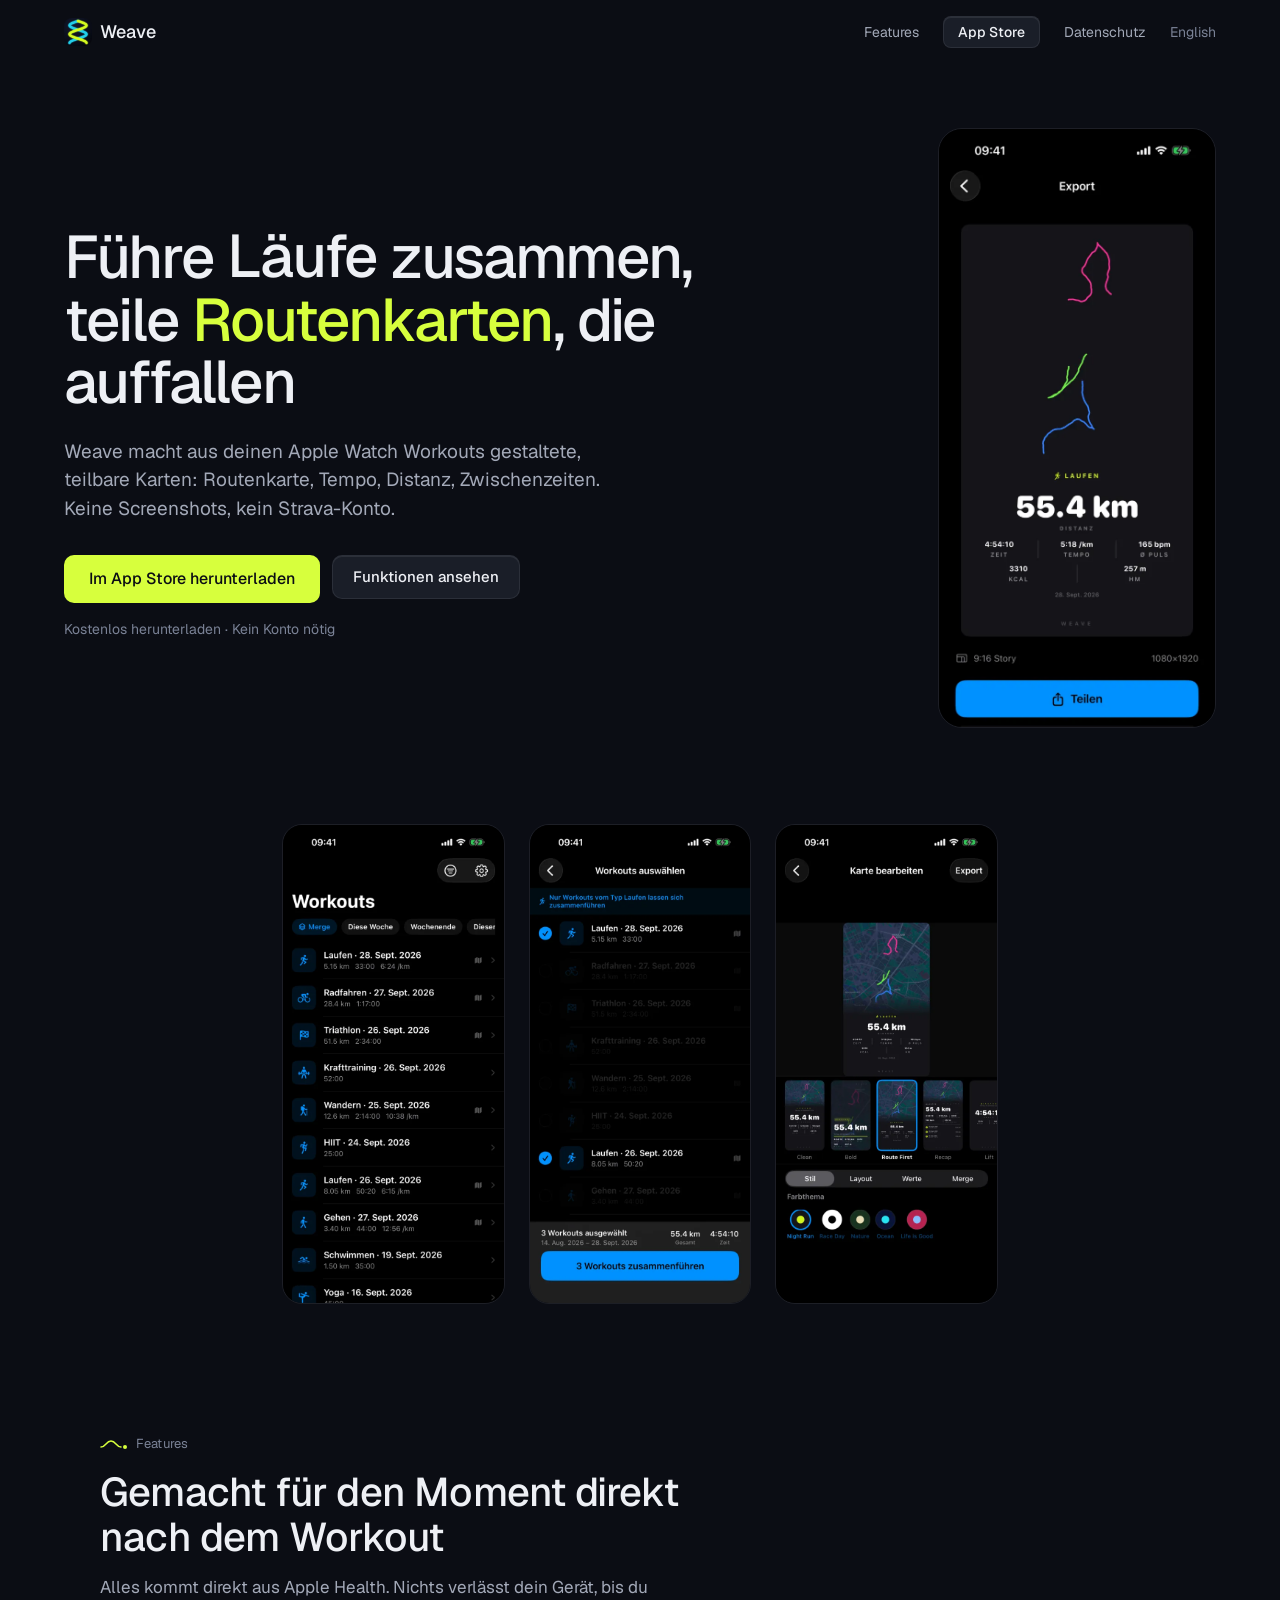
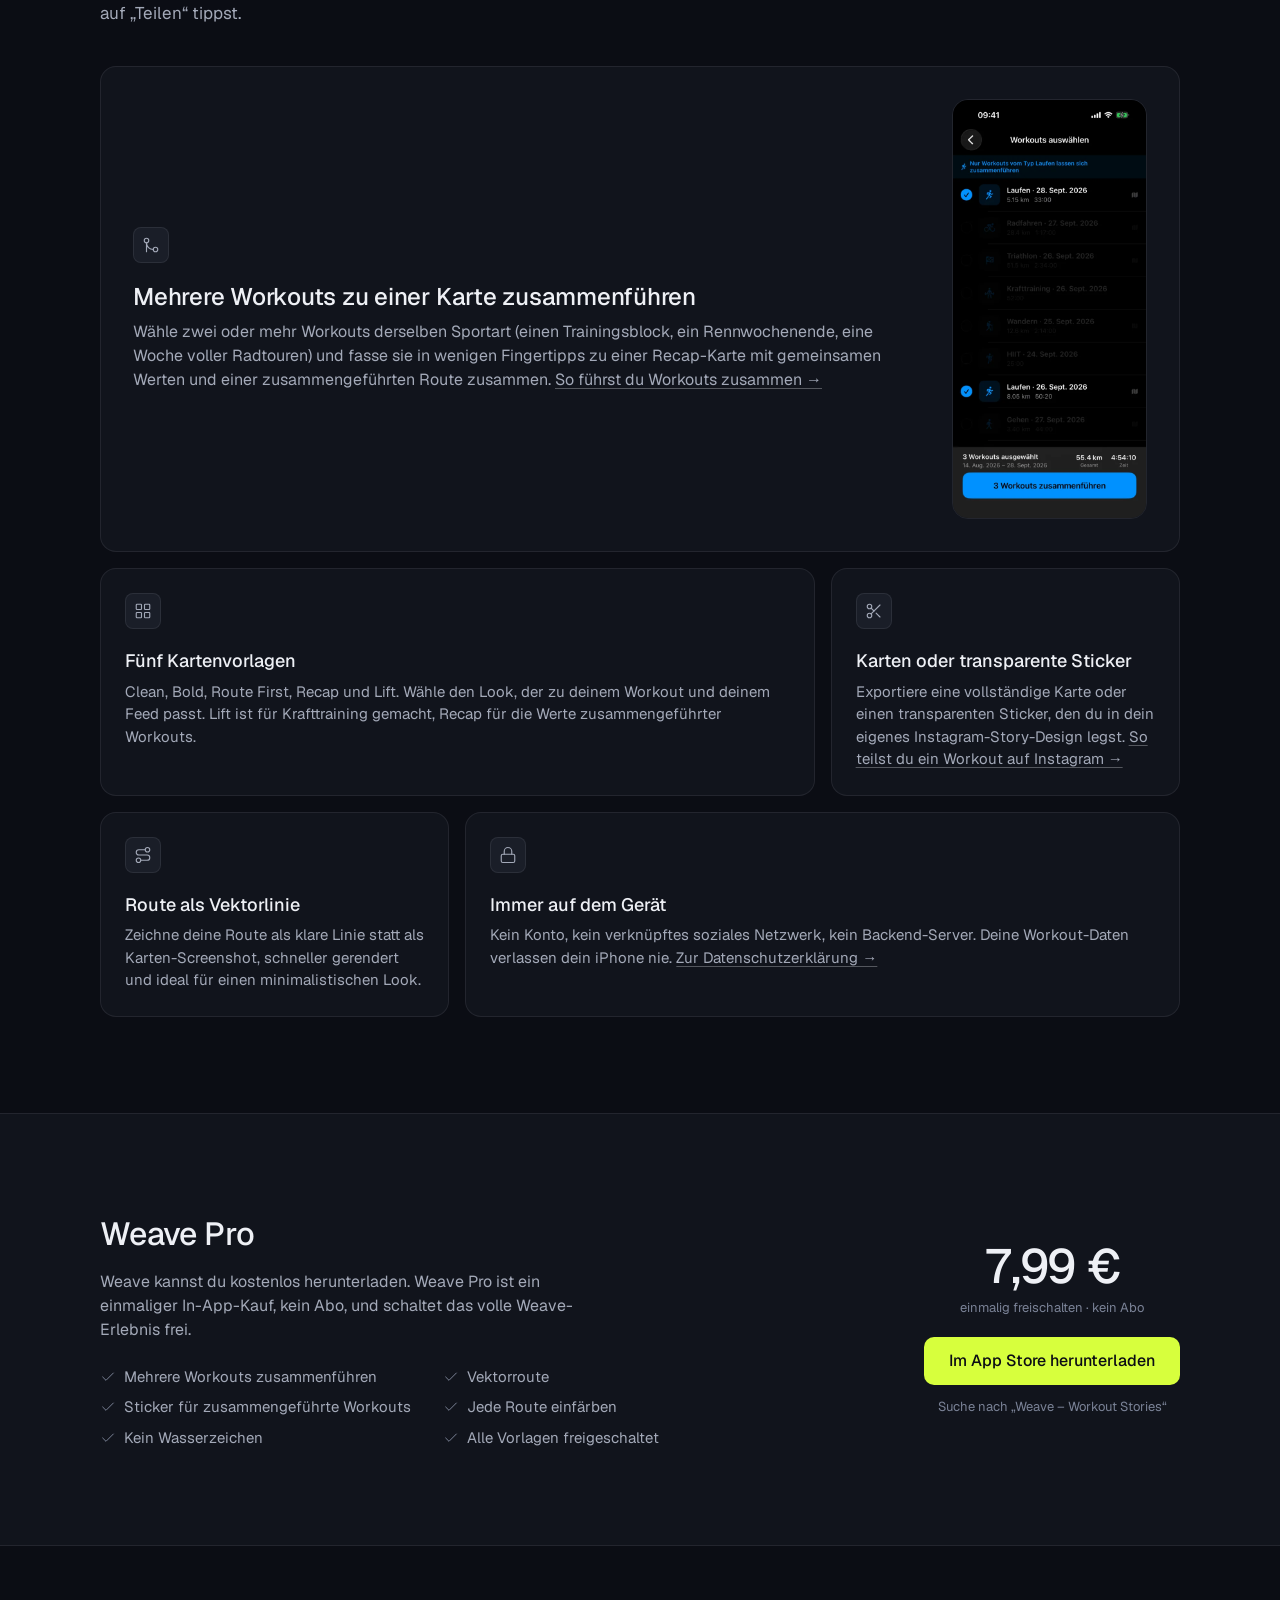
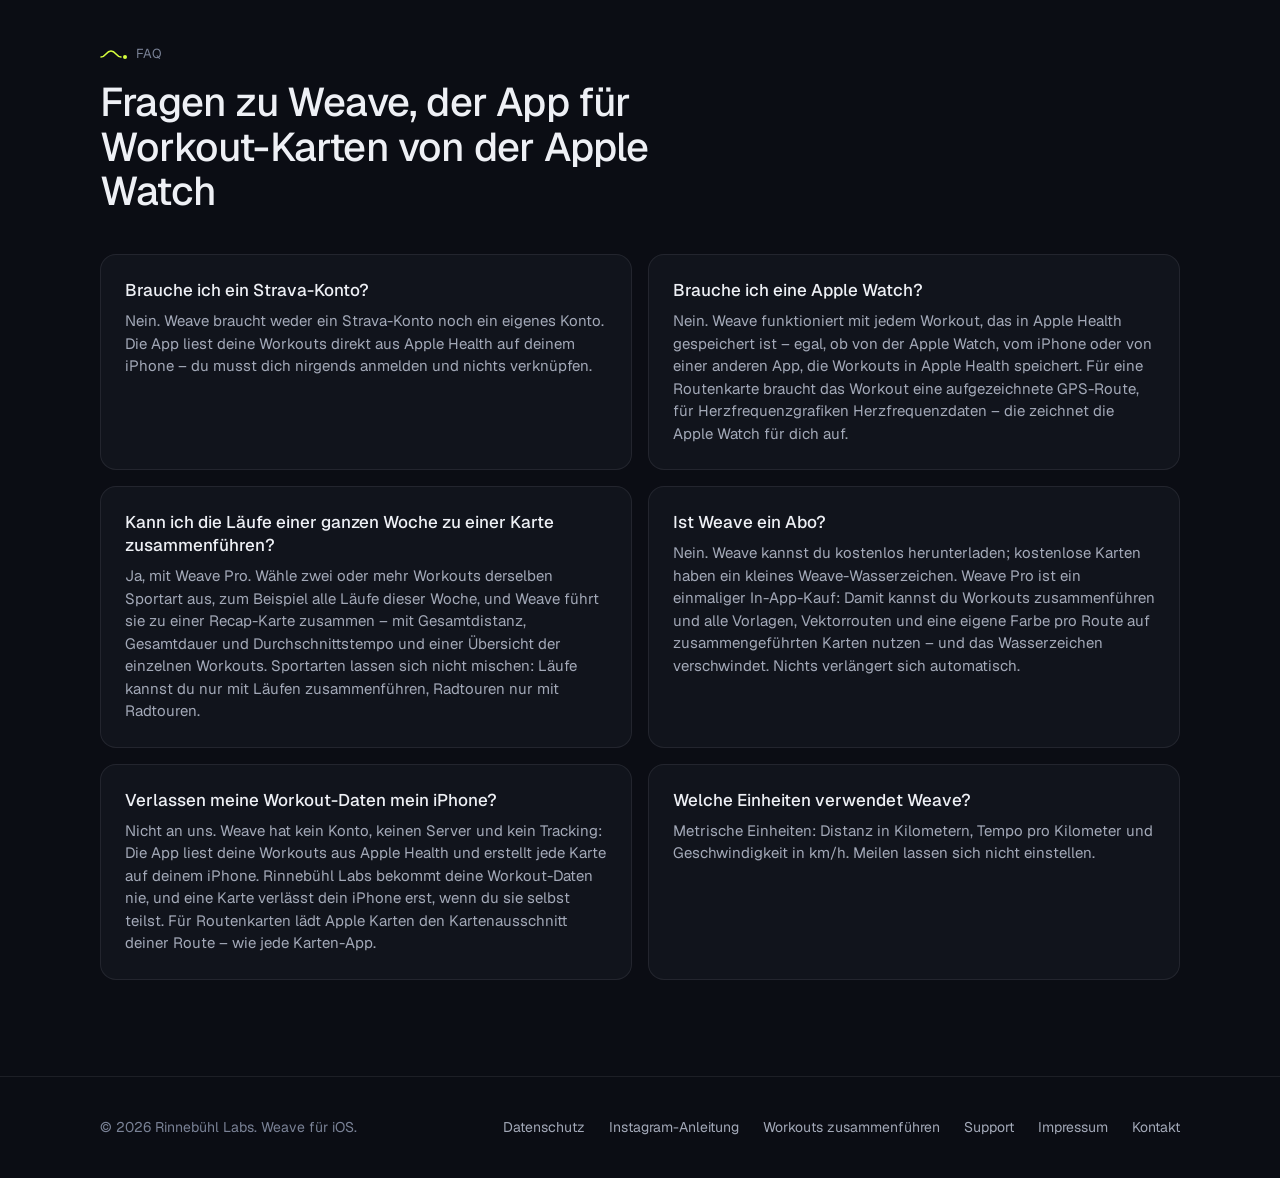
==== de/index.html @ 4850e300 "style: unslop the site (ink neutrals, one lime accent, Geist, split hero, lucide icons, copy cleanup" ====
<!DOCTYPE html>
<html lang="de">
<head>
  <meta charset="UTF-8">
  <meta name="viewport" content="width=device-width, initial-scale=1.0">
  <meta name="apple-itunes-app" content="app-id=6798253561">
  <title>Weave App – Apple Watch Workout-Karten für Instagram-Storys</title>
  <meta name="description" content="Die iPhone-App Weave macht aus Apple Watch Workouts gestaltete Karten und Sticker für Instagram. Führe mehrere Workouts zu einem Recap zusammen. Ohne Strava-Konto.">
  <link rel="canonical" href="https://workoutstories.app/de/">
  <link rel="alternate" hreflang="en" href="https://workoutstories.app/">
  <link rel="alternate" hreflang="de" href="https://workoutstories.app/de/">
  <link rel="alternate" hreflang="x-default" href="https://workoutstories.app/">
  <link rel="icon" href="../assets/favicon-32.png" sizes="32x32">
  <link rel="apple-touch-icon" href="../assets/favicon.png">
  <link rel="stylesheet" href="../styles.css">

  <meta property="og:type" content="website">
  <meta property="og:url" content="https://workoutstories.app/de/">
  <meta property="og:site_name" content="Weave">
  <meta property="og:locale" content="de_DE">
  <meta property="og:locale:alternate" content="en_US">
  <meta property="og:title" content="Weave App – Apple Watch Workout-Karten für Instagram-Storys">
  <meta property="og:description" content="Die iPhone-App Weave macht aus Apple Watch Workouts gestaltete Karten und Sticker für Instagram. Führe mehrere Workouts zu einem Recap zusammen. Ohne Strava-Konto.">
  <meta property="og:image" content="https://workoutstories.app/assets/og-image.png">
  <meta name="twitter:card" content="summary_large_image">
  <meta name="twitter:title" content="Weave App – Apple Watch Workout-Karten für Instagram-Storys">
  <meta name="twitter:description" content="Die iPhone-App Weave macht aus Apple Watch Workouts gestaltete Karten und Sticker für Instagram. Führe mehrere Workouts zu einem Recap zusammen. Ohne Strava-Konto.">
  <meta name="twitter:image" content="https://workoutstories.app/assets/og-image.png">
  <script type="application/ld+json">
  {
    "@context": "https://schema.org",
    "@graph": [
      {
        "@type": "MobileApplication",
        "name": "Weave",
        "url": "https://workoutstories.app/de/",
        "inLanguage": "de",
        "description": "Weave ist eine iPhone-App, die deine Workouts aus Apple Health, aufgezeichnet mit Apple Watch oder iPhone, in gestaltete Karten und transparente Sticker für Instagram verwandelt und mehrere Workouts derselben Sportart zu einer Recap-Karte zusammenführt.",
        "operatingSystem": "iOS",
        "applicationCategory": "HealthApplication",
        "image": "https://workoutstories.app/assets/favicon.png",
        "downloadUrl": "https://apps.apple.com/de/app/weave-workout-stories/id6798253561",
        "offers": [
          {
            "@type": "Offer",
            "name": "Weave",
            "price": "0",
            "priceCurrency": "EUR",
            "description": "Kostenloser Download mit den Vorlagen Clean, Bold und Lift; Exporte enthalten ein kleines Weave-Wasserzeichen."
          },
          {
            "@type": "Offer",
            "name": "Weave Pro",
            "price": "7.99",
            "priceCurrency": "EUR",
            "description": "Einmaliger In-App-Kauf, kein Abo: mehrere Workouts zusammenführen, alle Vorlagen, Vektorroute, eine eigene Farbe pro Route und kein Wasserzeichen."
          }
        ],
        "publisher": {
          "@type": "Organization",
          "name": "Rinnebühl Labs",
          "email": "info@rinnebuehl.de"
        }
      },
      {
        "@type": "FAQPage",
        "inLanguage": "de",
        "mainEntity": [
          {
            "@type": "Question",
            "name": "Brauche ich ein Strava-Konto?",
            "acceptedAnswer": {
              "@type": "Answer",
              "text": "Nein. Weave braucht weder ein Strava-Konto noch ein eigenes Konto. Die App liest deine Workouts direkt aus Apple Health auf deinem iPhone – du musst dich nirgends anmelden und nichts verknüpfen."
            }
          },
          {
            "@type": "Question",
            "name": "Brauche ich eine Apple Watch?",
            "acceptedAnswer": {
              "@type": "Answer",
              "text": "Nein. Weave funktioniert mit jedem Workout, das in Apple Health gespeichert ist – egal, ob von der Apple Watch, vom iPhone oder von einer anderen App, die Workouts in Apple Health speichert. Für eine Routenkarte braucht das Workout eine aufgezeichnete GPS-Route, für Herzfrequenzgrafiken Herzfrequenzdaten – die zeichnet die Apple Watch für dich auf."
            }
          },
          {
            "@type": "Question",
            "name": "Kann ich die Läufe einer ganzen Woche zu einer Karte zusammenführen?",
            "acceptedAnswer": {
              "@type": "Answer",
              "text": "Ja, mit Weave Pro. Wähle zwei oder mehr Workouts derselben Sportart aus, zum Beispiel alle Läufe dieser Woche, und Weave führt sie zu einer Recap-Karte zusammen – mit Gesamtdistanz, Gesamtdauer und Durchschnittstempo und einer Übersicht der einzelnen Workouts. Sportarten lassen sich nicht mischen: Läufe kannst du nur mit Läufen zusammenführen, Radtouren nur mit Radtouren."
            }
          },
          {
            "@type": "Question",
            "name": "Ist Weave ein Abo?",
            "acceptedAnswer": {
              "@type": "Answer",
              "text": "Nein. Weave kannst du kostenlos herunterladen; kostenlose Karten haben ein kleines Weave-Wasserzeichen. Weave Pro ist ein einmaliger In-App-Kauf: Damit kannst du Workouts zusammenführen und alle Vorlagen, Vektorrouten und eine eigene Farbe pro Route auf zusammengeführten Karten nutzen – und das Wasserzeichen verschwindet. Nichts verlängert sich automatisch."
            }
          },
          {
            "@type": "Question",
            "name": "Verlassen meine Workout-Daten mein iPhone?",
            "acceptedAnswer": {
              "@type": "Answer",
              "text": "Nicht an uns. Weave hat kein Konto, keinen Server und kein Tracking: Die App liest deine Workouts aus Apple Health und erstellt jede Karte auf deinem iPhone. Rinnebühl Labs bekommt deine Workout-Daten nie, und eine Karte verlässt dein iPhone erst, wenn du sie selbst teilst. Für Routenkarten lädt Apple Karten den Kartenausschnitt deiner Route – wie jede Karten-App."
            }
          },
          {
            "@type": "Question",
            "name": "Welche Einheiten verwendet Weave?",
            "acceptedAnswer": {
              "@type": "Answer",
              "text": "Metrische Einheiten: Distanz in Kilometern, Tempo pro Kilometer und Geschwindigkeit in km/h. Meilen lassen sich nicht einstellen."
            }
          }
        ]
      }
    ]
  }
  </script>
</head>
<body>

  <nav class="nav">
    <a class="nav-brand" href="#">
      <picture>
        <source srcset="../assets/logo.webp" type="image/webp">
        <img src="../assets/logo.png" width="192" height="192" alt="Weave Logo">
      </picture>
      Weave
    </a>
    <div class="nav-links">
      <a href="#features">Features</a>
      <a href="https://apps.apple.com/de/app/weave-workout-stories/id6798253561">App Store</a>
      <a href="privacy.html">Datenschutz</a>
      <a class="lang-switch" href="../?lang=en" hreflang="en" lang="en" data-set-lang="en">English</a>
    </div>
  </nav>

  <header class="hero">
    <div class="hero-copy">
    <h1>Führe <span class="workout-word" data-fit><span class="word-viewport" aria-hidden="true"><span class="word-track"><span data-word="Läufe"></span><span data-word="Radtouren"></span><span data-word="Wanderungen"></span><span data-word="Spaziergänge"></span><span data-word="Läufe"></span></span></span><span class="sr-only">Läufe</span></span> zusammen, <br>teile <span class="accent-text">Routenkarten</span>, die auffallen</h1>
    <p class="lede">Weave macht aus deinen Apple Watch Workouts gestaltete, teilbare Karten: Routenkarte, Tempo, Distanz, Zwischenzeiten. Keine Screenshots, kein Strava-Konto.</p>
    <div class="cta-row">
      <a class="btn btn-primary btn-store" href="https://apps.apple.com/de/app/weave-workout-stories/id6798253561"> Im App Store herunterladen</a>
      <a class="btn btn-secondary" href="#features">Funktionen ansehen</a>
    </div>
    <p class="cta-note">Kostenlos herunterladen · Kein Konto nötig</p>
  </div>
    <picture class="hero-shot">
      <source srcset="../assets/screenshots/de/screen-4.webp" type="image/webp">
      <img src="../assets/screenshots/de/screen-4.png" width="600" height="1301" fetchpriority="high" alt="Weave Export einer Laufkarte mit der Route als Vektorlinie">
    </picture>
  </header>

  <div class="shots">
    <picture>
      <source srcset="../assets/screenshots/de/screen-2.webp" type="image/webp">
      <img src="../assets/screenshots/de/screen-2.png" width="600" height="1301" fetchpriority="low" alt="Weave Workout-Liste mit Merge-Tab">
    </picture>
    <picture>
      <source srcset="../assets/screenshots/de/screen-1.webp" type="image/webp">
      <img src="../assets/screenshots/de/screen-1.png" width="600" height="1301" fetchpriority="low" alt="Weave Merge-Auswahl mit drei ausgewählten Läufen">
    </picture>
    <picture>
      <source srcset="../assets/screenshots/de/screen-3.webp" type="image/webp">
      <img src="../assets/screenshots/de/screen-3.png" width="600" height="1301" fetchpriority="low" alt="Weave Karteneditor mit den Vorlagen und einer Routenkarte aus drei Läufen">
    </picture>
  </div>

  <section id="features">
    <div class="section-head">
      <span class="eyebrow">Features</span>
      <h2>Gemacht für den Moment direkt nach dem Workout</h2>
      <p>Alles kommt direkt aus Apple Health. Nichts verlässt dein Gerät, bis du auf „Teilen“ tippst.</p>
    </div>
    <div class="grid">
      <div class="card wide">
        <div class="card-copy">
          <div class="icon"><svg viewBox="0 0 24 24" aria-hidden="true"><circle cx="18" cy="18" r="3"/><circle cx="6" cy="6" r="3"/><path d="M6 21V9a9 9 0 0 0 9 9"/></svg></div>
          <h3>Mehrere Workouts zu einer Karte zusammenführen</h3>
          <p>Wähle zwei oder mehr Workouts derselben Sportart (einen Trainingsblock, ein Rennwochenende, eine Woche voller Radtouren) und fasse sie in wenigen Fingertipps zu einer Recap-Karte mit gemeinsamen Werten und einer zusammengeführten Route zusammen. <a href="merge-workouts.html">So führst du Workouts zusammen →</a></p>
        </div>
        <picture>
          <source srcset="../assets/screenshots/de/screen-1.webp" type="image/webp">
          <img src="../assets/screenshots/de/screen-1.png" width="600" height="1301" loading="lazy" decoding="async" alt="Drei Läufe zum Zusammenführen auswählen">
        </picture>
      </div>
      <div class="card s4">
        <div class="icon"><svg viewBox="0 0 24 24" aria-hidden="true"><rect width="7" height="7" x="3" y="3" rx="1"/><rect width="7" height="7" x="14" y="3" rx="1"/><rect width="7" height="7" x="14" y="14" rx="1"/><rect width="7" height="7" x="3" y="14" rx="1"/></svg></div>
        <h3>Fünf Kartenvorlagen</h3>
        <p>Clean, Bold, Route First, Recap und Lift. Wähle den Look, der zu deinem Workout und deinem Feed passt. Lift ist für Krafttraining gemacht, Recap für die Werte zusammengeführter Workouts.</p>
      </div>
      <div class="card s2">
        <div class="icon"><svg viewBox="0 0 24 24" aria-hidden="true"><circle cx="6" cy="6" r="3"/><path d="M8.12 8.12 12 12"/><path d="M20 4 8.12 15.88"/><circle cx="6" cy="18" r="3"/><path d="M14.8 14.8 20 20"/></svg></div>
        <h3>Karten oder transparente Sticker</h3>
        <p>Exportiere eine vollständige Karte oder einen transparenten Sticker, den du in dein eigenes Instagram-Story-Design legst. <a href="share-workout-instagram.html">So teilst du ein Workout auf Instagram →</a></p>
      </div>
      <div class="card s2">
        <div class="icon"><svg viewBox="0 0 24 24" aria-hidden="true"><circle cx="6" cy="19" r="3"/><path d="M9 19h8.5a3.5 3.5 0 0 0 0-7h-11a3.5 3.5 0 0 1 0-7H15"/><circle cx="18" cy="5" r="3"/></svg></div>
        <h3>Route als Vektorlinie</h3>
        <p>Zeichne deine Route als klare Linie statt als Karten-Screenshot, schneller gerendert und ideal für einen minimalistischen Look.</p>
      </div>
      <div class="card s4">
        <div class="icon"><svg viewBox="0 0 24 24" aria-hidden="true"><rect width="18" height="11" x="3" y="11" rx="2" ry="2"/><path d="M7 11V7a5 5 0 0 1 10 0v4"/></svg></div>
        <h3>Immer auf dem Gerät</h3>
        <p>Kein Konto, kein verknüpftes soziales Netzwerk, kein Backend-Server. Deine Workout-Daten verlassen dein iPhone nie. <a href="privacy.html">Zur Datenschutzerklärung →</a></p>
      </div>
    </div>
  </section>

  <section class="pro-band" id="pro">
    <div class="pro-inner">
      <div>
        <h2>Weave Pro</h2>
        <p>Weave kannst du kostenlos herunterladen. Weave Pro ist ein einmaliger In-App-Kauf, kein Abo, und schaltet das volle Weave-Erlebnis frei.</p>
        <ul class="pro-list">
          <li>Mehrere Workouts zusammenführen</li>
          <li>Vektorroute</li>
          <li>Sticker für zusammengeführte Workouts</li>
          <li>Jede Route einfärben</li>
          <li>Kein Wasserzeichen</li>
          <li>Alle Vorlagen freigeschaltet</li>
        </ul>
      </div>
      <div class="download-cta">
        <div class="amount">7,99 €</div>
        <div class="note">einmalig freischalten · kein Abo</div>
        <a class="btn btn-primary btn-store" href="https://apps.apple.com/de/app/weave-workout-stories/id6798253561">Im App Store herunterladen</a>
        <div class="note">Suche nach „Weave – Workout Stories“</div>
      </div>
    </div>
  </section>

  <section class="faq" id="faq">
    <div class="section-head">
      <span class="eyebrow">FAQ</span>
      <h2>Fragen zu Weave, der App für Workout-Karten von der Apple Watch</h2>
    </div>
    <div class="faq-list">
      <div class="faq-item">
        <h3>Brauche ich ein Strava-Konto?</h3>
        <p>Nein. Weave braucht weder ein Strava-Konto noch ein eigenes Konto. Die App liest deine Workouts direkt aus Apple Health auf deinem iPhone – du musst dich nirgends anmelden und nichts verknüpfen.</p>
      </div>
      <div class="faq-item">
        <h3>Brauche ich eine Apple Watch?</h3>
        <p>Nein. Weave funktioniert mit jedem Workout, das in Apple Health gespeichert ist – egal, ob von der Apple Watch, vom iPhone oder von einer anderen App, die Workouts in Apple Health speichert. Für eine Routenkarte braucht das Workout eine aufgezeichnete GPS-Route, für Herzfrequenzgrafiken Herzfrequenzdaten – die zeichnet die Apple Watch für dich auf.</p>
      </div>
      <div class="faq-item">
        <h3>Kann ich die Läufe einer ganzen Woche zu einer Karte zusammenführen?</h3>
        <p>Ja, mit Weave Pro. Wähle zwei oder mehr Workouts derselben Sportart aus, zum Beispiel alle Läufe dieser Woche, und Weave führt sie zu einer Recap-Karte zusammen – mit Gesamtdistanz, Gesamtdauer und Durchschnittstempo und einer Übersicht der einzelnen Workouts. Sportarten lassen sich nicht mischen: Läufe kannst du nur mit Läufen zusammenführen, Radtouren nur mit Radtouren.</p>
      </div>
      <div class="faq-item">
        <h3>Ist Weave ein Abo?</h3>
        <p>Nein. Weave kannst du kostenlos herunterladen; kostenlose Karten haben ein kleines Weave-Wasserzeichen. Weave Pro ist ein einmaliger In-App-Kauf: Damit kannst du Workouts zusammenführen und alle Vorlagen, Vektorrouten und eine eigene Farbe pro Route auf zusammengeführten Karten nutzen – und das Wasserzeichen verschwindet. Nichts verlängert sich automatisch.</p>
      </div>
      <div class="faq-item">
        <h3>Verlassen meine Workout-Daten mein iPhone?</h3>
        <p>Nicht an uns. Weave hat kein Konto, keinen Server und kein Tracking: Die App liest deine Workouts aus Apple Health und erstellt jede Karte auf deinem iPhone. Rinnebühl Labs bekommt deine Workout-Daten nie, und eine Karte verlässt dein iPhone erst, wenn du sie selbst teilst. Für Routenkarten lädt Apple Karten den Kartenausschnitt deiner Route – wie jede Karten-App.</p>
      </div>
      <div class="faq-item">
        <h3>Welche Einheiten verwendet Weave?</h3>
        <p>Metrische Einheiten: Distanz in Kilometern, Tempo pro Kilometer und Geschwindigkeit in km/h. Meilen lassen sich nicht einstellen.</p>
      </div>
    </div>
  </section>

  <footer>
    <div class="footer-inner">
      <span>© 2026 Rinnebühl Labs. Weave für iOS.</span>
      <div class="footer-links">
        <a href="privacy.html">Datenschutz</a>
        <a href="share-workout-instagram.html">Instagram-Anleitung</a>
        <a href="merge-workouts.html">Workouts zusammenführen</a>
        <a href="support.html">Support</a>
        <a href="impressum.html">Impressum</a>
        <a href="mailto:info@rinnebuehl.de">Kontakt</a>
      </div>
    </div>
  </footer>

  <script src="../script.js" defer></script>
</body>
</html>
---- styles.css ----
/* Geist, self-hosted (SIL OFL 1.1, see assets/fonts/OFL.txt). No third-party font requests. */
@font-face {
  font-family: "Geist";
  src: url("assets/fonts/geist-latin-wght-normal.woff2") format("woff2");
  font-weight: 100 900;
  font-style: normal;
  font-display: swap;
}

:root {
  /* Ink ramp: night-run neutrals, tinted very slightly cool */
  --bg: #0b0d14;
  --bg-deep: #07080d;
  --bg-card: #11141c;
  --bg-raised: #1a1e28;
  --border: rgba(238, 240, 245, 0.08);
  --text: #eef0f5;
  --text-dim: #a3a9b8;
  --text-muted: #7a8296;
  /* One accent, from the app's own Night Run colour. Dark text sits on it (about 16:1). */
  --accent: #d7ff3d;
  --max-width: 1080px;
  --ease: cubic-bezier(0.22, 1, 0.36, 1);
  --route: url("data:image/svg+xml,%3Csvg xmlns='http://www.w3.org/2000/svg' width='28' height='10' viewBox='0 0 28 10' fill='none'%3E%3Cpath d='M1 8 C6 8 6 2 11 2 S16 8 21 8' stroke='%23d7ff3d' stroke-width='1.5' stroke-linecap='round'/%3E%3Ccircle cx='25' cy='8' r='2' fill='%23d7ff3d'/%3E%3C/svg%3E");
}

* { box-sizing: border-box; }

html { scroll-behavior: smooth; }

body {
  margin: 0;
  background: var(--bg);
  color: var(--text);
  font-family: "Geist", -apple-system, BlinkMacSystemFont, "SF Pro Text", "Segoe UI", Roboto, sans-serif;
  font-size: 16px;
  font-weight: 400;
  line-height: 1.5;
  -webkit-font-smoothing: antialiased;
}

a { color: inherit; }

:focus-visible {
  outline: 2px solid var(--accent);
  outline-offset: 3px;
  border-radius: 6px;
}

img { max-width: 100%; height: auto; display: block; }

h1, h2, h3 { font-weight: 500; }

.wrap {
  max-width: var(--max-width);
  margin: 0 auto;
  padding: 0 24px;
}

/* Nav: logo, links, one button */
.nav {
  display: flex;
  align-items: center;
  justify-content: space-between;
  gap: 12px;
  padding: 16px 24px;
  max-width: 1200px;
  margin: 0 auto;
}

.nav-brand {
  display: flex;
  align-items: center;
  gap: 8px;
  flex-shrink: 0;
  font-weight: 500;
  font-size: 18px;
  line-height: 1;
  text-decoration: none;
}

.nav-brand img { width: 28px; height: 28px; border-radius: 8px; }

.nav-links {
  display: flex;
  align-items: center;
  gap: 24px;
  font-size: 14px;
  color: var(--text-dim);
  white-space: nowrap;
}

.nav-links a { text-decoration: none; transition: color 150ms var(--ease); }
.nav-links a:hover { color: var(--text); }

/* The App Store link is the page's one nav button */
.nav-links a[href*="apps.apple.com"] {
  display: inline-flex;
  align-items: center;
  height: 32px;
  padding: 0 14px;
  border-radius: 8px;
  background: var(--bg-raised);
  border: 1px solid var(--border);
  box-shadow: inset 0 1px 0 rgba(255, 255, 255, 0.08);
  color: var(--text);
  font-weight: 500;
}
.nav-links a[href*="apps.apple.com"]:hover { background: #222736; }

/* Language switch: a quiet text link */
.lang-switch { color: var(--text-muted); }

/* Hero: text on the left, the real exported card on the right */
.hero {
  display: grid;
  grid-template-columns: minmax(0, 1fr) auto;
  align-items: center;
  gap: 64px;
  max-width: 1200px;
  margin: 0 auto;
  padding: 64px 24px 96px;
}

.hero-copy { max-width: 640px; }

.hero h1 {
  font-size: clamp(2.5rem, 5vw, 3.75rem);
  line-height: 1.04;
  margin: 0 0 24px;
  letter-spacing: -0.03em;
}

.workout-word {
  display: inline-block;
  position: relative;
  width: 5ch;
  height: 1.04em;
  line-height: 1.04;
  text-align: left;
  vertical-align: baseline;
}

.word-viewport {
  position: absolute;
  top: -0.12em;
  left: 0;
  width: 100%;
  height: 1.47em;
  line-height: 1.04;
  overflow: hidden;
}

.word-track {
  display: flex;
  flex-direction: column;
  transform: translateY(0.26em);
  transition: transform 500ms var(--ease);
}

.word-track span {
  display: block;
  height: 1.35em;
  line-height: 1.04;
}

/* The rotating words are drawn from data-word, so the heading's text (what crawlers index and screen
   readers read, via the .sr-only word) stays one sentence with the first word only. */
.word-track span::before { content: attr(data-word); }

.sr-only {
  position: absolute;
  width: 1px;
  height: 1px;
  padding: 0;
  margin: -1px;
  overflow: hidden;
  clip: rect(0, 0, 0, 0);
  white-space: nowrap;
  border: 0;
}

/* The accent carries one phrase of the headline, no gradient */
.hero .accent-text { color: var(--accent); }

.hero p.lede {
  font-size: 1.1875rem;
  line-height: 1.5;
  color: var(--text-dim);
  max-width: 36rem;
  margin: 0 0 32px;
}

.cta-row {
  display: flex;
  justify-content: flex-start;
  gap: 12px;
  flex-wrap: wrap;
}

.btn {
  display: inline-flex;
  align-items: center;
  justify-content: center;
  gap: 8px;
  height: 44px;
  padding: 0 20px;
  border-radius: 10px;
  font-size: 15px;
  font-weight: 500;
  text-decoration: none;
  border: 1px solid var(--border);
  transition: background-color 150ms var(--ease), border-color 150ms var(--ease), transform 150ms var(--ease);
}

.btn:active { transform: scale(0.98); }

.btn-primary {
  background: var(--accent);
  color: #0b0d14;
  border-color: transparent;
}
.btn-primary:hover { background: #e3ff6e; }

.btn-secondary {
  color: var(--text);
  background: var(--bg-raised);
  box-shadow: inset 0 1px 0 rgba(255, 255, 255, 0.08);
}
.btn-secondary:hover { background: #222736; }

/* App Store button: the hero's main call to action */
.btn-store {
  height: 48px;
  padding: 0 24px;
  font-size: 16px;
}

.cta-note {
  color: var(--text-muted);
  font-size: 0.875rem;
  margin: 16px 0 0;
}

.hero-shot img {
  height: 600px;
  width: auto;
  border-radius: 24px;
  border: 1px solid var(--border);
}

/* One entrance on load: a short fade and rise */
@keyframes rise {
  from { opacity: 0; transform: translateY(12px); }
  to { opacity: 1; transform: none; }
}
.hero-copy { animation: rise 450ms var(--ease) both; }
.hero-shot { animation: rise 450ms var(--ease) 80ms both; }

/* How it works: the app's own screens */
.shots {
  display: flex;
  justify-content: safe center;
  gap: 24px;
  overflow-x: auto;
  padding: 0 24px 32px;
  scroll-snap-type: x mandatory;
  -ms-overflow-style: none;
  scrollbar-width: none;
}

.shots::-webkit-scrollbar { display: none; }

.shots > picture {
  flex: none;
  scroll-snap-align: center;
}

.shots img {
  height: 480px;
  width: auto;
  border-radius: 20px;
  border: 1px solid var(--border);
}

/* Sections */
section { padding: 96px 24px; }

.section-head {
  max-width: var(--max-width);
  margin: 0 auto 40px;
}

/* Signature: a short route line with an endpoint, in front of each section label */
.eyebrow,
.doc.guide .eyebrow {
  display: inline-flex;
  align-items: center;
  gap: 8px;
  font-size: 13px;
  font-weight: 400;
  letter-spacing: 0.01em;
  color: var(--text-muted);
  margin-bottom: 16px;
}
.eyebrow::before {
  content: "";
  width: 28px;
  height: 10px;
  background: var(--route) no-repeat center / contain;
}

.section-head h2 {
  font-size: clamp(1.75rem, 3.6vw, 2.5rem);
  line-height: 1.12;
  margin: 0 0 16px;
  max-width: 22ch;
  letter-spacing: -0.02em;
}

.section-head p {
  color: var(--text-dim);
  font-size: 1.0625rem;
  max-width: 36rem;
  margin: 0;
}

/* Feature grid: rhythm of wide, 4/2 and 3/3 rows */
.grid {
  display: grid;
  grid-template-columns: repeat(6, 1fr);
  gap: 16px;
  max-width: var(--max-width);
  margin: 0 auto;
}

.card {
  grid-column: span 3;
  background: var(--bg-card);
  border: 1px solid var(--border);
  border-radius: 16px;
  padding: 24px;
}

.card.s4 { grid-column: span 4; }
.card.s2 { grid-column: span 2; }

.card .icon {
  width: 36px;
  height: 36px;
  border-radius: 8px;
  display: flex;
  align-items: center;
  justify-content: center;
  background: var(--bg-raised);
  border: 1px solid var(--border);
  color: var(--text-dim);
  margin-bottom: 20px;
}

.card .icon svg {
  width: 18px;
  height: 18px;
  fill: none;
  stroke: currentColor;
  stroke-width: 1.5;
  stroke-linecap: round;
  stroke-linejoin: round;
}

.card h3 {
  font-size: 1.125rem;
  line-height: 1.3;
  margin: 0 0 8px;
}

.card p {
  color: var(--text-dim);
  font-size: 0.9375rem;
  margin: 0;
}

.card a { text-underline-offset: 3px; text-decoration-color: rgba(238, 240, 245, 0.3); }
.card a:hover { text-decoration-color: var(--accent); }

.card.wide {
  grid-column: 1 / -1;
  display: flex;
  align-items: center;
  gap: 48px;
  flex-wrap: wrap;
  padding: 32px;
}

.card.wide h3 { font-size: 1.5rem; line-height: 1.2; letter-spacing: -0.01em; }
.card.wide p { font-size: 1rem; }
.card.wide .card-copy { flex: 1 1 280px; }
.card.wide > picture { flex: 0 0 auto; }
.card.wide img {
  height: 420px;
  width: auto;
  border-radius: 16px;
  border: 1px solid var(--border);
}

/* Pro band */
.pro-band {
  background: var(--bg-card);
  border-top: 1px solid var(--border);
  border-bottom: 1px solid var(--border);
}

.pro-inner {
  max-width: var(--max-width);
  margin: 0 auto;
  display: flex;
  align-items: center;
  justify-content: space-between;
  gap: 48px;
  flex-wrap: wrap;
}

.pro-inner h2 { margin: 0 0 12px; font-size: 2rem; letter-spacing: -0.02em; }
.pro-inner p { color: var(--text-dim); margin: 0; max-width: 480px; }
.pro-list {
  list-style: none;
  padding: 0;
  margin: 24px 0 0;
  display: grid;
  grid-template-columns: repeat(2, auto);
  gap: 8px 32px;
  color: var(--text-dim);
  font-size: 0.9375rem;
}
.pro-list li {
  display: flex;
  align-items: center;
  gap: 8px;
}
.pro-list li::before {
  content: "";
  flex: none;
  width: 16px;
  height: 16px;
  background: url("data:image/svg+xml,%3Csvg xmlns='http://www.w3.org/2000/svg' width='16' height='16' viewBox='0 0 24 24' fill='none' stroke='%237a8296' stroke-width='1.5' stroke-linecap='round' stroke-linejoin='round'%3E%3Cpath d='M20 6 9 17l-5-5'/%3E%3C/svg%3E") no-repeat center / contain;
}

.download-cta {
  text-align: center;
  flex: 0 0 auto;
}
.download-cta .amount {
  font-size: clamp(2.25rem, 9vw, 3rem);
  font-weight: 500;
  font-variant-numeric: tabular-nums;
  letter-spacing: -0.03em;
  line-height: 1;
  margin-bottom: 8px;
}
.download-cta .note {
  font-size: 0.8125rem;
  color: var(--text-muted);
  margin: 0 0 20px;
}
.download-cta .note:last-child { margin: 12px 0 0; }

/* Footer */
footer {
  border-top: 1px solid var(--border);
  padding: 40px 24px;
}

.footer-inner {
  max-width: var(--max-width);
  margin: 0 auto;
  display: flex;
  justify-content: space-between;
  align-items: center;
  flex-wrap: wrap;
  gap: 16px;
  color: var(--text-muted);
  font-size: 0.875rem;
}

.footer-links {
  display: flex;
  flex-wrap: wrap;
  gap: 10px 24px;
}
.footer-links a { text-decoration: none; color: var(--text-dim); transition: color 150ms var(--ease); }
.footer-links a:hover { color: var(--text); }

/* Privacy page and guides */
.doc {
  max-width: 720px;
  margin: 0 auto;
  padding: 64px 24px 96px;
}

.doc h1 {
  font-size: clamp(2rem, 4.4vw, 2.75rem);
  line-height: 1.12;
  letter-spacing: -0.02em;
  margin-bottom: 8px;
  hyphens: auto;
  overflow-wrap: break-word;
}

.doc .updated {
  color: var(--text-muted);
  font-size: 0.875rem;
  margin-bottom: 40px;
}

.doc h2 {
  font-size: 1.25rem;
  margin: 48px 0 12px;
  color: var(--text);
}

.doc p, .doc li {
  color: var(--text-dim);
  font-size: 1rem;
}

.doc ul, .doc ol { padding-left: 24px; }
.doc li { margin-bottom: 8px; }
.doc strong { color: var(--text); font-weight: 500; }
.doc a { color: var(--text); text-underline-offset: 3px; text-decoration-color: rgba(238, 240, 245, 0.3); }
.doc a:hover { text-decoration-color: var(--accent); }

.doc .callout {
  background: var(--bg-card);
  border: 1px solid var(--border);
  border-left: 2px solid var(--accent);
  border-radius: 12px;
  padding: 16px 20px;
  margin: 24px 0;
}
.doc .callout p { color: var(--text); margin: 0; }

.doc.guide section { padding: 0; }
.doc.guide h1 { margin-top: 8px; hyphens: manual; }

.guide-shot { display: block; margin: 32px 0; }

.guide-shot img {
  height: 480px;
  width: auto;
  margin: 0 auto;
  border-radius: 20px;
  border: 1px solid var(--border);
}

.doc .guide-next {
  margin-top: 48px;
  padding-top: 24px;
  border-top: 1px solid var(--border);
}

/* Word cycle that resizes to the current word (German words vary widely in length) */
.workout-word[data-fit] {
  width: 6ch; /* fallback until script.js measures the current word */
  transition: width 500ms var(--ease);
}

.workout-word[data-fit] .word-track span { white-space: nowrap; width: max-content; }

/* FAQ */
.faq-list {
  max-width: var(--max-width);
  margin: 0 auto;
  display: grid;
  grid-template-columns: repeat(2, minmax(0, 1fr));
  gap: 16px;
}

.faq-item {
  background: var(--bg-card);
  border: 1px solid var(--border);
  border-radius: 16px;
  padding: 24px;
}

.faq-item h3 {
  font-size: 1.0625rem;
  line-height: 1.35;
  margin: 0 0 8px;
}

.faq-item p {
  color: var(--text-dim);
  font-size: 0.9375rem;
  margin: 0;
}

@media (prefers-reduced-motion: reduce) {
  .word-track,
  .workout-word[data-fit] { transition: none; }
  .hero-copy, .hero-shot { animation: none; }
  html { scroll-behavior: auto; }
}

/* Tablets and below: stack the hero in reading order, text first */
@media (max-width: 900px) {
  .hero {
    grid-template-columns: 1fr;
    gap: 48px;
    padding: 48px 24px 64px;
  }
  .hero-shot img { height: 520px; margin: 0 auto; }
  .card, .card.s4, .card.s2 { grid-column: 1 / -1; }
  .faq-list { grid-template-columns: 1fr; }
  section { padding: 72px 24px; }
}

/* Phones: keep the App Store button on the first screen (radio listeners land here on a phone) */
@media (max-width: 640px) {
  .hero { padding: 32px 20px 56px; gap: 40px; }
  .hero h1 { font-size: clamp(2.25rem, 10vw, 2.75rem); margin-bottom: 16px; }
  .hero p.lede { font-size: 1.0625rem; margin-bottom: 24px; }
  .cta-row .btn-store { width: 100%; justify-content: center; }
  .hero-shot img { height: 440px; }
  .shots img { height: 380px; }
  .guide-shot img { height: 380px; }
  .card.wide { padding: 24px; gap: 32px; }
  .card.wide img { height: 380px; }
  .download-cta { width: 100%; }
  .download-cta .btn-store { width: 100%; }
}

@media (max-width: 480px) {
  .nav { padding: 16px; }
  .nav-links { gap: 14px; font-size: 14px; }
  .nav-links a[href$="#features"] { display: none; }
  .pro-list { grid-template-columns: 1fr; }
  .faq-item { padding: 20px; }
  .hero { padding-top: 24px; }
}

/* Narrow phones (320 px): the German nav ("Datenschutz", "English") would otherwise run into the brand */
@media (max-width: 360px) {
  .nav { padding: 16px 12px; }
  .nav-links { gap: 10px; }
  .nav-links a[href*="apps.apple.com"] { padding: 0 10px; }
}

/* Long German words would otherwise re-wrap the headline every cycle on narrow phones */
@media (max-width: 400px) {
  html[lang="de"] .workout-word[data-fit] { display: block; margin: 0; }
}
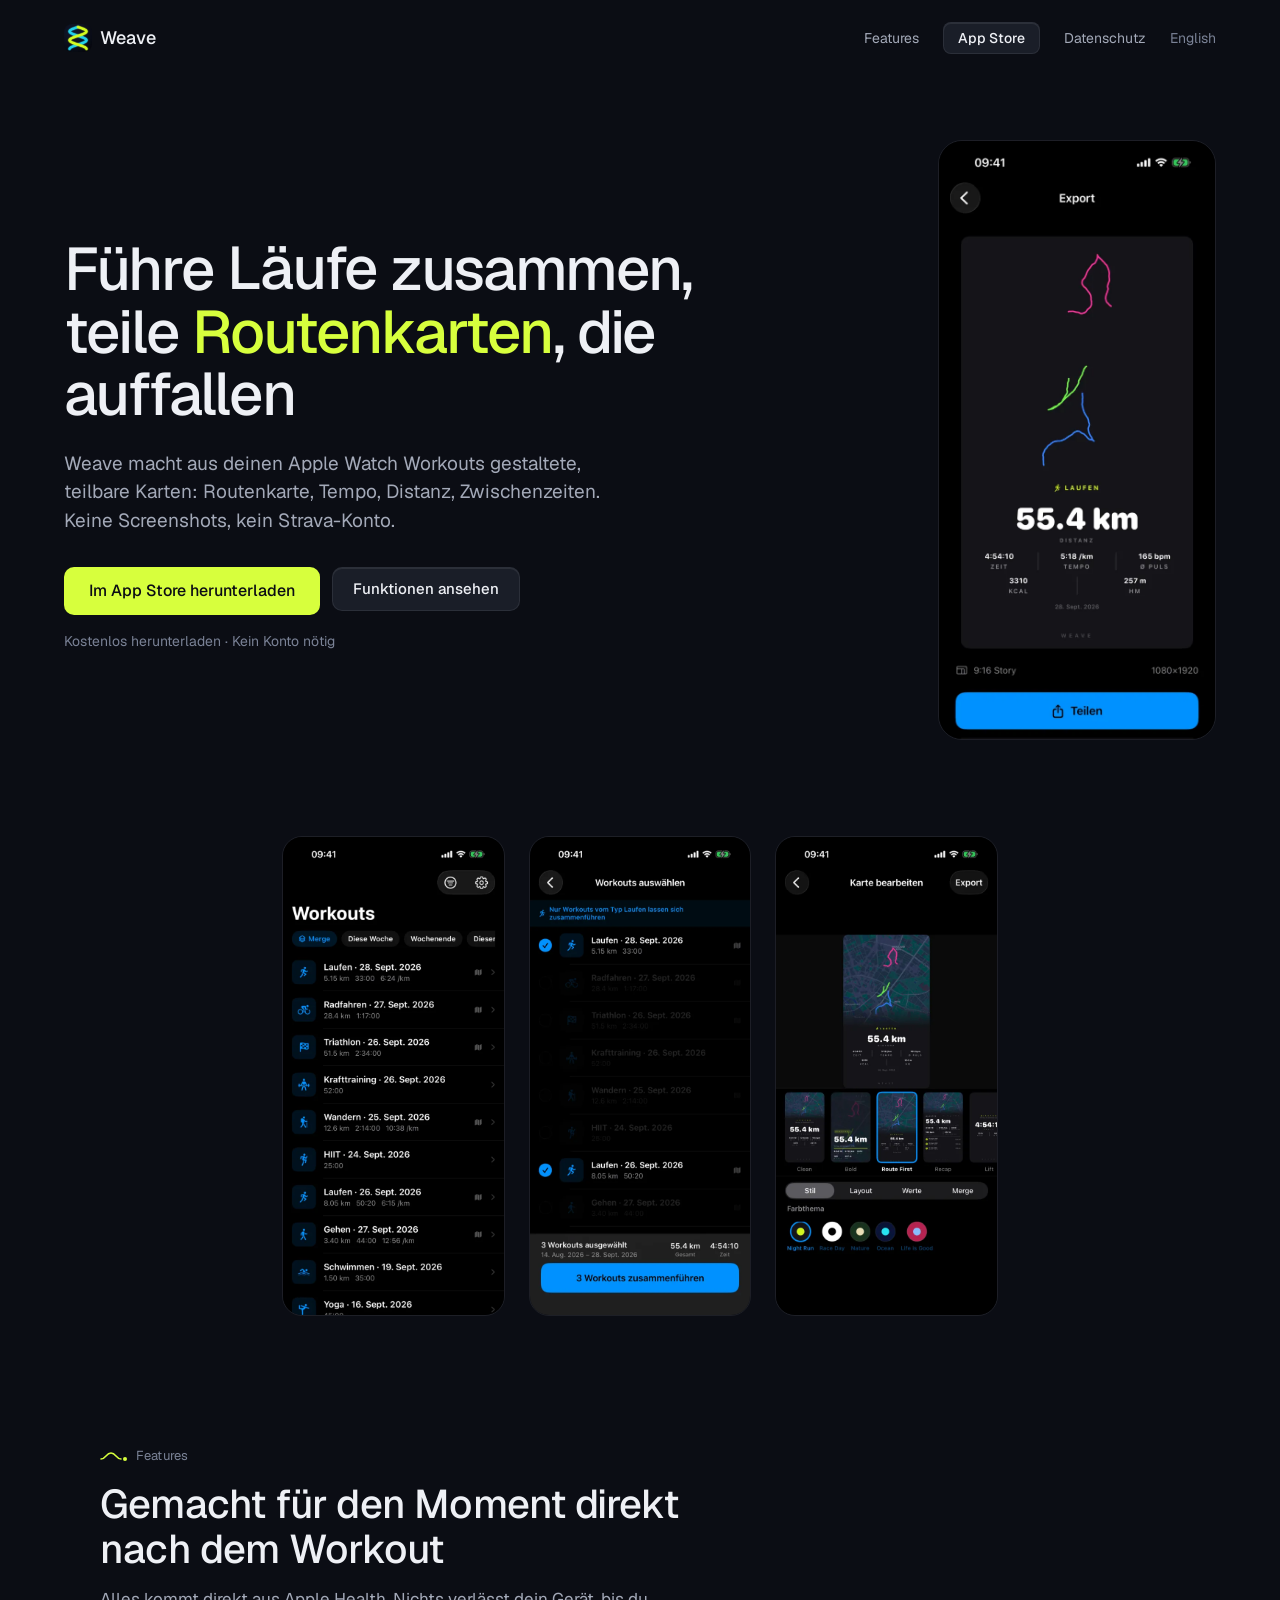
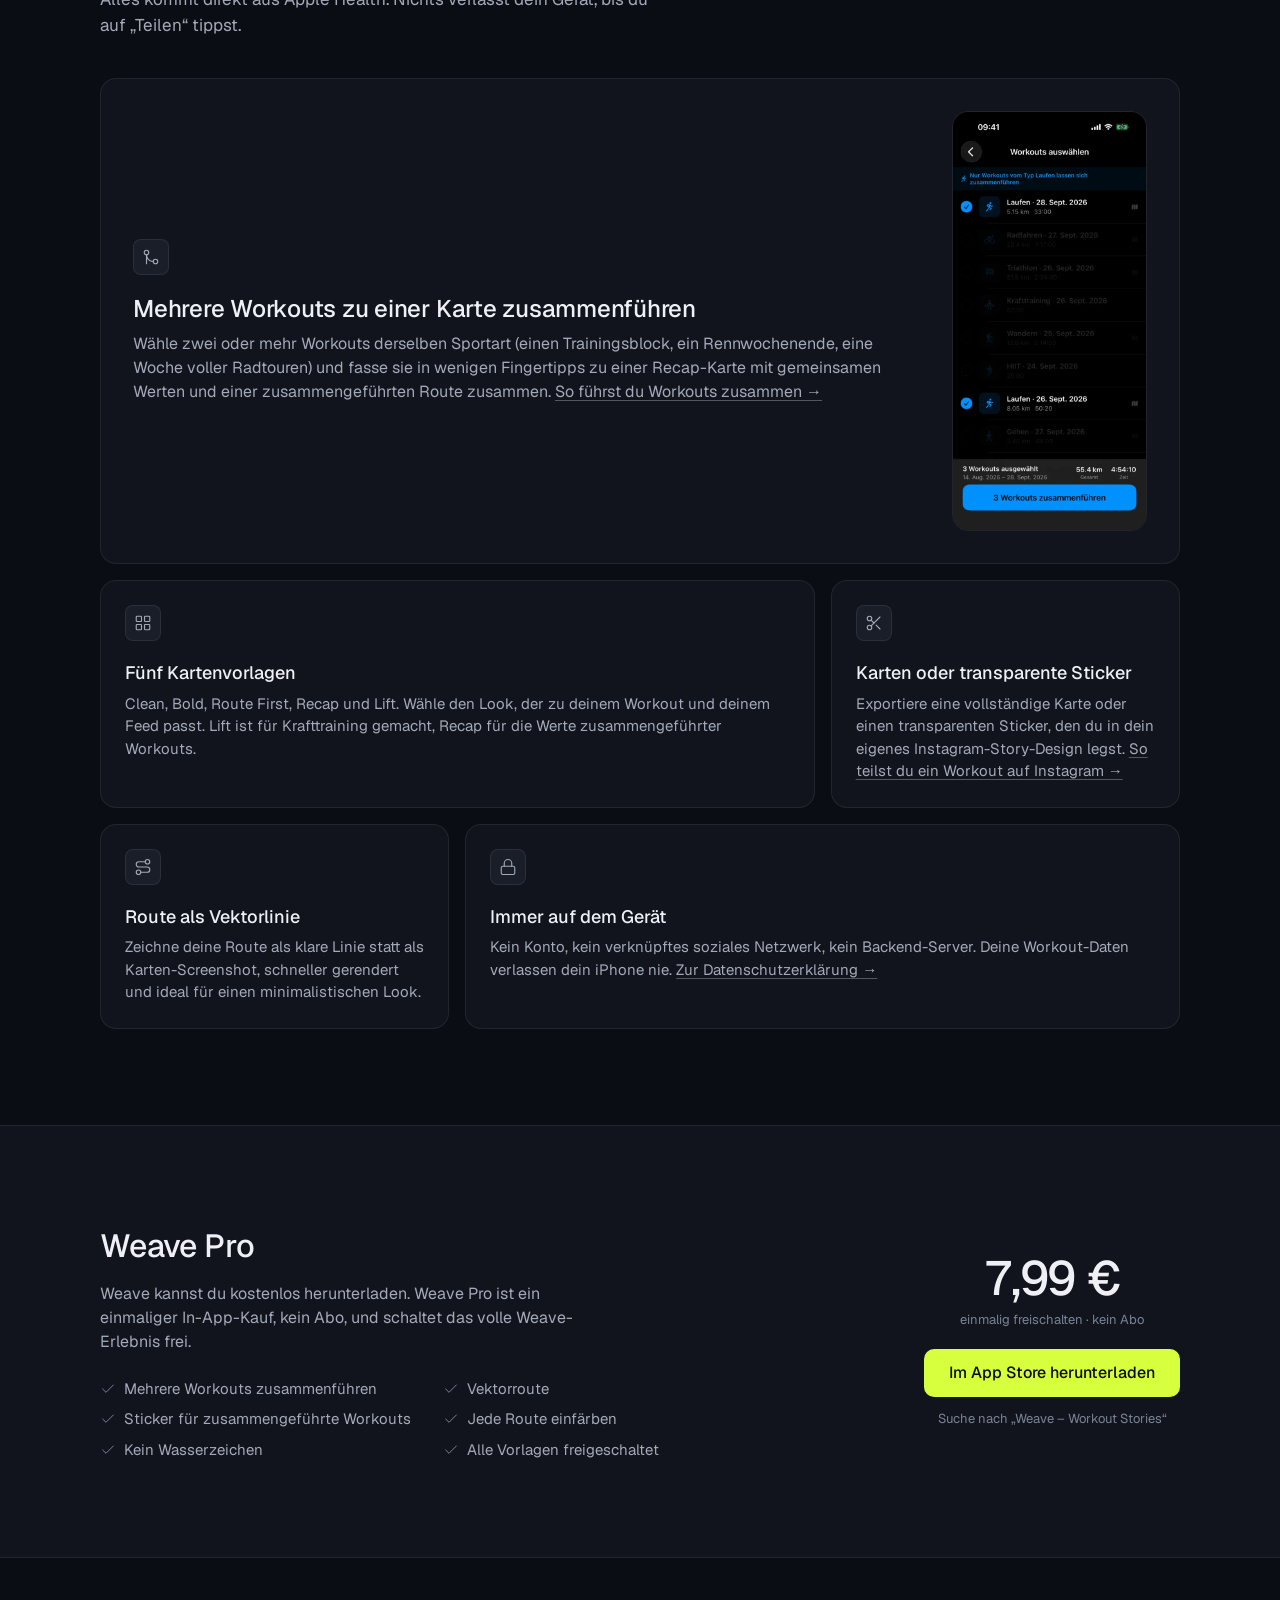
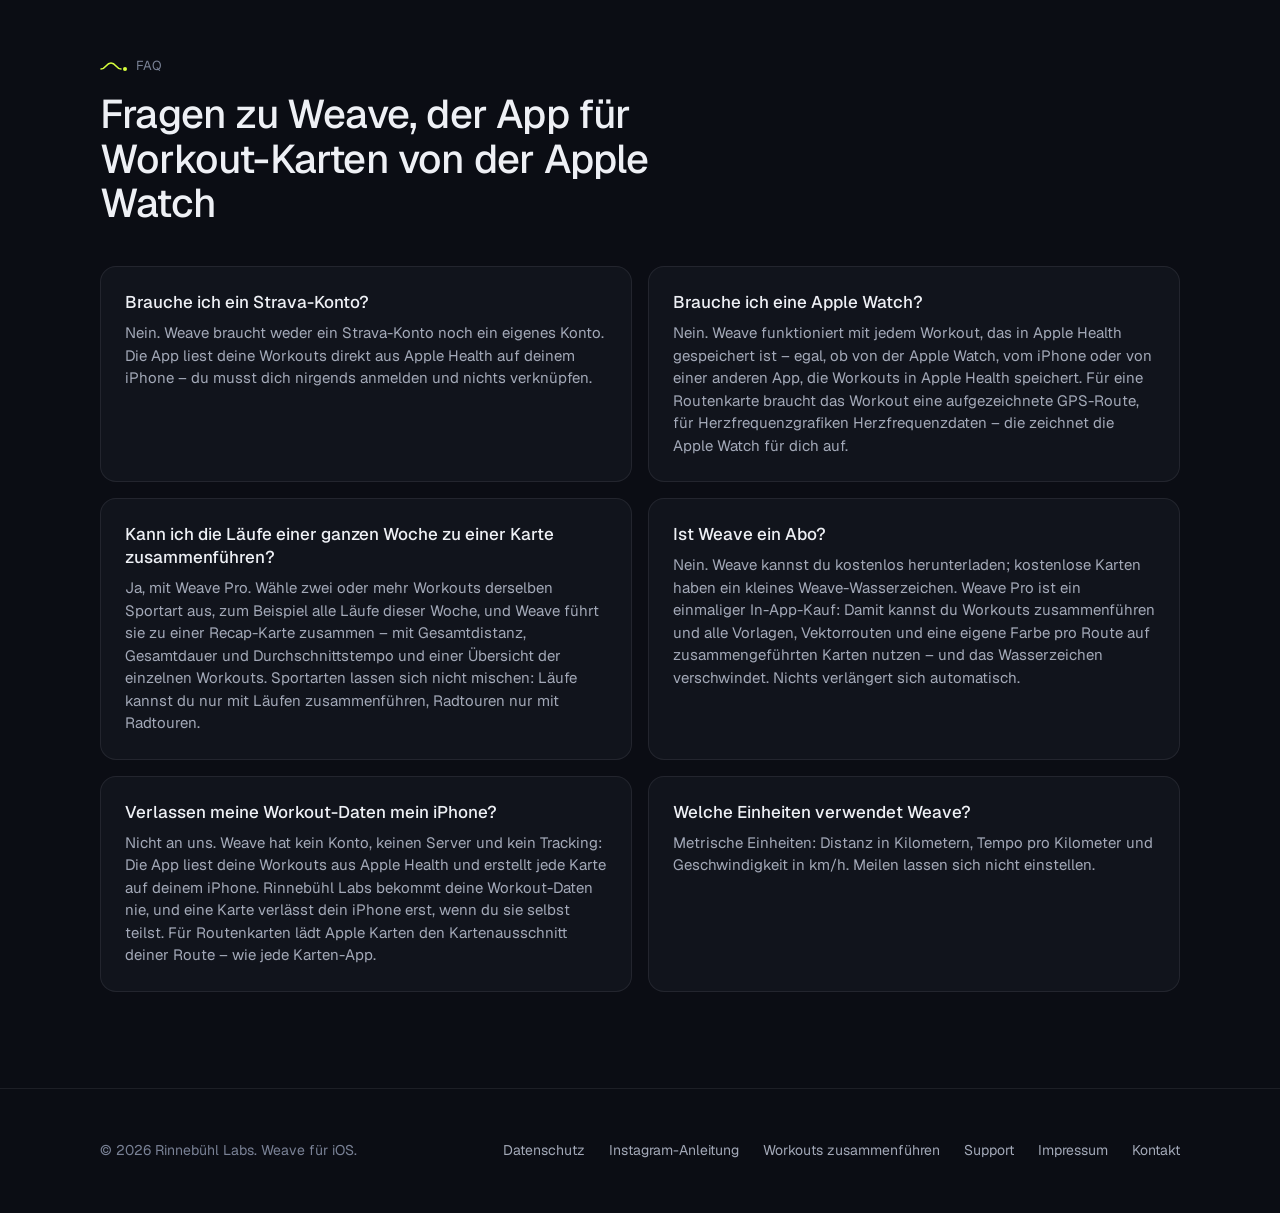
==== commit 33050a07: "style: mobile pass (44px tap targets, quiet secondary CTA, tighter sections, theme-color, font prelo" ====
--- a/de/index.html
+++ b/de/index.html
@@ -12,7 +12,9 @@
   <link rel="alternate" hreflang="x-default" href="https://workoutstories.app/">
   <link rel="icon" href="../assets/favicon-32.png" sizes="32x32">
   <link rel="apple-touch-icon" href="../assets/favicon.png">
+  <link rel="preload" href="../assets/fonts/geist-latin-wght-normal.woff2" as="font" type="font/woff2" crossorigin>
   <link rel="stylesheet" href="../styles.css">
+  <meta name="theme-color" content="#0b0d14">
 
   <meta property="og:type" content="website">
   <meta property="og:url" content="https://workoutstories.app/de/">
@@ -157,15 +159,15 @@
   <div class="shots">
     <picture>
       <source srcset="../assets/screenshots/de/screen-2.webp" type="image/webp">
-      <img src="../assets/screenshots/de/screen-2.png" width="600" height="1301" fetchpriority="low" alt="Weave Workout-Liste mit Merge-Tab">
+      <img src="../assets/screenshots/de/screen-2.png" width="600" height="1301" loading="lazy" decoding="async" alt="Weave Workout-Liste mit Merge-Tab">
     </picture>
     <picture>
       <source srcset="../assets/screenshots/de/screen-1.webp" type="image/webp">
-      <img src="../assets/screenshots/de/screen-1.png" width="600" height="1301" fetchpriority="low" alt="Weave Merge-Auswahl mit drei ausgewählten Läufen">
+      <img src="../assets/screenshots/de/screen-1.png" width="600" height="1301" loading="lazy" decoding="async" alt="Weave Merge-Auswahl mit drei ausgewählten Läufen">
     </picture>
     <picture>
       <source srcset="../assets/screenshots/de/screen-3.webp" type="image/webp">
-      <img src="../assets/screenshots/de/screen-3.png" width="600" height="1301" fetchpriority="low" alt="Weave Karteneditor mit den Vorlagen und einer Routenkarte aus drei Läufen">
+      <img src="../assets/screenshots/de/screen-3.png" width="600" height="1301" loading="lazy" decoding="async" alt="Weave Karteneditor mit den Vorlagen und einer Routenkarte aus drei Läufen">
     </picture>
   </div>
 
--- a/styles.css
+++ b/styles.css
@@ -26,7 +26,7 @@
 
 * { box-sizing: border-box; }
 
-html { scroll-behavior: smooth; }
+html { scroll-behavior: smooth; -webkit-text-size-adjust: 100%; }
 
 body {
   margin: 0;
@@ -90,13 +90,14 @@
   white-space: nowrap;
 }
 
-.nav-links a { text-decoration: none; transition: color 150ms var(--ease); }
-.nav-links a:hover { color: var(--text); }
+.nav-links a { display: inline-flex; align-items: center; min-height: 44px; text-decoration: none; transition: color 150ms var(--ease); }
+@media (hover: hover) { .nav-links a:hover { color: var(--text); } }
 
 /* The App Store link is the page's one nav button */
 .nav-links a[href*="apps.apple.com"] {
   display: inline-flex;
   align-items: center;
+  min-height: 32px;
   height: 32px;
   padding: 0 14px;
   border-radius: 8px;
@@ -106,7 +107,7 @@
   color: var(--text);
   font-weight: 500;
 }
-.nav-links a[href*="apps.apple.com"]:hover { background: #222736; }
+@media (hover: hover) { .nav-links a[href*="apps.apple.com"]:hover { background: #222736; } }
 
 /* Language switch: a quiet text link */
 .lang-switch { color: var(--text-muted); }
@@ -220,14 +221,14 @@
   color: #0b0d14;
   border-color: transparent;
 }
-.btn-primary:hover { background: #e3ff6e; }
+@media (hover: hover) { .btn-primary:hover { background: #e3ff6e; } }
 
 .btn-secondary {
   color: var(--text);
   background: var(--bg-raised);
   box-shadow: inset 0 1px 0 rgba(255, 255, 255, 0.08);
 }
-.btn-secondary:hover { background: #222736; }
+@media (hover: hover) { .btn-secondary:hover { background: #222736; } }
 
 /* App Store button: the hero's main call to action */
 .btn-store {
@@ -485,10 +486,10 @@
 .footer-links {
   display: flex;
   flex-wrap: wrap;
-  gap: 10px 24px;
-}
-.footer-links a { text-decoration: none; color: var(--text-dim); transition: color 150ms var(--ease); }
-.footer-links a:hover { color: var(--text); }
+  gap: 0 24px;
+}
+.footer-links a { display: inline-flex; align-items: center; min-height: 44px; text-decoration: none; color: var(--text-dim); transition: color 150ms var(--ease); }
+@media (hover: hover) { .footer-links a:hover { color: var(--text); } }
 
 /* Privacy page and guides */
 .doc {
@@ -616,17 +617,41 @@
 
 /* Phones: keep the App Store button on the first screen (radio listeners land here on a phone) */
 @media (max-width: 640px) {
-  .hero { padding: 32px 20px 56px; gap: 40px; }
-  .hero h1 { font-size: clamp(2.25rem, 10vw, 2.75rem); margin-bottom: 16px; }
+  section { padding: 56px 20px; }
+  .hero { padding: 24px 20px 48px; gap: 32px; }
+  .hero h1 { font-size: clamp(2.25rem, 10.5vw, 2.75rem); margin-bottom: 16px; }
   .hero p.lede { font-size: 1.0625rem; margin-bottom: 24px; }
-  .cta-row .btn-store { width: 100%; justify-content: center; }
+  .cta-row { flex-direction: column; align-items: stretch; gap: 4px; }
+  .cta-row .btn-store { width: 100%; }
+  /* The primary button is the call; "See features" becomes a quiet text link under it */
+  .cta-row .btn-secondary {
+    background: none;
+    border-color: transparent;
+    box-shadow: none;
+    color: var(--text-dim);
+    height: 44px;
+  }
+  .cta-note { margin-top: 8px; text-align: center; }
   .hero-shot img { height: 440px; }
+  .shots { padding: 0 20px 24px; gap: 16px; scroll-padding-inline: 20px; justify-content: flex-start; }
+  .shots > picture { scroll-snap-align: start; }
   .shots img { height: 380px; }
   .guide-shot img { height: 380px; }
-  .card.wide { padding: 24px; gap: 32px; }
+  .section-head { margin-bottom: 32px; }
+  .section-head h2 { max-width: none; }
+  .card { padding: 20px; }
+  .card.wide { padding: 20px; gap: 24px; }
+  .card.wide > picture { margin: 0 auto; }
   .card.wide img { height: 380px; }
-  .download-cta { width: 100%; }
+  .card .icon { margin-bottom: 16px; }
+  .pro-inner { gap: 32px; }
+  .pro-inner h2 { font-size: 1.75rem; }
+  .download-cta { width: 100%; text-align: left; }
   .download-cta .btn-store { width: 100%; }
+  .doc { padding: 40px 20px 72px; }
+  .doc h2 { margin-top: 40px; }
+  footer { padding: 24px 20px 32px; }
+  .footer-inner { flex-direction: column; align-items: flex-start; gap: 8px; }
 }
 
 @media (max-width: 480px) {
@@ -635,7 +660,11 @@
   .nav-links a[href$="#features"] { display: none; }
   .pro-list { grid-template-columns: 1fr; }
   .faq-item { padding: 20px; }
-  .hero { padding-top: 24px; }
+}
+
+/* Narrow phones: the footer already links the privacy policy, so the nav keeps logo, App Store and language */
+@media (max-width: 380px) {
+  .nav-links a[href$="privacy.html"] { display: none; }
 }
 
 /* Narrow phones (320 px): the German nav ("Datenschutz", "English") would otherwise run into the brand */
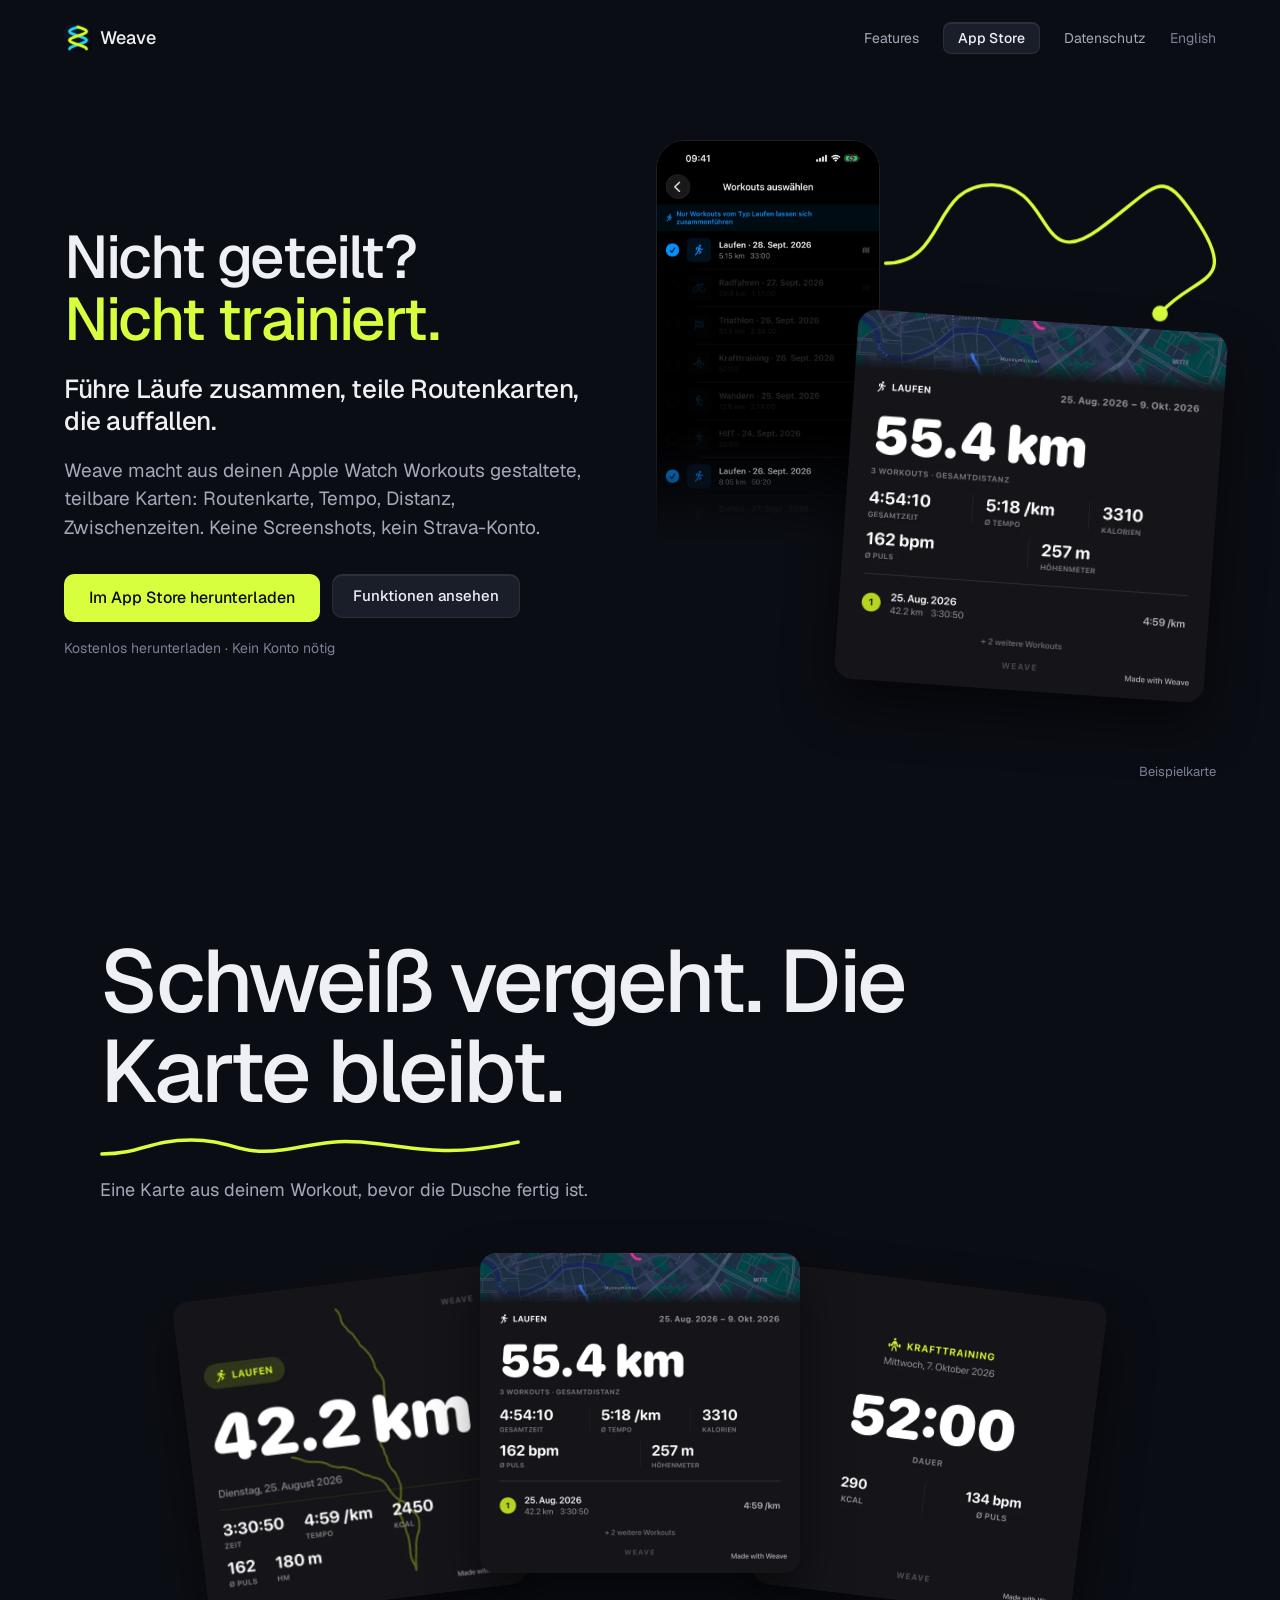
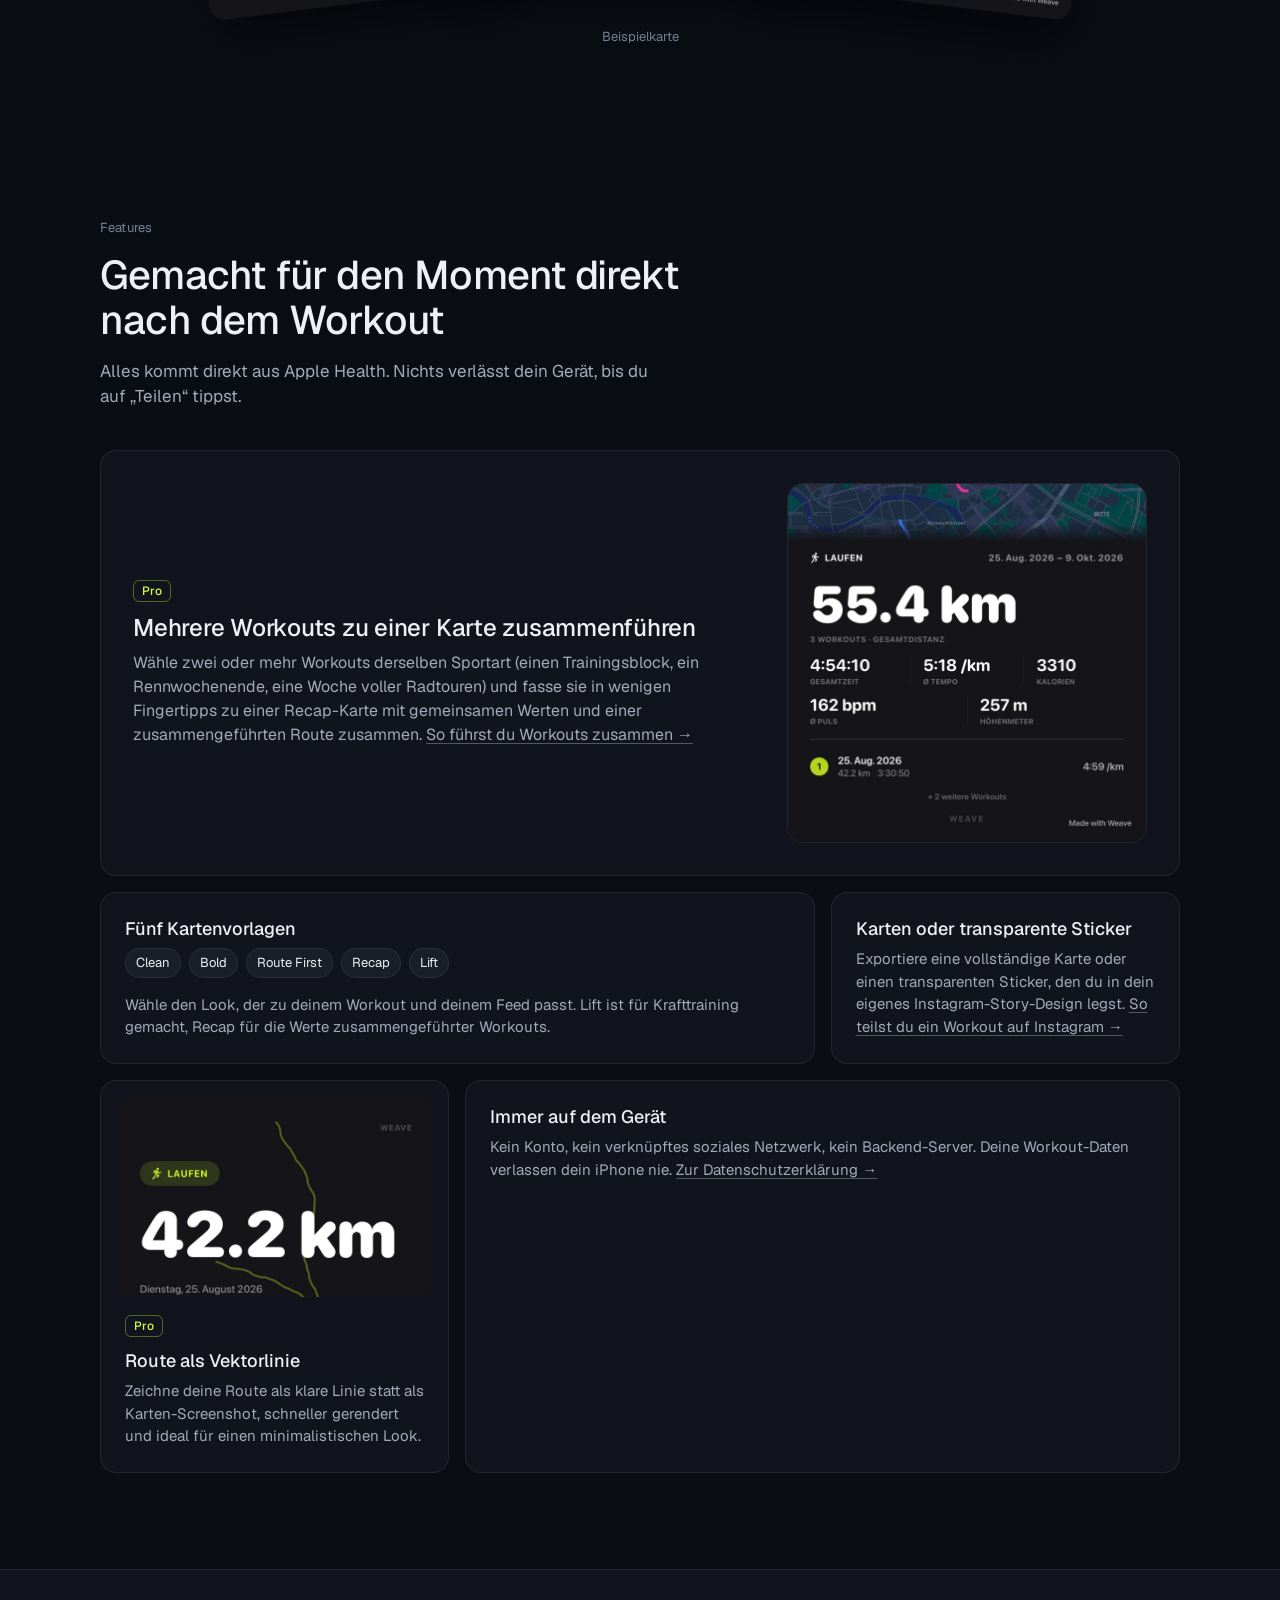
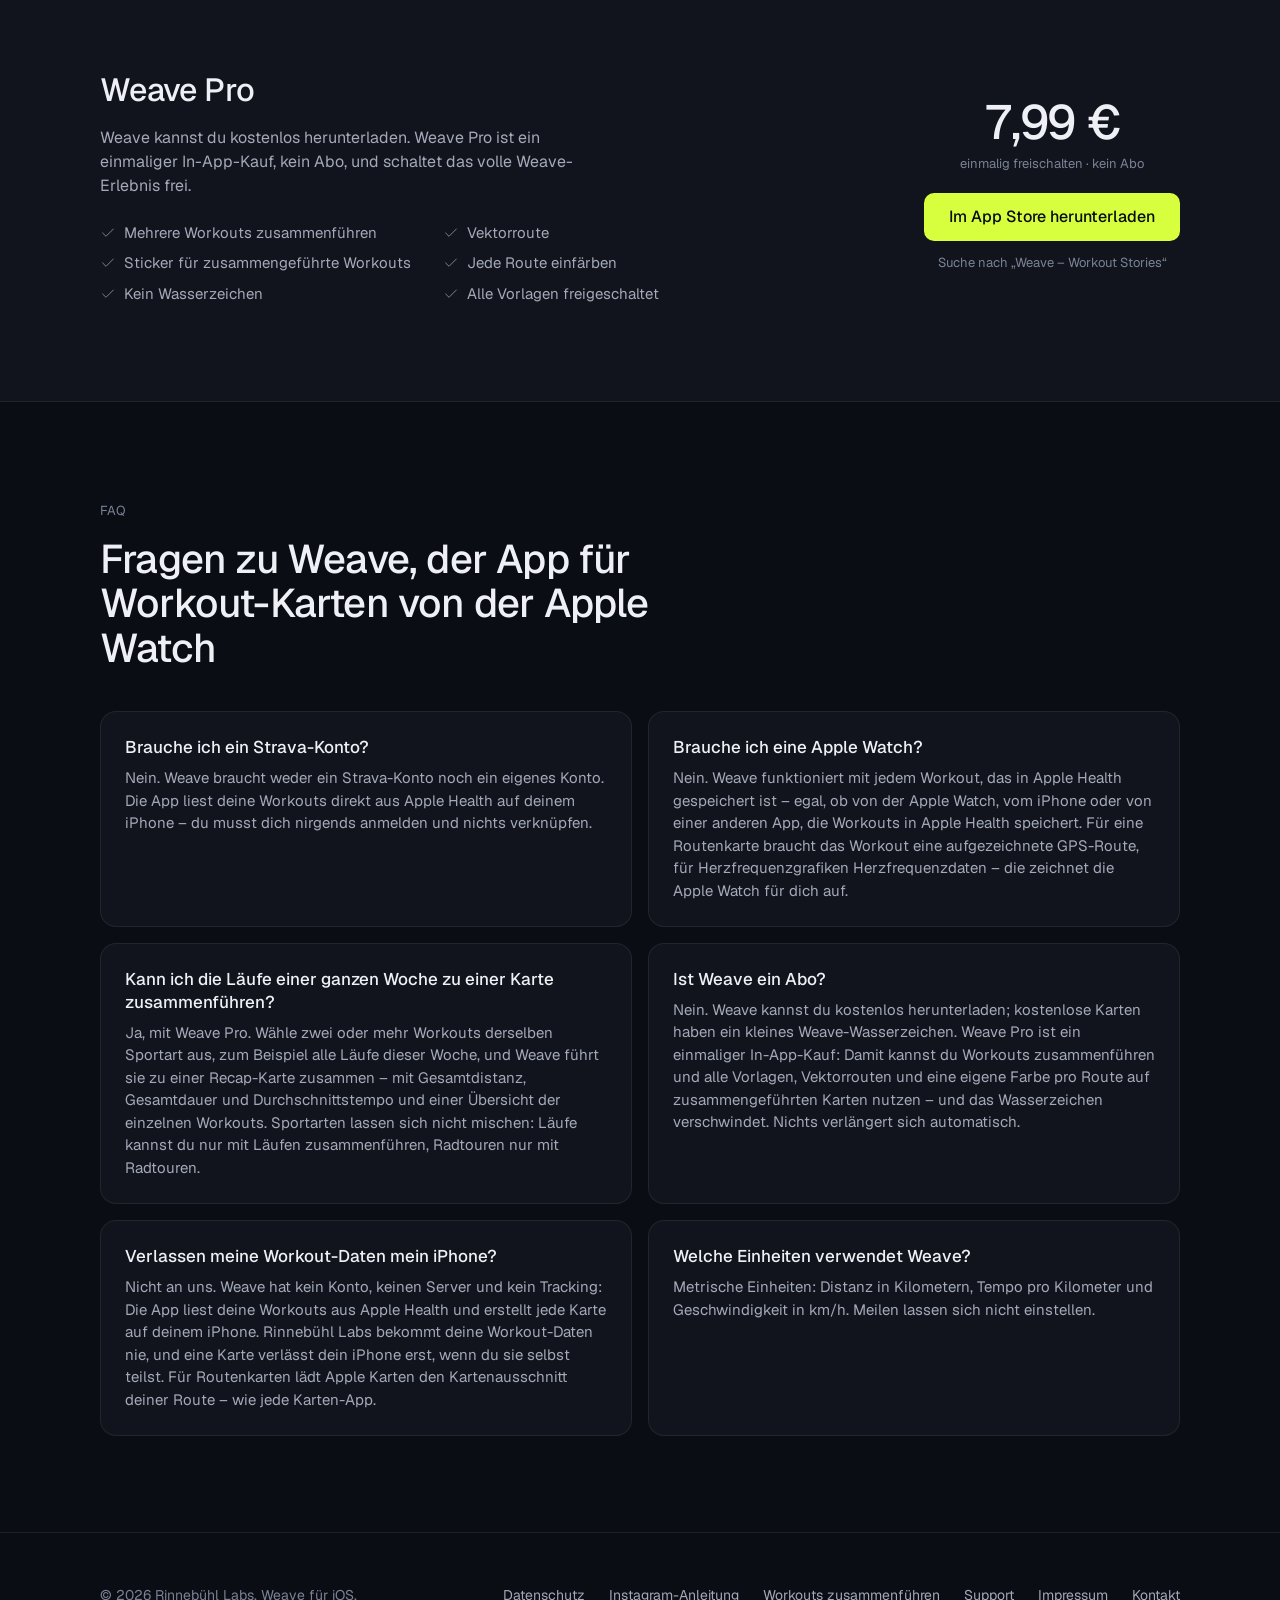
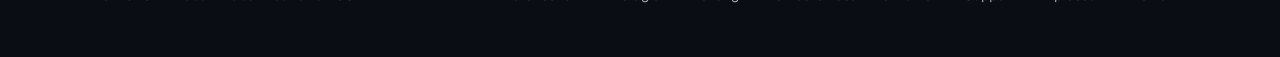
==== commit 88c08fc9: "feat: give the page a voice and a moment (new H1, health-to-card hero with drawn route line, band + " ====
--- a/de/index.html
+++ b/de/index.html
@@ -142,35 +142,49 @@
 
   <header class="hero">
     <div class="hero-copy">
-    <h1>Führe <span class="workout-word" data-fit><span class="word-viewport" aria-hidden="true"><span class="word-track"><span data-word="Läufe"></span><span data-word="Radtouren"></span><span data-word="Wanderungen"></span><span data-word="Spaziergänge"></span><span data-word="Läufe"></span></span></span><span class="sr-only">Läufe</span></span> zusammen, <br>teile <span class="accent-text">Routenkarten</span>, die auffallen</h1>
-    <p class="lede">Weave macht aus deinen Apple Watch Workouts gestaltete, teilbare Karten: Routenkarte, Tempo, Distanz, Zwischenzeiten. Keine Screenshots, kein Strava-Konto.</p>
-    <div class="cta-row">
+      <h1>Nicht geteilt?<br><span class="accent-text">Nicht trainiert.</span></h1>
+      <p class="hero-sub">Führe <span class="workout-word" data-fit><span class="word-viewport" aria-hidden="true"><span class="word-track"><span data-word="Läufe"></span><span data-word="Radtouren"></span><span data-word="Wanderungen"></span><span data-word="Spaziergänge"></span><span data-word="Läufe"></span></span></span><span class="sr-only">Läufe</span></span> zusammen, teile Routenkarten, die auffallen.</p>
+      <p class="lede">Weave macht aus deinen Apple Watch Workouts gestaltete, teilbare Karten: Routenkarte, Tempo, Distanz, Zwischenzeiten. Keine Screenshots, kein Strava-Konto.</p>
+      <div class="cta-row">
       <a class="btn btn-primary btn-store" href="https://apps.apple.com/de/app/weave-workout-stories/id6798253561"> Im App Store herunterladen</a>
       <a class="btn btn-secondary" href="#features">Funktionen ansehen</a>
     </div>
     <p class="cta-note">Kostenlos herunterladen · Kein Konto nötig</p>
-  </div>
-    <picture class="hero-shot">
-      <source srcset="../assets/screenshots/de/screen-4.webp" type="image/webp">
-      <img src="../assets/screenshots/de/screen-4.png" width="600" height="1301" fetchpriority="high" alt="Weave Export einer Laufkarte mit der Route als Vektorlinie">
-    </picture>
+    </div>
+    <figure class="stage">
+      <div class="stage-phone">
+        <picture>
+          <source srcset="../assets/screenshots/de/screen-1.webp" type="image/webp">
+          <img src="../assets/screenshots/de/screen-1.png" width="600" height="1301" fetchpriority="high" alt="Drei ausgewählte Läufe in Weave, daneben die fertige Recap-Karte">
+        </picture>
+      </div>
+      <svg class="stage-route" viewBox="0 0 100 108" aria-hidden="true">
+        <path class="route-path" pathLength="1" d="M41 22 C52 22 49 8 60 8 S68 24 79 16 S90 4 97 15 S96 24 90 31"/>
+        <circle class="route-dot" cx="90" cy="31" r="1.4"/>
+      </svg>
+      <div class="stage-card">
+        <picture>
+          <source srcset="../assets/cards/de-recap.webp" type="image/webp">
+          <img src="../assets/cards/de-recap.webp" width="720" height="720" alt="Beispiel einer Recap-Karte aus drei Läufen, 55,4 km">
+        </picture>
+      </div>
+      <figcaption>Beispielkarte</figcaption>
+    </figure>
   </header>
 
-  <div class="shots">
-    <picture>
-      <source srcset="../assets/screenshots/de/screen-2.webp" type="image/webp">
-      <img src="../assets/screenshots/de/screen-2.png" width="600" height="1301" loading="lazy" decoding="async" alt="Weave Workout-Liste mit Merge-Tab">
-    </picture>
-    <picture>
-      <source srcset="../assets/screenshots/de/screen-1.webp" type="image/webp">
-      <img src="../assets/screenshots/de/screen-1.png" width="600" height="1301" loading="lazy" decoding="async" alt="Weave Merge-Auswahl mit drei ausgewählten Läufen">
-    </picture>
-    <picture>
-      <source srcset="../assets/screenshots/de/screen-3.webp" type="image/webp">
-      <img src="../assets/screenshots/de/screen-3.png" width="600" height="1301" loading="lazy" decoding="async" alt="Weave Karteneditor mit den Vorlagen und einer Routenkarte aus drei Läufen">
-    </picture>
-  </div>
-
+  <section class="band" id="band">
+    <div class="band-inner">
+      <h2 class="band-line">Schweiß vergeht. Die Karte bleibt.</h2>
+      <svg class="band-route" viewBox="0 0 600 24" preserveAspectRatio="none" aria-hidden="true"><path class="route-path" pathLength="1" d="M2 18 C60 18 70 4 130 4 S200 20 260 14 S330 2 400 8 S500 20 598 6"/></svg>
+      <p class="band-sub">Eine Karte aus deinem Workout, bevor die Dusche fertig ist.</p>
+    </div>
+    <div class="fan">
+      <figure class="fan-card f1"><img src="../assets/cards/de-bold.webp" width="720" height="720" loading="lazy" decoding="async" alt="Beispiel einer Bold-Karte mit Vektorroute, 42,2 km"></figure>
+      <figure class="fan-card f2"><img src="../assets/cards/de-recap.webp" width="720" height="720" loading="lazy" decoding="async" alt="Beispiel einer Recap-Karte aus drei Läufen, 55,4 km"></figure>
+      <figure class="fan-card f3"><img src="../assets/cards/de-lift.webp" width="720" height="720" loading="lazy" decoding="async" alt="Beispiel einer Lift-Karte für Krafttraining, 52:00"></figure>
+    </div>
+    <p class="fan-note">Beispielkarte</p>
+  </section>
   <section id="features">
     <div class="section-head">
       <span class="eyebrow">Features</span>
@@ -180,32 +194,28 @@
     <div class="grid">
       <div class="card wide">
         <div class="card-copy">
-          <div class="icon"><svg viewBox="0 0 24 24" aria-hidden="true"><circle cx="18" cy="18" r="3"/><circle cx="6" cy="6" r="3"/><path d="M6 21V9a9 9 0 0 0 9 9"/></svg></div>
-          <h3>Mehrere Workouts zu einer Karte zusammenführen</h3>
+          <span class="tag">Pro</span><h3>Mehrere Workouts zu einer Karte zusammenführen</h3>
           <p>Wähle zwei oder mehr Workouts derselben Sportart (einen Trainingsblock, ein Rennwochenende, eine Woche voller Radtouren) und fasse sie in wenigen Fingertipps zu einer Recap-Karte mit gemeinsamen Werten und einer zusammengeführten Route zusammen. <a href="merge-workouts.html">So führst du Workouts zusammen →</a></p>
         </div>
         <picture>
-          <source srcset="../assets/screenshots/de/screen-1.webp" type="image/webp">
-          <img src="../assets/screenshots/de/screen-1.png" width="600" height="1301" loading="lazy" decoding="async" alt="Drei Läufe zum Zusammenführen auswählen">
+          <img src="../assets/cards/de-recap.webp" width="720" height="720" loading="lazy" decoding="async" alt="Beispiel einer Recap-Karte aus drei Läufen, 55,4 km">
         </picture>
       </div>
       <div class="card s4">
-        <div class="icon"><svg viewBox="0 0 24 24" aria-hidden="true"><rect width="7" height="7" x="3" y="3" rx="1"/><rect width="7" height="7" x="14" y="3" rx="1"/><rect width="7" height="7" x="14" y="14" rx="1"/><rect width="7" height="7" x="3" y="14" rx="1"/></svg></div>
         <h3>Fünf Kartenvorlagen</h3>
-        <p>Clean, Bold, Route First, Recap und Lift. Wähle den Look, der zu deinem Workout und deinem Feed passt. Lift ist für Krafttraining gemacht, Recap für die Werte zusammengeführter Workouts.</p>
+        <p class="chips"><span>Clean</span><span>Bold</span><span>Route First</span><span>Recap</span><span>Lift</span></p>
+        <p>Wähle den Look, der zu deinem Workout und deinem Feed passt. Lift ist für Krafttraining gemacht, Recap für die Werte zusammengeführter Workouts.</p>
       </div>
       <div class="card s2">
-        <div class="icon"><svg viewBox="0 0 24 24" aria-hidden="true"><circle cx="6" cy="6" r="3"/><path d="M8.12 8.12 12 12"/><path d="M20 4 8.12 15.88"/><circle cx="6" cy="18" r="3"/><path d="M14.8 14.8 20 20"/></svg></div>
         <h3>Karten oder transparente Sticker</h3>
         <p>Exportiere eine vollständige Karte oder einen transparenten Sticker, den du in dein eigenes Instagram-Story-Design legst. <a href="share-workout-instagram.html">So teilst du ein Workout auf Instagram →</a></p>
       </div>
       <div class="card s2">
-        <div class="icon"><svg viewBox="0 0 24 24" aria-hidden="true"><circle cx="6" cy="19" r="3"/><path d="M9 19h8.5a3.5 3.5 0 0 0 0-7h-11a3.5 3.5 0 0 1 0-7H15"/><circle cx="18" cy="5" r="3"/></svg></div>
-        <h3>Route als Vektorlinie</h3>
+        <div class="card-img"><img src="../assets/cards/de-bold.webp" width="720" height="720" loading="lazy" decoding="async" alt="Beispiel einer Bold-Karte mit Vektorroute, 42,2 km"></div>
+        <span class="tag">Pro</span><h3>Route als Vektorlinie</h3>
         <p>Zeichne deine Route als klare Linie statt als Karten-Screenshot, schneller gerendert und ideal für einen minimalistischen Look.</p>
       </div>
       <div class="card s4">
-        <div class="icon"><svg viewBox="0 0 24 24" aria-hidden="true"><rect width="18" height="11" x="3" y="11" rx="2" ry="2"/><path d="M7 11V7a5 5 0 0 1 10 0v4"/></svg></div>
         <h3>Immer auf dem Gerät</h3>
         <p>Kein Konto, kein verknüpftes soziales Netzwerk, kein Backend-Server. Deine Workout-Daten verlassen dein iPhone nie. <a href="privacy.html">Zur Datenschutzerklärung →</a></p>
       </div>
--- a/styles.css
+++ b/styles.css
@@ -136,33 +136,27 @@
   display: inline-block;
   position: relative;
   width: 5ch;
-  height: 1.04em;
-  line-height: 1.04;
+  height: 1.2em;
   text-align: left;
-  vertical-align: baseline;
+  vertical-align: bottom;
 }
 
 .word-viewport {
   position: absolute;
-  top: -0.12em;
-  left: 0;
-  width: 100%;
-  height: 1.47em;
-  line-height: 1.04;
+  inset: 0;
   overflow: hidden;
 }
 
 .word-track {
   display: flex;
   flex-direction: column;
-  transform: translateY(0.26em);
   transition: transform 500ms var(--ease);
 }
 
 .word-track span {
   display: block;
-  height: 1.35em;
-  line-height: 1.04;
+  height: 1.2em;
+  line-height: 1.2;
 }
 
 /* The rotating words are drawn from data-word, so the heading's text (what crawlers index and screen
@@ -243,12 +237,83 @@
   margin: 16px 0 0;
 }
 
-.hero-shot img {
-  height: 600px;
-  width: auto;
-  border-radius: 24px;
-  border: 1px solid var(--border);
-}
+.hero-sub {
+  font-size: clamp(1.25rem, 2.2vw, 1.625rem);
+  line-height: 1.2;
+  font-weight: 500;
+  letter-spacing: -0.015em;
+  margin: 0 0 20px;
+}
+
+/* Stage: the Health selection becomes a card, joined by one route line that draws itself */
+.stage { position: relative; margin: 0; width: min(560px, 46vw); aspect-ratio: 1 / 1.08; }
+.stage-phone {
+  position: absolute;
+  left: 0; top: 0;
+  width: 40%;
+  height: 66%;
+  overflow: hidden;
+  border-radius: 28px 28px 0 0;
+  border: 1px solid var(--border);
+  border-bottom: 0;
+  -webkit-mask-image: linear-gradient(#000 72%, transparent);
+  mask-image: linear-gradient(#000 72%, transparent);
+}
+.stage-phone img { width: 100%; height: auto; }
+.stage-route { position: absolute; inset: 0; width: 100%; height: 100%; z-index: 1; overflow: visible; }
+.route-path {
+  fill: none;
+  stroke: var(--accent);
+  stroke-width: 0.6;
+  stroke-linecap: round;
+  stroke-linejoin: round;
+  stroke-dasharray: 1;
+  stroke-dashoffset: 1;
+}
+.stage-route .route-path { animation: draw 1500ms var(--ease) 500ms forwards; }
+.route-dot { fill: var(--accent); opacity: 0; animation: pop 200ms ease 1900ms forwards; }
+@keyframes draw { to { stroke-dashoffset: 0; } }
+@keyframes pop { to { opacity: 1; } }
+.stage-card {
+  position: absolute;
+  right: 0; top: 30%;
+  width: 66%;
+  z-index: 2;
+  transform: rotate(4deg);
+  border-radius: 18px;
+  overflow: hidden;
+  box-shadow: 0 24px 48px rgba(0, 0, 0, 0.5);
+}
+.stage-card img { width: 100%; height: auto; }
+.stage figcaption {
+  position: absolute;
+  right: 0; bottom: -6%;
+  font-size: 13px;
+  color: var(--text-muted);
+}
+
+.tag {
+  display: inline-block;
+  font-size: 12px;
+  font-weight: 500;
+  line-height: 1;
+  padding: 4px 8px;
+  border-radius: 6px;
+  color: var(--accent);
+  border: 1px solid rgba(215, 255, 61, 0.35);
+  margin-bottom: 12px;
+}
+.chips { display: flex; flex-wrap: wrap; gap: 8px; margin: 0 0 16px !important; }
+.chips span {
+  font-size: 13px;
+  padding: 4px 10px;
+  border-radius: 999px;
+  border: 1px solid var(--border);
+  background: var(--bg-raised);
+  color: var(--text);
+}
+.card-img { margin: -8px -8px 16px; height: 200px; overflow: hidden; border-radius: 10px; }
+.card-img img { width: 100%; height: 100%; object-fit: cover; object-position: top; }
 
 /* One entrance on load: a short fade and rise */
 @keyframes rise {
@@ -256,33 +321,29 @@
   to { opacity: 1; transform: none; }
 }
 .hero-copy { animation: rise 450ms var(--ease) both; }
-.hero-shot { animation: rise 450ms var(--ease) 80ms both; }
-
-/* How it works: the app's own screens */
-.shots {
-  display: flex;
-  justify-content: safe center;
-  gap: 24px;
-  overflow-x: auto;
-  padding: 0 24px 32px;
-  scroll-snap-type: x mandatory;
-  -ms-overflow-style: none;
-  scrollbar-width: none;
-}
-
-.shots::-webkit-scrollbar { display: none; }
-
-.shots > picture {
-  flex: none;
-  scroll-snap-align: center;
-}
-
-.shots img {
-  height: 480px;
-  width: auto;
-  border-radius: 20px;
-  border: 1px solid var(--border);
-}
+.stage { animation: rise 450ms var(--ease) 80ms both; }
+
+/* Band: one loud line, a route line drawn under it, then the cards fanned out */
+.band { padding: 96px 24px 72px; overflow: hidden; }
+.band-inner { max-width: var(--max-width); margin: 0 auto; }
+.band-line {
+  font-size: clamp(2.25rem, 7vw, 5.5rem);
+  line-height: 1.02;
+  letter-spacing: -0.035em;
+  margin: 0;
+  max-width: 14ch;
+}
+.band-route { display: block; width: min(420px, 70%); height: 24px; margin: 20px 0 16px; overflow: visible; }
+.band-route .route-path { stroke-width: 3.5; }
+.band-route.is-drawn .route-path { animation: draw 1200ms var(--ease) forwards; }
+.band-sub { color: var(--text-dim); font-size: 1.125rem; margin: 0; max-width: 32rem; }
+.fan { display: flex; justify-content: center; margin: 64px auto 0; max-width: var(--max-width); padding: 0 40px; }
+.fan-card { margin: 0; width: min(340px, 32%); flex: none; }
+.fan-card img { width: 100%; height: auto; border-radius: 16px; box-shadow: 0 24px 48px rgba(0, 0, 0, 0.5); }
+.fan-card.f1 { transform: rotate(-7deg) translateY(16px); }
+.fan-card.f2 { transform: translateY(-14px); z-index: 1; margin: 0 -28px; }
+.fan-card.f3 { transform: rotate(7deg) translateY(16px); }
+.fan-note { text-align: center; color: var(--text-muted); font-size: 13px; margin: 40px 0 0; }
 
 /* Sections */
 section { padding: 96px 24px; }
@@ -292,7 +353,7 @@
   margin: 0 auto 40px;
 }
 
-/* Signature: a short route line with an endpoint, in front of each section label */
+/* Section labels */
 .eyebrow,
 .doc.guide .eyebrow {
   display: inline-flex;
@@ -303,12 +364,6 @@
   letter-spacing: 0.01em;
   color: var(--text-muted);
   margin-bottom: 16px;
-}
-.eyebrow::before {
-  content: "";
-  width: 28px;
-  height: 10px;
-  background: var(--route) no-repeat center / contain;
 }
 
 .section-head h2 {
@@ -396,10 +451,11 @@
 .card.wide h3 { font-size: 1.5rem; line-height: 1.2; letter-spacing: -0.01em; }
 .card.wide p { font-size: 1rem; }
 .card.wide .card-copy { flex: 1 1 280px; }
-.card.wide > picture { flex: 0 0 auto; }
+.card.wide > picture { flex: 0 1 auto; max-width: 100%; }
 .card.wide img {
-  height: 420px;
-  width: auto;
+  width: 360px;
+  max-width: 100%;
+  height: auto;
   border-radius: 16px;
   border: 1px solid var(--border);
 }
@@ -598,7 +654,9 @@
 @media (prefers-reduced-motion: reduce) {
   .word-track,
   .workout-word[data-fit] { transition: none; }
-  .hero-copy, .hero-shot { animation: none; }
+  .hero-copy, .stage { animation: none; }
+  .route-path { animation: none !important; stroke-dashoffset: 0; }
+  .route-dot { animation: none; opacity: 1; }
   html { scroll-behavior: auto; }
 }
 
@@ -609,7 +667,7 @@
     gap: 48px;
     padding: 48px 24px 64px;
   }
-  .hero-shot img { height: 520px; margin: 0 auto; }
+  .stage { width: min(520px, 100%); margin: 0 auto; }
   .card, .card.s4, .card.s2 { grid-column: 1 / -1; }
   .faq-list { grid-template-columns: 1fr; }
   section { padding: 72px 24px; }
@@ -632,17 +690,18 @@
     height: 44px;
   }
   .cta-note { margin-top: 8px; text-align: center; }
-  .hero-shot img { height: 440px; }
-  .shots { padding: 0 20px 24px; gap: 16px; scroll-padding-inline: 20px; justify-content: flex-start; }
-  .shots > picture { scroll-snap-align: start; }
-  .shots img { height: 380px; }
+  .band { padding: 56px 20px 48px; }
+  .fan { padding: 0 12px; margin-top: 40px; }
+  .fan-card { width: 38%; }
+  .fan-card.f2 { margin: 0 -16px; }
+  .card-img { height: 180px; }
   .guide-shot img { height: 380px; }
   .section-head { margin-bottom: 32px; }
   .section-head h2 { max-width: none; }
   .card { padding: 20px; }
   .card.wide { padding: 20px; gap: 24px; }
-  .card.wide > picture { margin: 0 auto; }
-  .card.wide img { height: 380px; }
+  .card.wide > picture { margin: 0 auto; width: 100%; }
+  .card.wide img { height: auto; width: 100%; }
   .card .icon { margin-bottom: 16px; }
   .pro-inner { gap: 32px; }
   .pro-inner h2 { font-size: 1.75rem; }
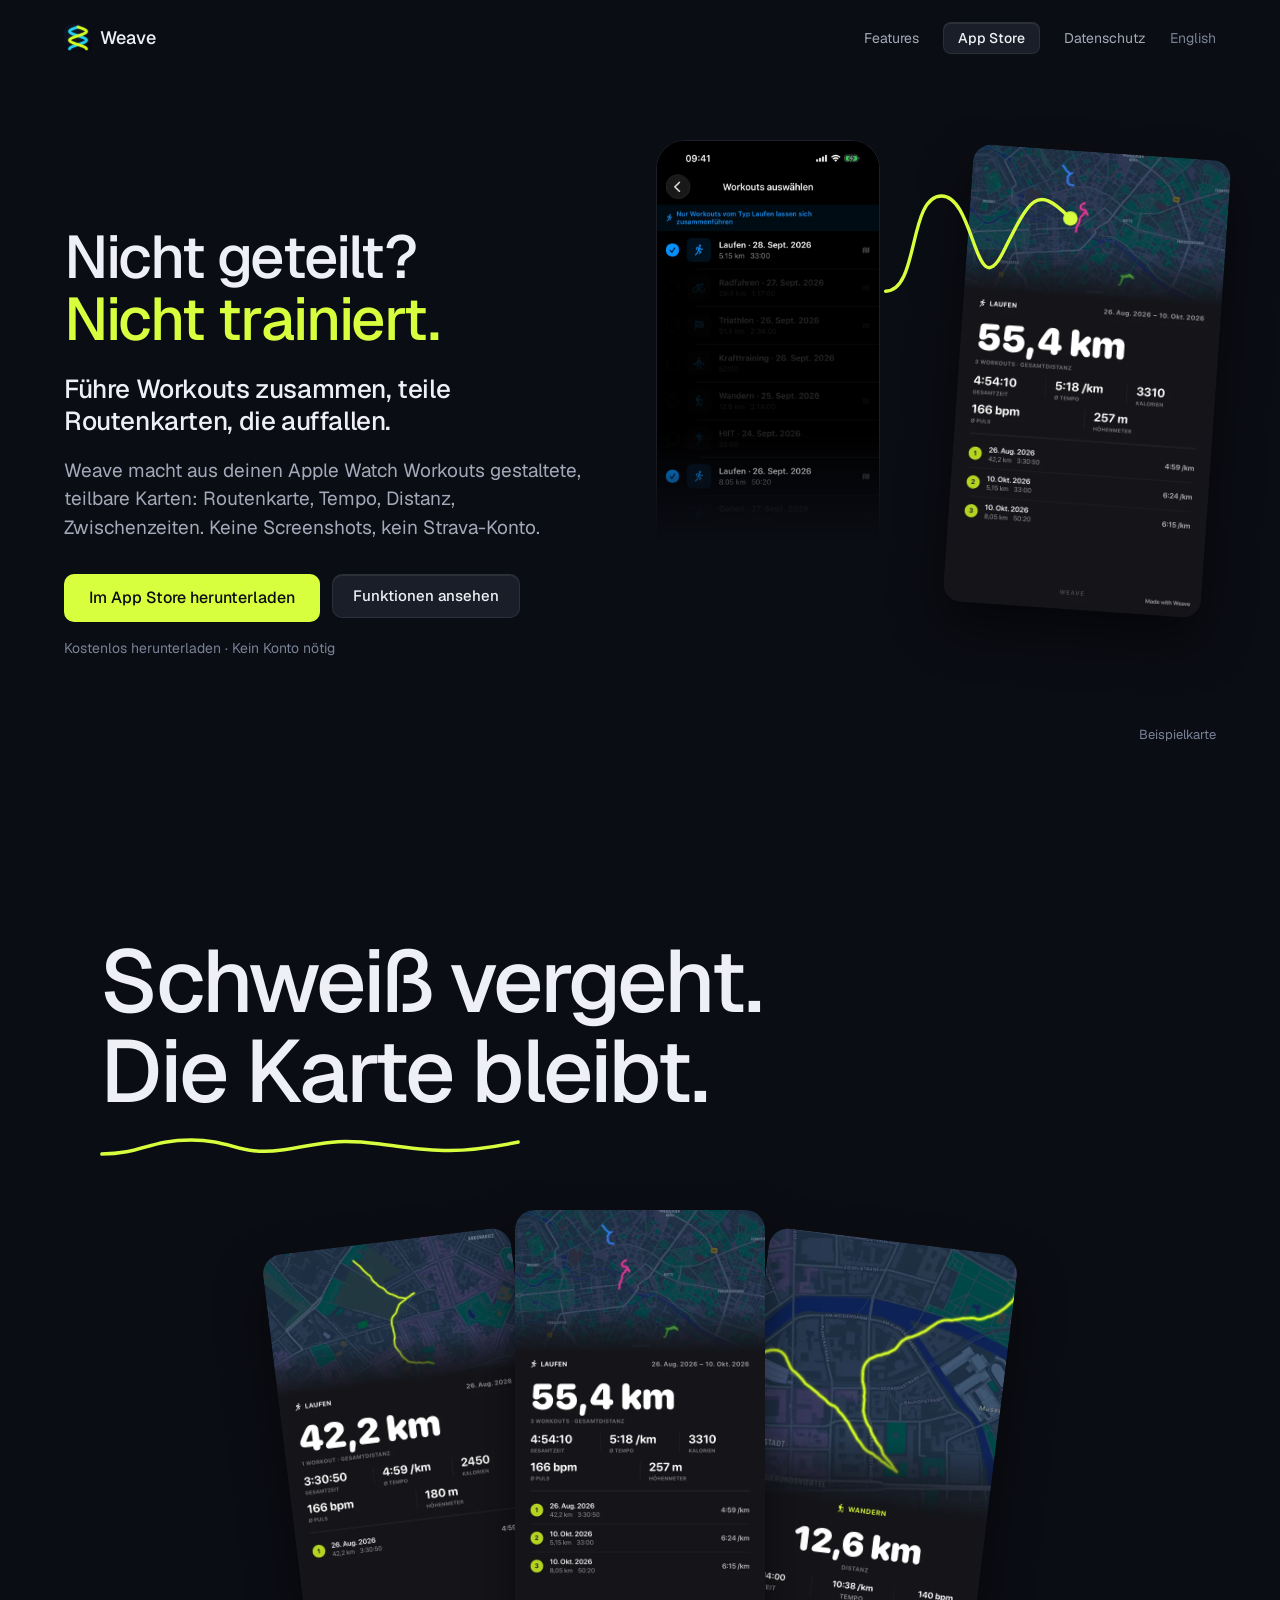
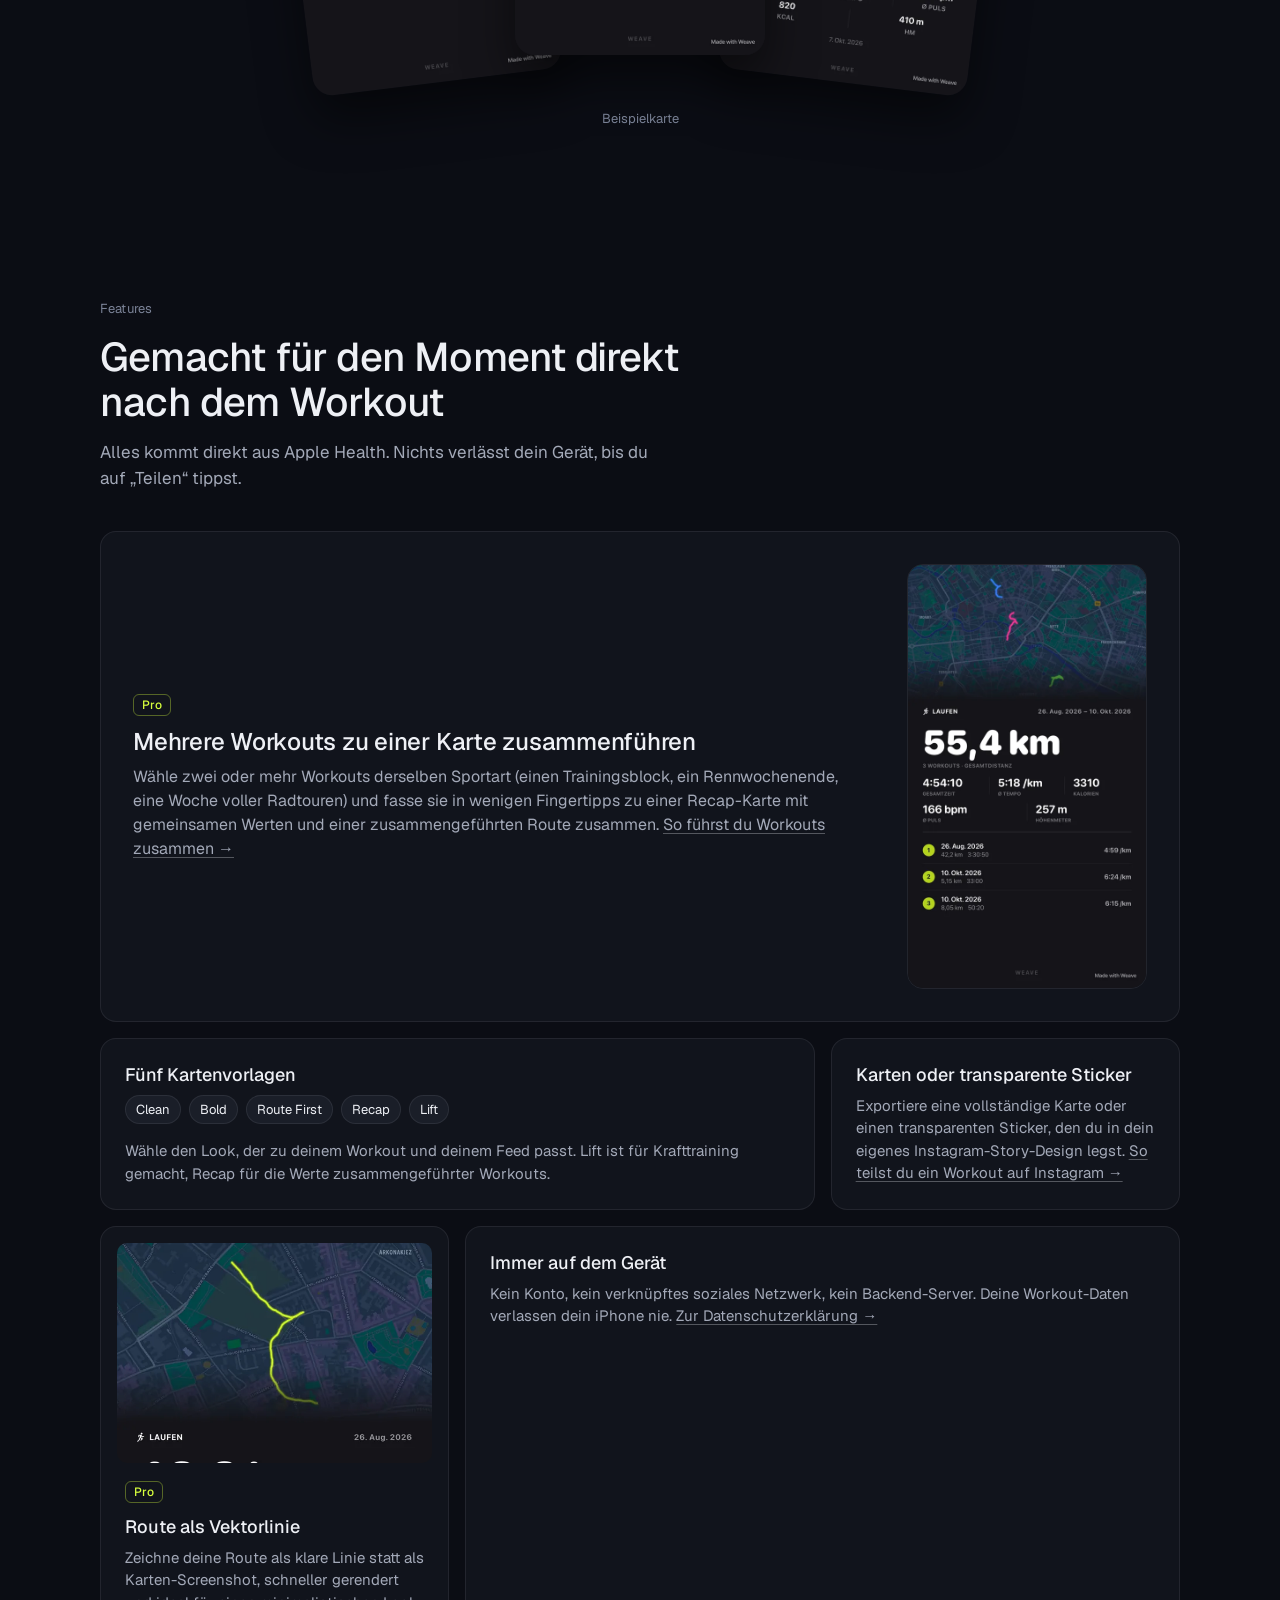
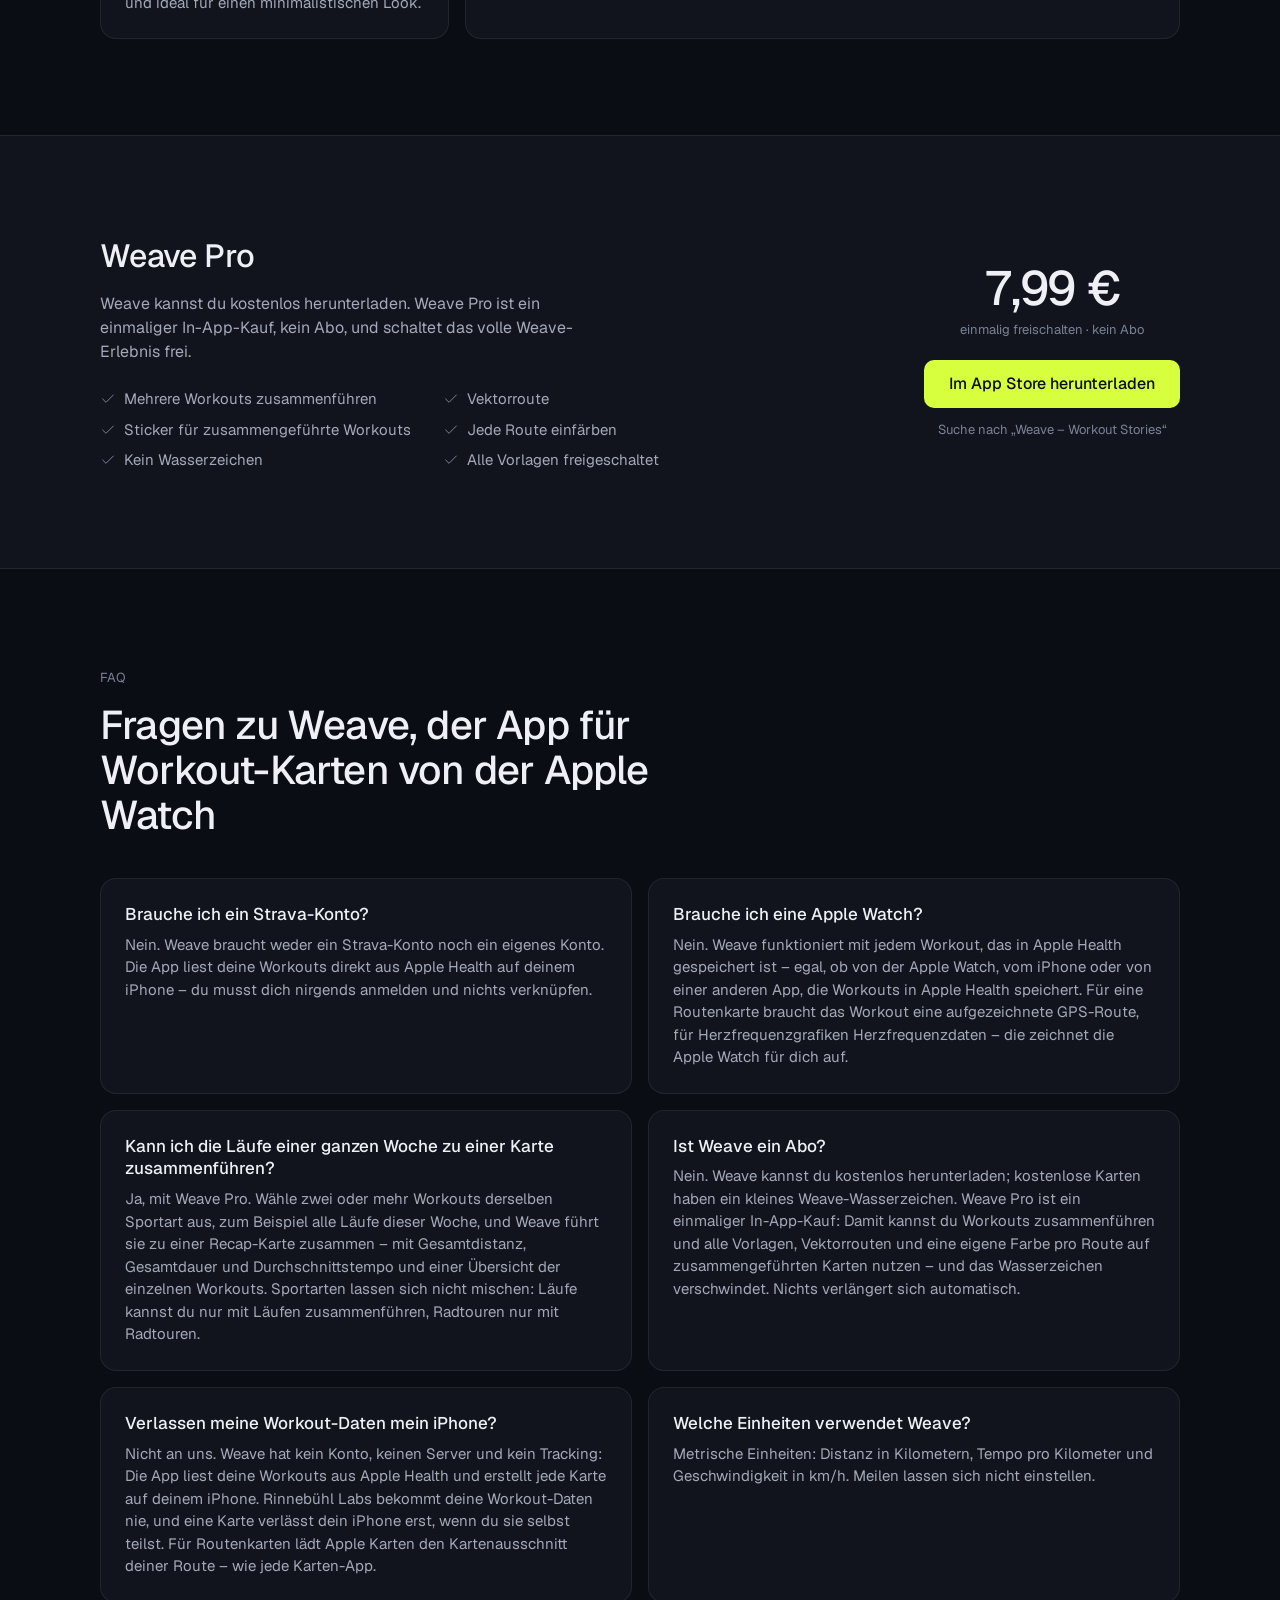
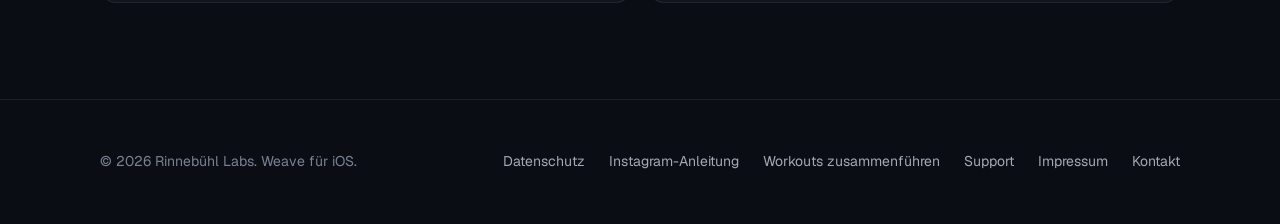
==== commit d83bbfcf: "style: static subline (rotating word removed), story-format cards, drop meaningless band subline" ====
--- a/de/index.html
+++ b/de/index.html
@@ -143,7 +143,7 @@
   <header class="hero">
     <div class="hero-copy">
       <h1>Nicht geteilt?<br><span class="accent-text">Nicht trainiert.</span></h1>
-      <p class="hero-sub">Führe <span class="workout-word" data-fit><span class="word-viewport" aria-hidden="true"><span class="word-track"><span data-word="Läufe"></span><span data-word="Radtouren"></span><span data-word="Wanderungen"></span><span data-word="Spaziergänge"></span><span data-word="Läufe"></span></span></span><span class="sr-only">Läufe</span></span> zusammen, teile Routenkarten, die auffallen.</p>
+      <p class="hero-sub">Führe Workouts zusammen, teile Routenkarten, die auffallen.</p>
       <p class="lede">Weave macht aus deinen Apple Watch Workouts gestaltete, teilbare Karten: Routenkarte, Tempo, Distanz, Zwischenzeiten. Keine Screenshots, kein Strava-Konto.</p>
       <div class="cta-row">
       <a class="btn btn-primary btn-store" href="https://apps.apple.com/de/app/weave-workout-stories/id6798253561"> Im App Store herunterladen</a>
@@ -159,14 +159,11 @@
         </picture>
       </div>
       <svg class="stage-route" viewBox="0 0 100 108" aria-hidden="true">
-        <path class="route-path" pathLength="1" d="M41 22 C52 22 49 8 60 8 S68 24 79 16 S90 4 97 15 S96 24 90 31"/>
-        <circle class="route-dot" cx="90" cy="31" r="1.4"/>
+        <path class="route-path" pathLength="1" d="M41 27 C47 27 45 10 51 10 S57 30 62 20 S68 8 74 14"/>
+        <circle class="route-dot" cx="74" cy="14" r="1.3"/>
       </svg>
       <div class="stage-card">
-        <picture>
-          <source srcset="../assets/cards/de-recap.webp" type="image/webp">
-          <img src="../assets/cards/de-recap.webp" width="720" height="720" alt="Beispiel einer Recap-Karte aus drei Läufen, 55,4 km">
-        </picture>
+        <img fetchpriority="high" src="../assets/cards/de-story-merged.webp" width="540" height="960" alt="Beispielkarte: drei zusammengeführte Läufe, 55,4 km">
       </div>
       <figcaption>Beispielkarte</figcaption>
     </figure>
@@ -176,12 +173,11 @@
     <div class="band-inner">
       <h2 class="band-line">Schweiß vergeht. Die Karte bleibt.</h2>
       <svg class="band-route" viewBox="0 0 600 24" preserveAspectRatio="none" aria-hidden="true"><path class="route-path" pathLength="1" d="M2 18 C60 18 70 4 130 4 S200 20 260 14 S330 2 400 8 S500 20 598 6"/></svg>
-      <p class="band-sub">Eine Karte aus deinem Workout, bevor die Dusche fertig ist.</p>
     </div>
     <div class="fan">
-      <figure class="fan-card f1"><img src="../assets/cards/de-bold.webp" width="720" height="720" loading="lazy" decoding="async" alt="Beispiel einer Bold-Karte mit Vektorroute, 42,2 km"></figure>
-      <figure class="fan-card f2"><img src="../assets/cards/de-recap.webp" width="720" height="720" loading="lazy" decoding="async" alt="Beispiel einer Recap-Karte aus drei Läufen, 55,4 km"></figure>
-      <figure class="fan-card f3"><img src="../assets/cards/de-lift.webp" width="720" height="720" loading="lazy" decoding="async" alt="Beispiel einer Lift-Karte für Krafttraining, 52:00"></figure>
+      <figure class="fan-card f1"><img src="../assets/cards/de-story-hero.webp" width="540" height="960" loading="lazy" decoding="async" alt="Beispielkarte: Lauf mit Vektorroute, 42,2 km"></figure>
+      <figure class="fan-card f2"><img src="../assets/cards/de-story-merged.webp" width="540" height="960" loading="lazy" decoding="async" alt="Beispielkarte: drei zusammengeführte Läufe, 55,4 km"></figure>
+      <figure class="fan-card f3"><img src="../assets/cards/de-story-route.webp" width="540" height="960" loading="lazy" decoding="async" alt="Beispielkarte: Wanderung mit Route First, 12,6 km"></figure>
     </div>
     <p class="fan-note">Beispielkarte</p>
   </section>
@@ -197,9 +193,7 @@
           <span class="tag">Pro</span><h3>Mehrere Workouts zu einer Karte zusammenführen</h3>
           <p>Wähle zwei oder mehr Workouts derselben Sportart (einen Trainingsblock, ein Rennwochenende, eine Woche voller Radtouren) und fasse sie in wenigen Fingertipps zu einer Recap-Karte mit gemeinsamen Werten und einer zusammengeführten Route zusammen. <a href="merge-workouts.html">So führst du Workouts zusammen →</a></p>
         </div>
-        <picture>
-          <img src="../assets/cards/de-recap.webp" width="720" height="720" loading="lazy" decoding="async" alt="Beispiel einer Recap-Karte aus drei Läufen, 55,4 km">
-        </picture>
+        <picture><img src="../assets/cards/de-story-merged.webp" width="540" height="960" loading="lazy" decoding="async" alt="Beispielkarte: drei zusammengeführte Läufe, 55,4 km"></picture>
       </div>
       <div class="card s4">
         <h3>Fünf Kartenvorlagen</h3>
@@ -211,7 +205,7 @@
         <p>Exportiere eine vollständige Karte oder einen transparenten Sticker, den du in dein eigenes Instagram-Story-Design legst. <a href="share-workout-instagram.html">So teilst du ein Workout auf Instagram →</a></p>
       </div>
       <div class="card s2">
-        <div class="card-img"><img src="../assets/cards/de-bold.webp" width="720" height="720" loading="lazy" decoding="async" alt="Beispiel einer Bold-Karte mit Vektorroute, 42,2 km"></div>
+        <div class="card-img"><img src="../assets/cards/de-story-hero.webp" width="540" height="960" loading="lazy" decoding="async" alt="Beispielkarte: Lauf mit Vektorroute, 42,2 km"></div>
         <span class="tag">Pro</span><h3>Route als Vektorlinie</h3>
         <p>Zeichne deine Route als klare Linie statt als Karten-Screenshot, schneller gerendert und ideal für einen minimalistischen Look.</p>
       </div>
--- a/styles.css
+++ b/styles.css
@@ -132,37 +132,6 @@
   letter-spacing: -0.03em;
 }
 
-.workout-word {
-  display: inline-block;
-  position: relative;
-  width: 5ch;
-  height: 1.2em;
-  text-align: left;
-  vertical-align: bottom;
-}
-
-.word-viewport {
-  position: absolute;
-  inset: 0;
-  overflow: hidden;
-}
-
-.word-track {
-  display: flex;
-  flex-direction: column;
-  transition: transform 500ms var(--ease);
-}
-
-.word-track span {
-  display: block;
-  height: 1.2em;
-  line-height: 1.2;
-}
-
-/* The rotating words are drawn from data-word, so the heading's text (what crawlers index and screen
-   readers read, via the .sr-only word) stays one sentence with the first word only. */
-.word-track span::before { content: attr(data-word); }
-
 .sr-only {
   position: absolute;
   width: 1px;
@@ -260,7 +229,7 @@
   mask-image: linear-gradient(#000 72%, transparent);
 }
 .stage-phone img { width: 100%; height: auto; }
-.stage-route { position: absolute; inset: 0; width: 100%; height: 100%; z-index: 1; overflow: visible; }
+.stage-route { position: absolute; inset: 0; width: 100%; height: 100%; z-index: 3; overflow: visible; }
 .route-path {
   fill: none;
   stroke: var(--accent);
@@ -276,8 +245,8 @@
 @keyframes pop { to { opacity: 1; } }
 .stage-card {
   position: absolute;
-  right: 0; top: 30%;
-  width: 66%;
+  right: 0; top: 2%;
+  width: 46%;
   z-index: 2;
   transform: rotate(4deg);
   border-radius: 18px;
@@ -287,7 +256,7 @@
 .stage-card img { width: 100%; height: auto; }
 .stage figcaption {
   position: absolute;
-  right: 0; bottom: -6%;
+  right: 0; bottom: 0;
   font-size: 13px;
   color: var(--text-muted);
 }
@@ -312,7 +281,7 @@
   background: var(--bg-raised);
   color: var(--text);
 }
-.card-img { margin: -8px -8px 16px; height: 200px; overflow: hidden; border-radius: 10px; }
+.card-img { margin: -8px -8px 16px; height: 220px; overflow: hidden; border-radius: 10px; }
 .card-img img { width: 100%; height: 100%; object-fit: cover; object-position: top; }
 
 /* One entrance on load: a short fade and rise */
@@ -331,17 +300,18 @@
   line-height: 1.02;
   letter-spacing: -0.035em;
   margin: 0;
-  max-width: 14ch;
+  max-width: 16ch;
+  text-wrap: balance;
 }
 .band-route { display: block; width: min(420px, 70%); height: 24px; margin: 20px 0 16px; overflow: visible; }
 .band-route .route-path { stroke-width: 3.5; }
 .band-route.is-drawn .route-path { animation: draw 1200ms var(--ease) forwards; }
 .band-sub { color: var(--text-dim); font-size: 1.125rem; margin: 0; max-width: 32rem; }
 .fan { display: flex; justify-content: center; margin: 64px auto 0; max-width: var(--max-width); padding: 0 40px; }
-.fan-card { margin: 0; width: min(340px, 32%); flex: none; }
-.fan-card img { width: 100%; height: auto; border-radius: 16px; box-shadow: 0 24px 48px rgba(0, 0, 0, 0.5); }
+.fan-card { margin: 0; width: min(250px, 28%); flex: none; }
+.fan-card img { width: 100%; height: auto; border-radius: 20px; box-shadow: 0 24px 48px rgba(0, 0, 0, 0.5); }
 .fan-card.f1 { transform: rotate(-7deg) translateY(16px); }
-.fan-card.f2 { transform: translateY(-14px); z-index: 1; margin: 0 -28px; }
+.fan-card.f2 { transform: translateY(-14px); z-index: 1; margin: 0 -20px; }
 .fan-card.f3 { transform: rotate(7deg) translateY(16px); }
 .fan-note { text-align: center; color: var(--text-muted); font-size: 13px; margin: 40px 0 0; }
 
@@ -453,7 +423,7 @@
 .card.wide .card-copy { flex: 1 1 280px; }
 .card.wide > picture { flex: 0 1 auto; max-width: 100%; }
 .card.wide img {
-  width: 360px;
+  width: 240px;
   max-width: 100%;
   height: auto;
   border-radius: 16px;
@@ -615,14 +585,6 @@
   border-top: 1px solid var(--border);
 }
 
-/* Word cycle that resizes to the current word (German words vary widely in length) */
-.workout-word[data-fit] {
-  width: 6ch; /* fallback until script.js measures the current word */
-  transition: width 500ms var(--ease);
-}
-
-.workout-word[data-fit] .word-track span { white-space: nowrap; width: max-content; }
-
 /* FAQ */
 .faq-list {
   max-width: var(--max-width);
@@ -652,8 +614,6 @@
 }
 
 @media (prefers-reduced-motion: reduce) {
-  .word-track,
-  .workout-word[data-fit] { transition: none; }
   .hero-copy, .stage { animation: none; }
   .route-path { animation: none !important; stroke-dashoffset: 0; }
   .route-dot { animation: none; opacity: 1; }
@@ -692,7 +652,7 @@
   .cta-note { margin-top: 8px; text-align: center; }
   .band { padding: 56px 20px 48px; }
   .fan { padding: 0 12px; margin-top: 40px; }
-  .fan-card { width: 38%; }
+  .fan-card { width: 33%; }
   .fan-card.f2 { margin: 0 -16px; }
   .card-img { height: 180px; }
   .guide-shot img { height: 380px; }
@@ -701,7 +661,7 @@
   .card { padding: 20px; }
   .card.wide { padding: 20px; gap: 24px; }
   .card.wide > picture { margin: 0 auto; width: 100%; }
-  .card.wide img { height: auto; width: 100%; }
+  .card.wide img { height: auto; width: 100%; max-width: 260px; margin: 0 auto; }
   .card .icon { margin-bottom: 16px; }
   .pro-inner { gap: 32px; }
   .pro-inner h2 { font-size: 1.75rem; }
@@ -733,7 +693,3 @@
   .nav-links a[href*="apps.apple.com"] { padding: 0 10px; }
 }
 
-/* Long German words would otherwise re-wrap the headline every cycle on narrow phones */
-@media (max-width: 400px) {
-  html[lang="de"] .workout-word[data-fit] { display: block; margin: 0; }
-}
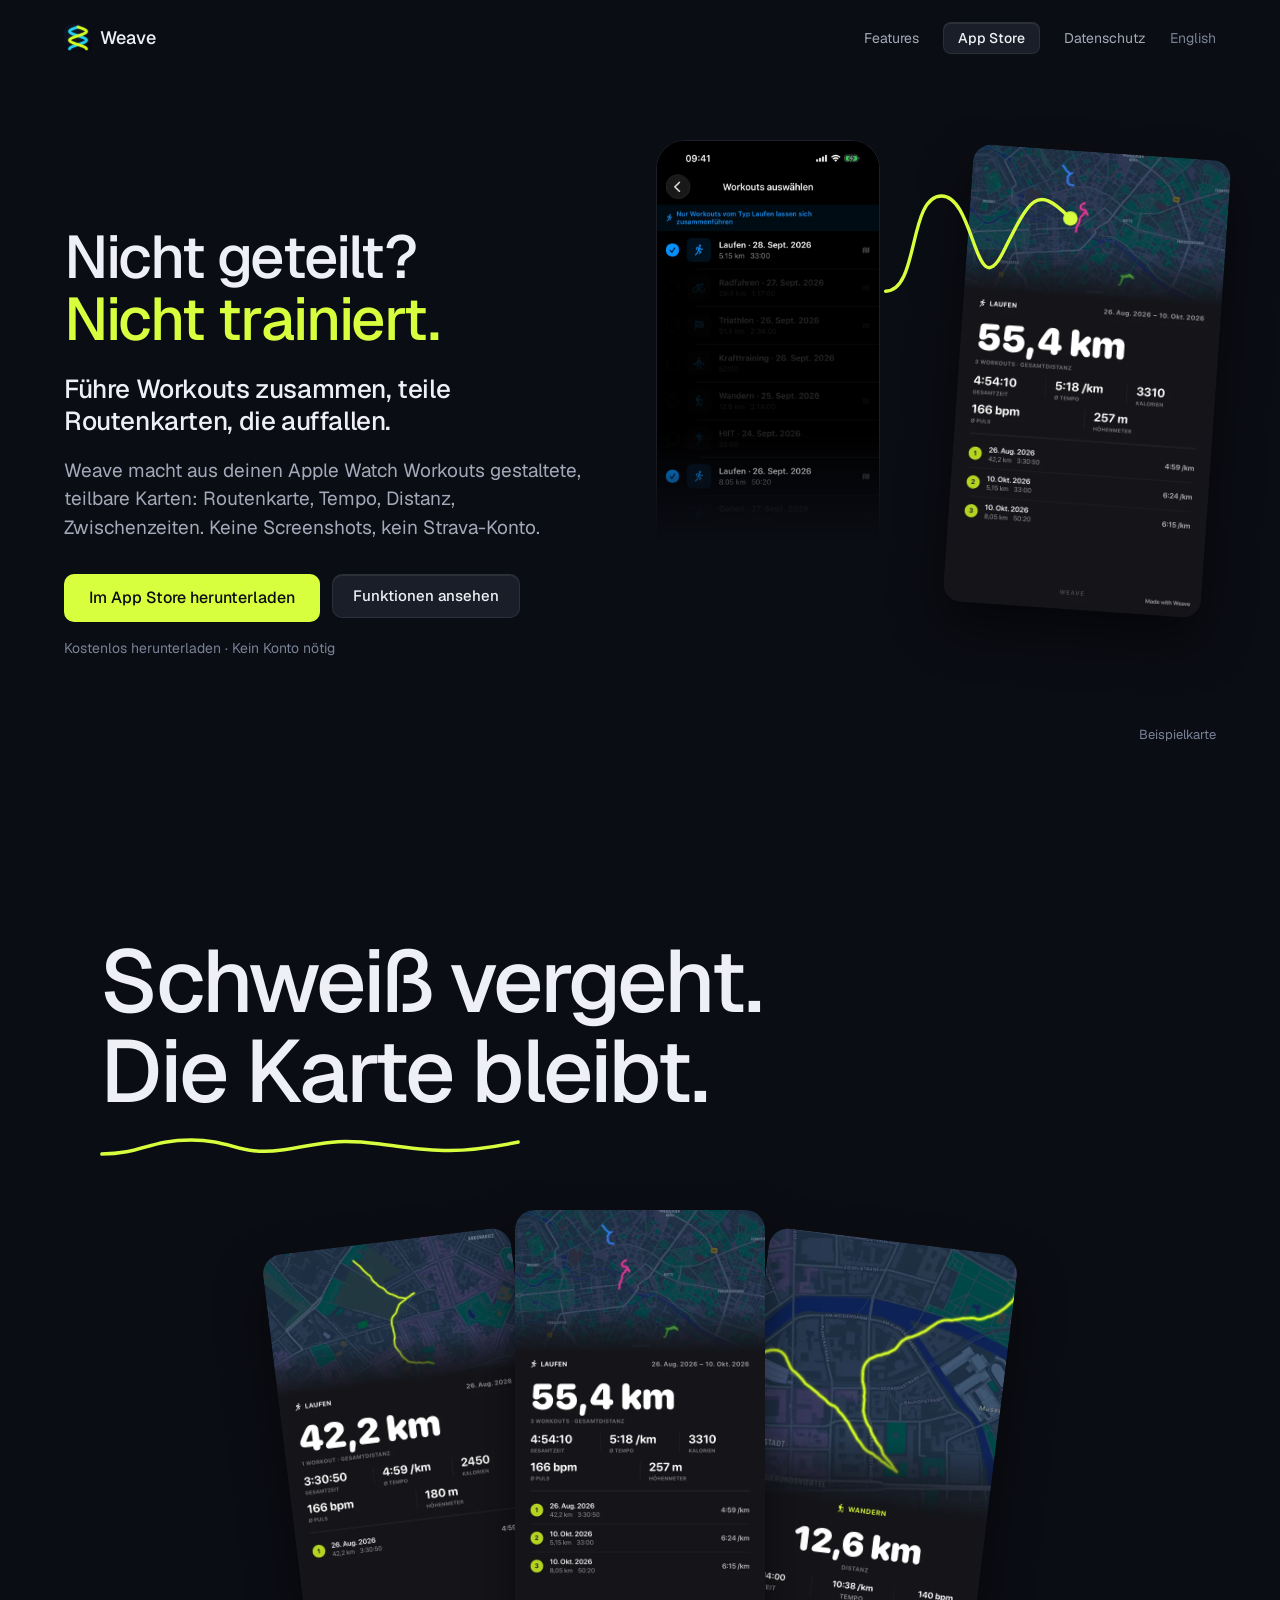
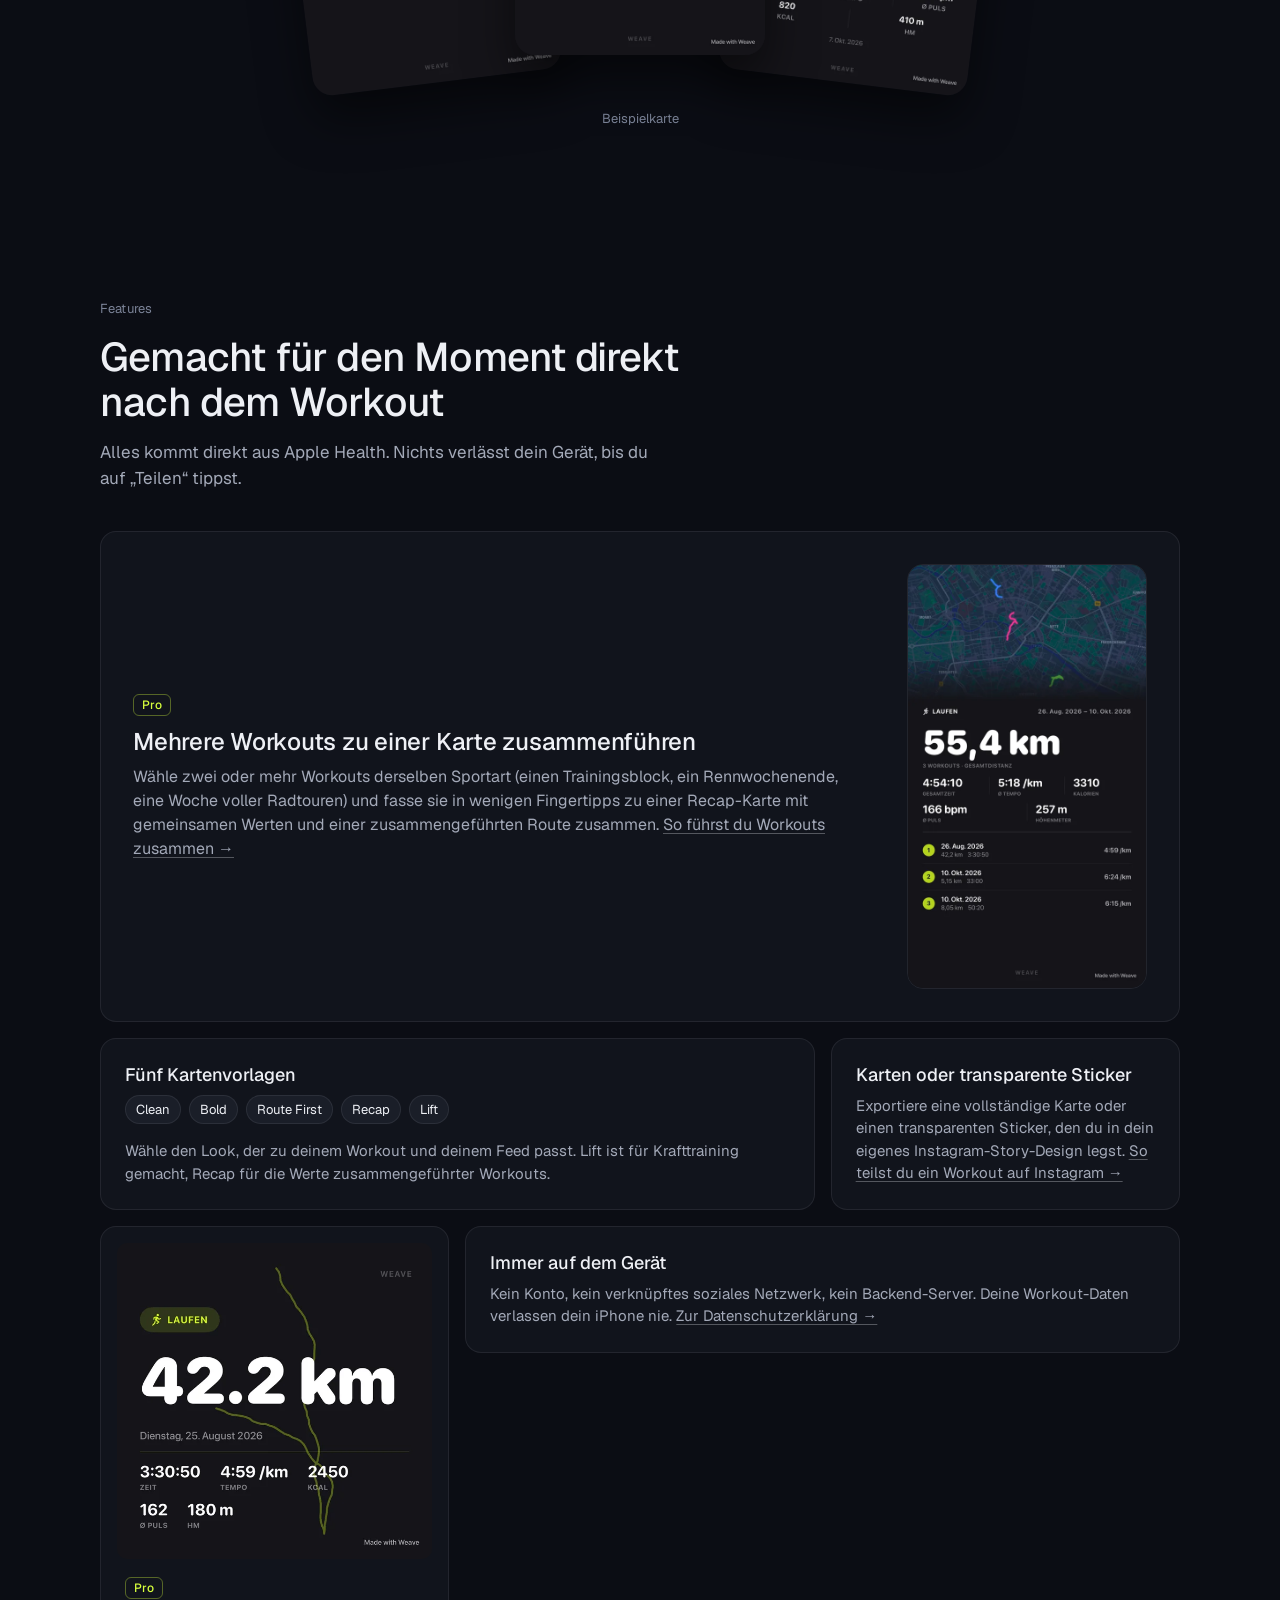
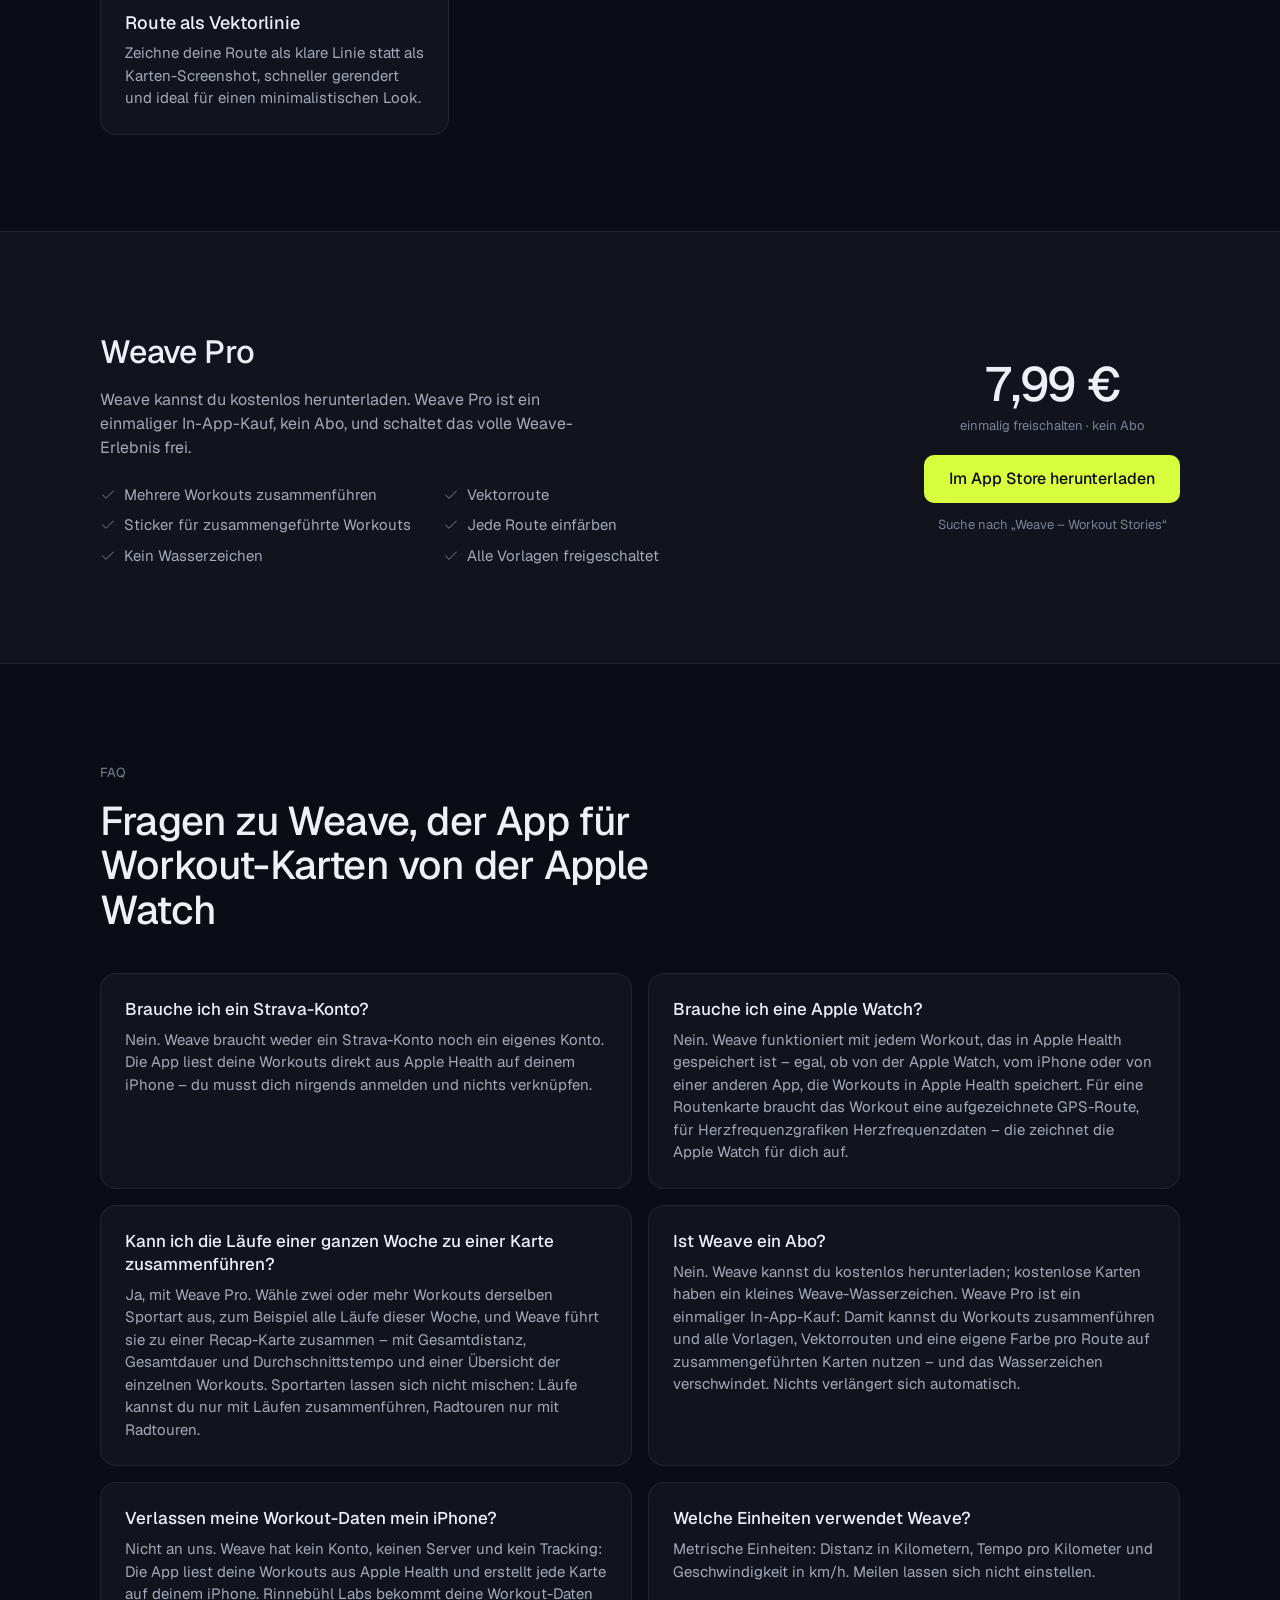
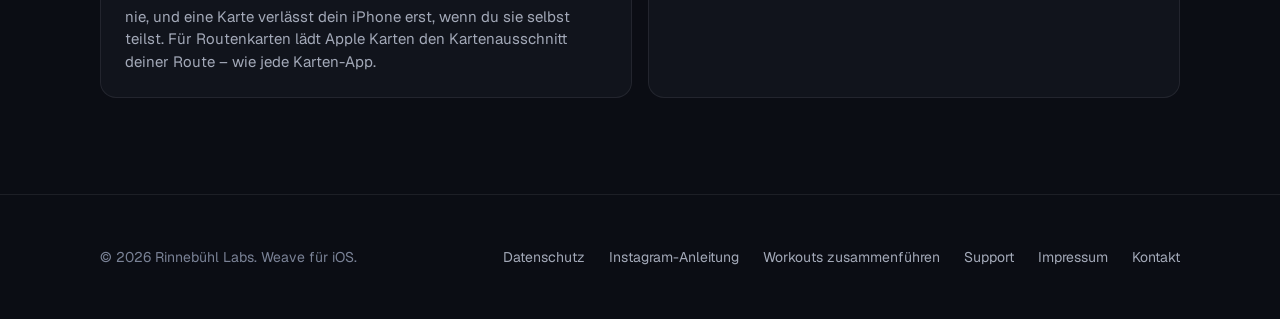
==== commit 3bc2d7dd: "fix: vector route card shows a real vector card (no map)" ====
--- a/de/index.html
+++ b/de/index.html
@@ -205,7 +205,7 @@
         <p>Exportiere eine vollständige Karte oder einen transparenten Sticker, den du in dein eigenes Instagram-Story-Design legst. <a href="share-workout-instagram.html">So teilst du ein Workout auf Instagram →</a></p>
       </div>
       <div class="card s2">
-        <div class="card-img"><img src="../assets/cards/de-story-hero.webp" width="540" height="960" loading="lazy" decoding="async" alt="Beispielkarte: Lauf mit Vektorroute, 42,2 km"></div>
+        <div class="card-img"><img src="../assets/cards/de-vector.webp" width="600" height="600" loading="lazy" decoding="async" alt="Beispielkarte: Lauf mit Vektorroute, 42,2 km"></div>
         <span class="tag">Pro</span><h3>Route als Vektorlinie</h3>
         <p>Zeichne deine Route als klare Linie statt als Karten-Screenshot, schneller gerendert und ideal für einen minimalistischen Look.</p>
       </div>
--- a/styles.css
+++ b/styles.css
@@ -281,7 +281,7 @@
   background: var(--bg-raised);
   color: var(--text);
 }
-.card-img { margin: -8px -8px 16px; height: 220px; overflow: hidden; border-radius: 10px; }
+.card-img { margin: -8px -8px 16px; aspect-ratio: 1; overflow: hidden; border-radius: 10px; }
 .card-img img { width: 100%; height: 100%; object-fit: cover; object-position: top; }
 
 /* One entrance on load: a short fade and rise */
@@ -370,6 +370,7 @@
 
 .card.s4 { grid-column: span 4; }
 .card.s2 { grid-column: span 2; }
+.card.s4:last-child { align-self: start; }
 
 .card .icon {
   width: 36px;
@@ -654,7 +655,6 @@
   .fan { padding: 0 12px; margin-top: 40px; }
   .fan-card { width: 33%; }
   .fan-card.f2 { margin: 0 -16px; }
-  .card-img { height: 180px; }
   .guide-shot img { height: 380px; }
   .section-head { margin-bottom: 32px; }
   .section-head h2 { max-width: none; }
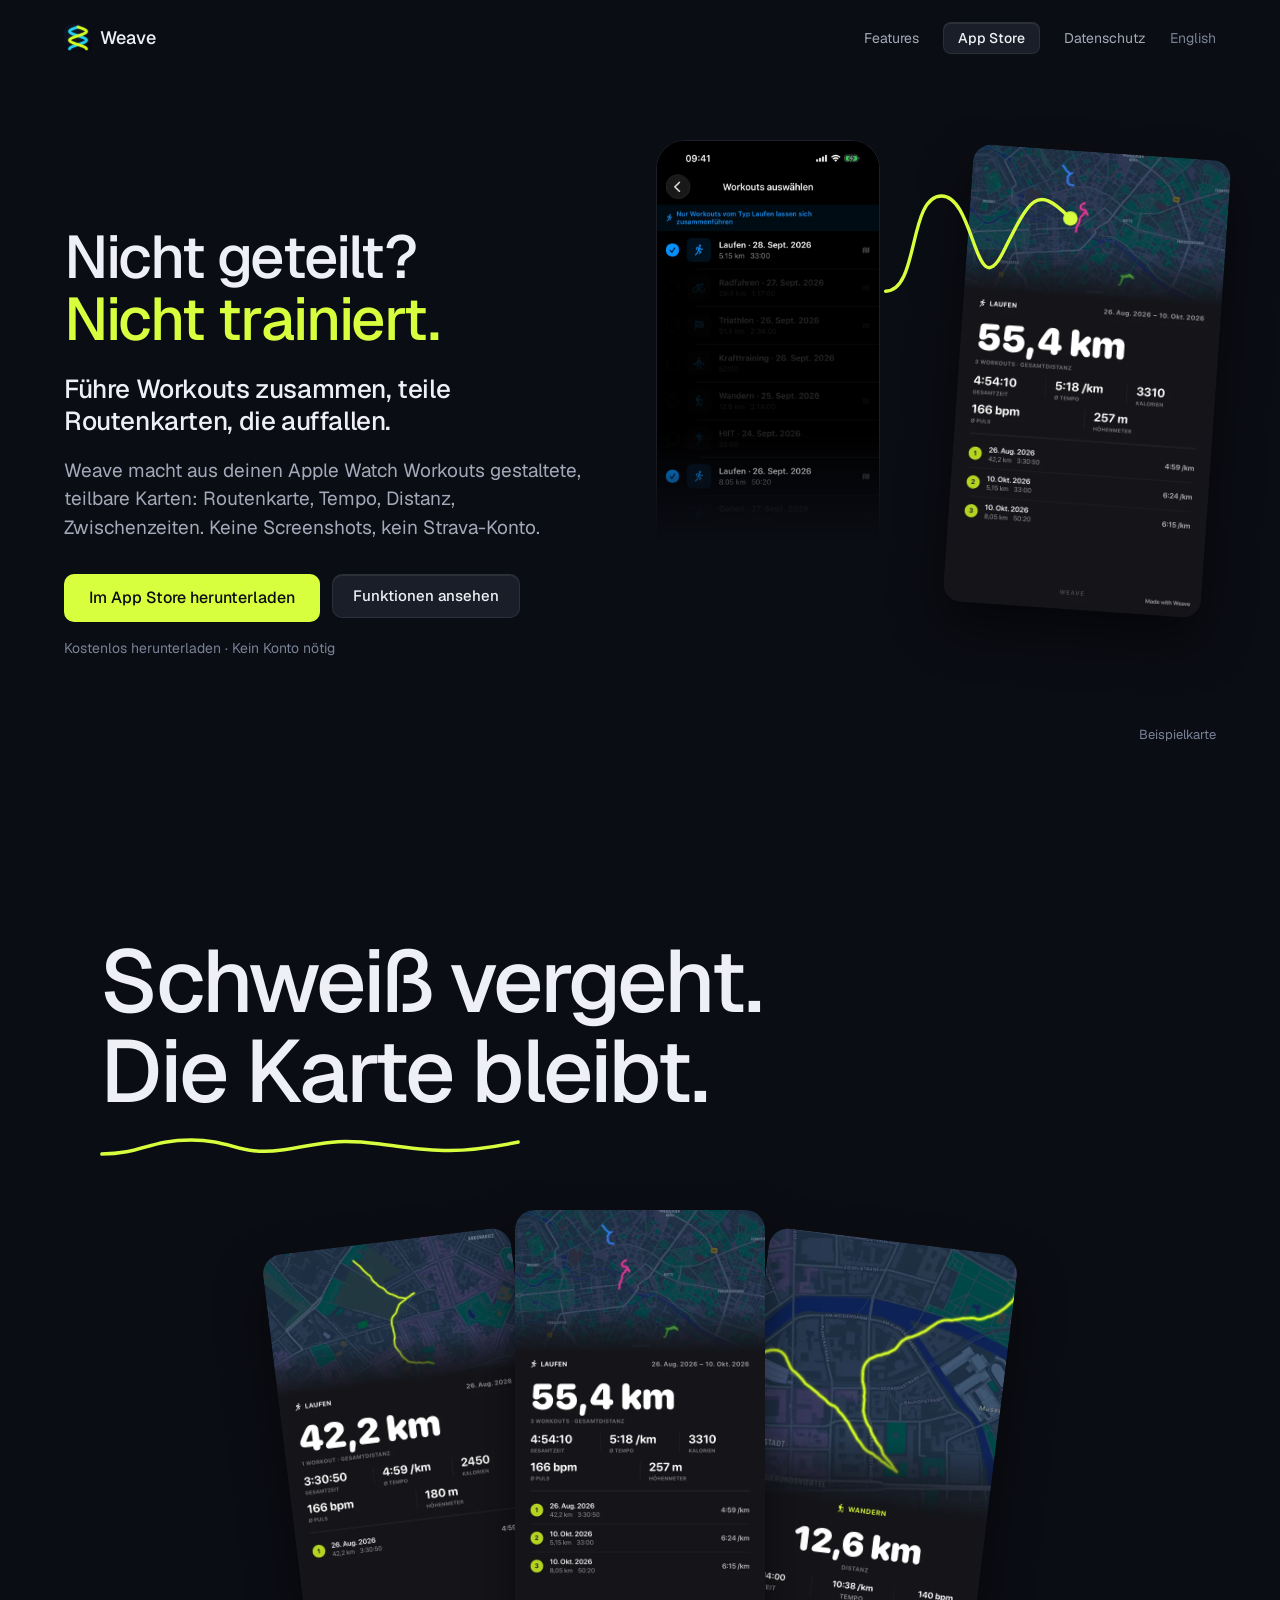
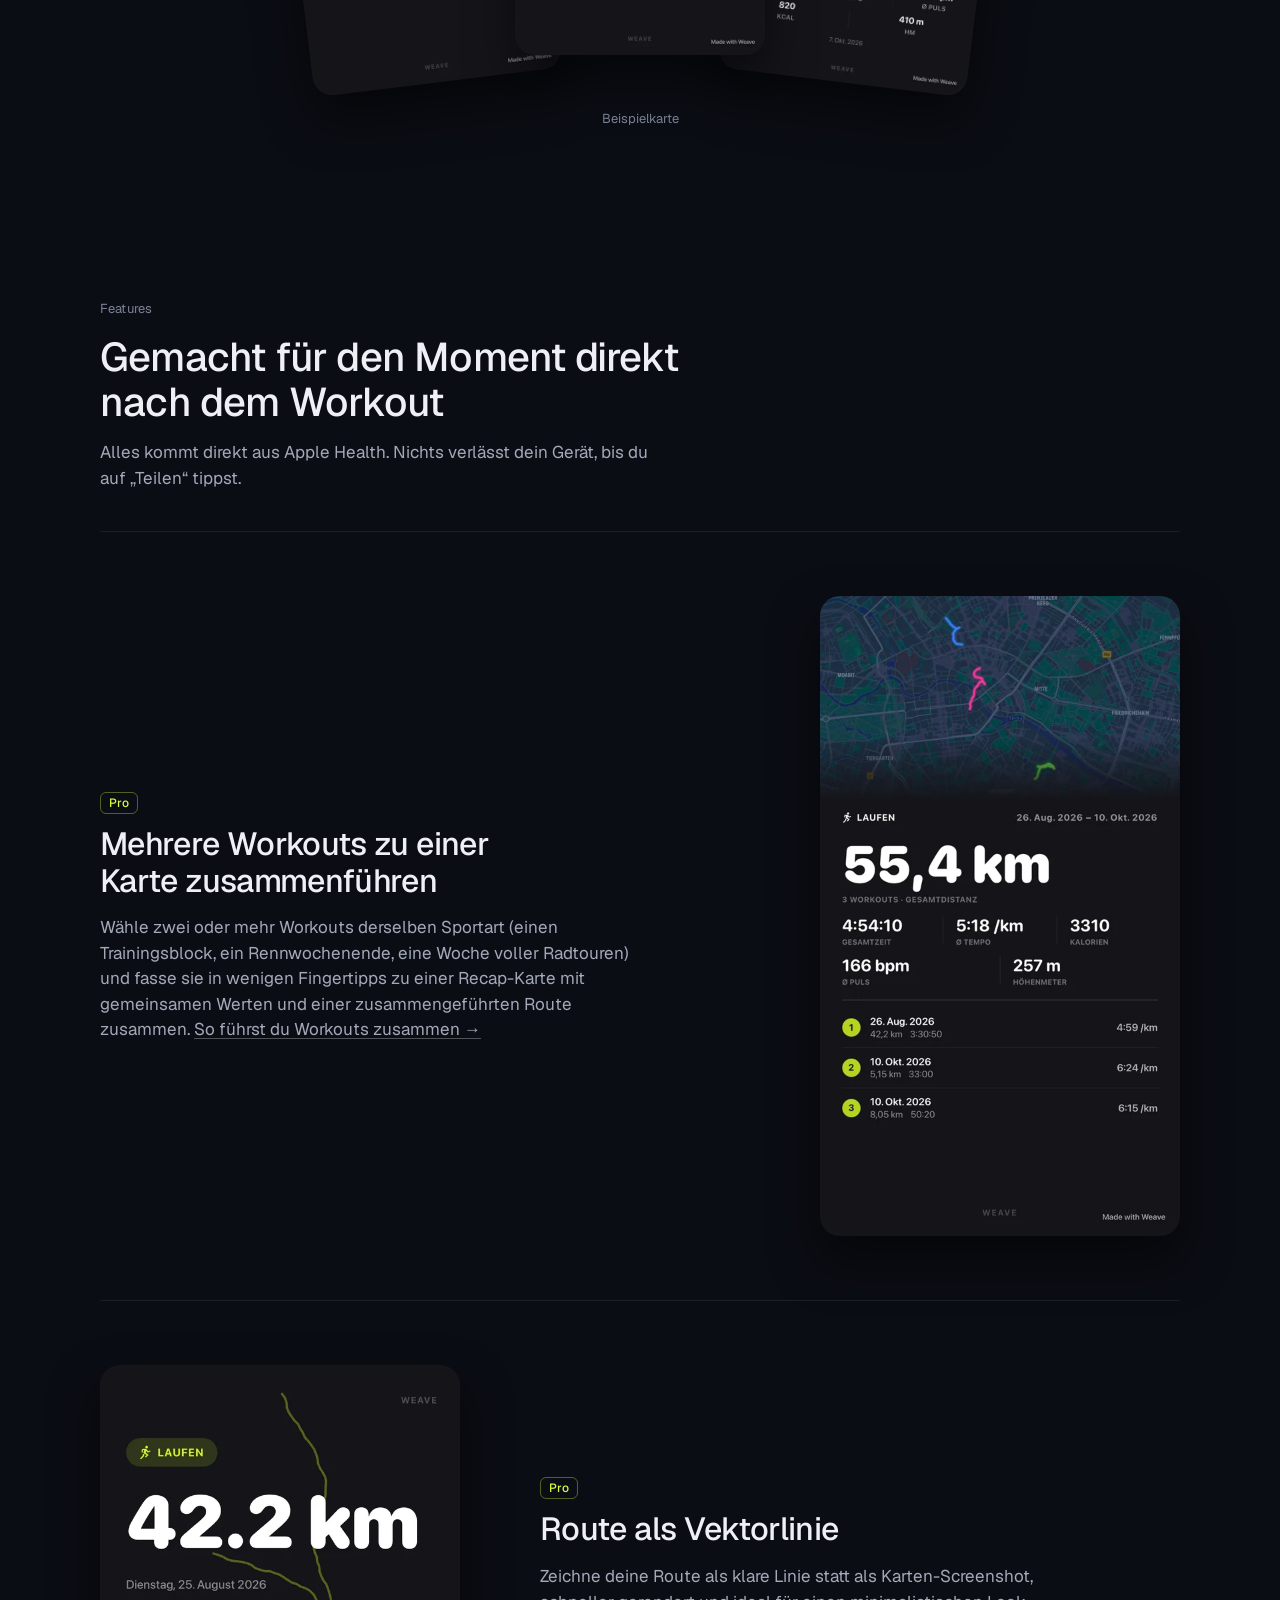
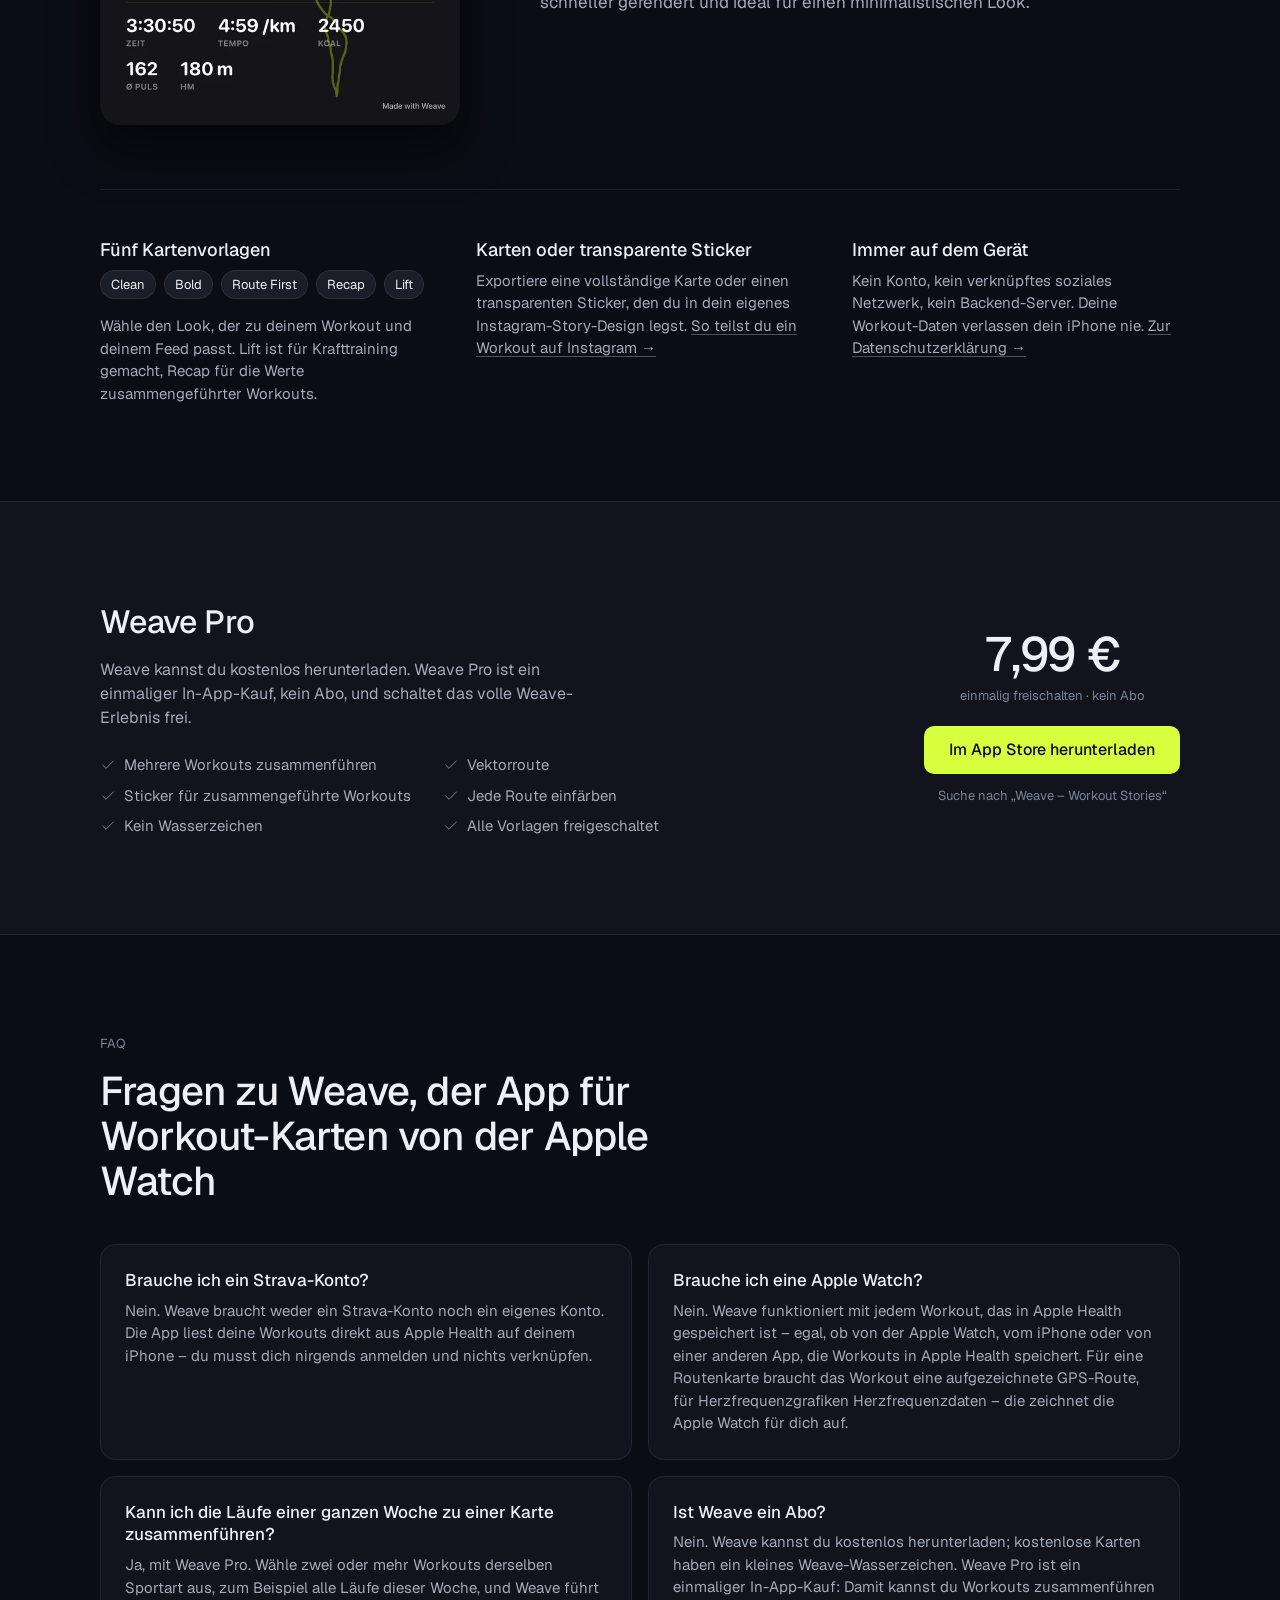
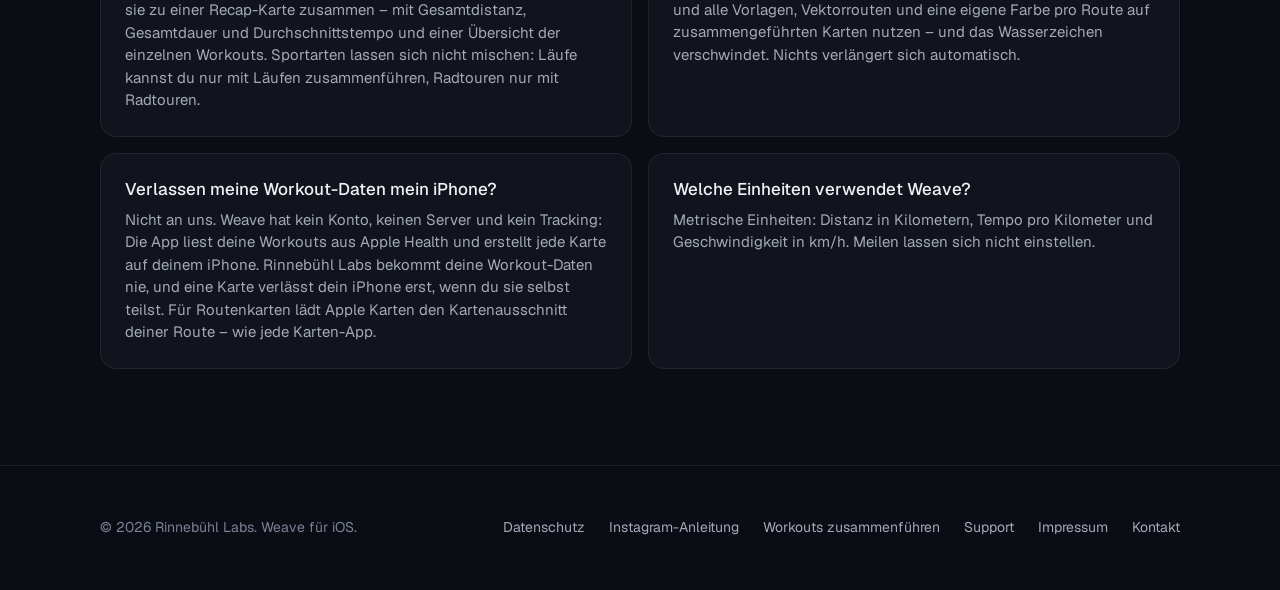
==== commit 2aceb7c8: "style: features as two big rows plus three plain columns instead of a card grid" ====
--- a/de/index.html
+++ b/de/index.html
@@ -187,31 +187,29 @@
       <h2>Gemacht für den Moment direkt nach dem Workout</h2>
       <p>Alles kommt direkt aus Apple Health. Nichts verlässt dein Gerät, bis du auf „Teilen“ tippst.</p>
     </div>
-    <div class="grid">
-      <div class="card wide">
-        <div class="card-copy">
+    <div class="feature-list">
+      <article class="feature">
+        <div class="feature-copy">
           <span class="tag">Pro</span><h3>Mehrere Workouts zu einer Karte zusammenführen</h3>
           <p>Wähle zwei oder mehr Workouts derselben Sportart (einen Trainingsblock, ein Rennwochenende, eine Woche voller Radtouren) und fasse sie in wenigen Fingertipps zu einer Recap-Karte mit gemeinsamen Werten und einer zusammengeführten Route zusammen. <a href="merge-workouts.html">So führst du Workouts zusammen →</a></p>
         </div>
-        <picture><img src="../assets/cards/de-story-merged.webp" width="540" height="960" loading="lazy" decoding="async" alt="Beispielkarte: drei zusammengeführte Läufe, 55,4 km"></picture>
-      </div>
-      <div class="card s4">
-        <h3>Fünf Kartenvorlagen</h3>
+        <div class="feature-visual"><picture><img src="../assets/cards/de-story-merged.webp" width="540" height="960" loading="lazy" decoding="async" alt="Beispielkarte: drei zusammengeführte Läufe, 55,4 km"></picture></div>
+      </article>
+      <article class="feature reverse">
+        <div class="feature-copy">
+          <span class="tag">Pro</span><h3>Route als Vektorlinie</h3>
+        <p>Zeichne deine Route als klare Linie statt als Karten-Screenshot, schneller gerendert und ideal für einen minimalistischen Look.</p>
+        </div>
+        <div class="feature-visual"><img src="../assets/cards/de-vector.webp" width="600" height="600" loading="lazy" decoding="async" alt="Beispielkarte: Lauf mit Vektorroute, 42,2 km"></div>
+      </article>
+      <div class="feature-more">
+        <div><h3>Fünf Kartenvorlagen</h3>
         <p class="chips"><span>Clean</span><span>Bold</span><span>Route First</span><span>Recap</span><span>Lift</span></p>
-        <p>Wähle den Look, der zu deinem Workout und deinem Feed passt. Lift ist für Krafttraining gemacht, Recap für die Werte zusammengeführter Workouts.</p>
-      </div>
-      <div class="card s2">
-        <h3>Karten oder transparente Sticker</h3>
-        <p>Exportiere eine vollständige Karte oder einen transparenten Sticker, den du in dein eigenes Instagram-Story-Design legst. <a href="share-workout-instagram.html">So teilst du ein Workout auf Instagram →</a></p>
-      </div>
-      <div class="card s2">
-        <div class="card-img"><img src="../assets/cards/de-vector.webp" width="600" height="600" loading="lazy" decoding="async" alt="Beispielkarte: Lauf mit Vektorroute, 42,2 km"></div>
-        <span class="tag">Pro</span><h3>Route als Vektorlinie</h3>
-        <p>Zeichne deine Route als klare Linie statt als Karten-Screenshot, schneller gerendert und ideal für einen minimalistischen Look.</p>
-      </div>
-      <div class="card s4">
-        <h3>Immer auf dem Gerät</h3>
-        <p>Kein Konto, kein verknüpftes soziales Netzwerk, kein Backend-Server. Deine Workout-Daten verlassen dein iPhone nie. <a href="privacy.html">Zur Datenschutzerklärung →</a></p>
+        <p>Wähle den Look, der zu deinem Workout und deinem Feed passt. Lift ist für Krafttraining gemacht, Recap für die Werte zusammengeführter Workouts.</p></div>
+        <div><h3>Karten oder transparente Sticker</h3>
+        <p>Exportiere eine vollständige Karte oder einen transparenten Sticker, den du in dein eigenes Instagram-Story-Design legst. <a href="share-workout-instagram.html">So teilst du ein Workout auf Instagram →</a></p></div>
+        <div><h3>Immer auf dem Gerät</h3>
+        <p>Kein Konto, kein verknüpftes soziales Netzwerk, kein Backend-Server. Deine Workout-Daten verlassen dein iPhone nie. <a href="privacy.html">Zur Datenschutzerklärung →</a></p></div>
       </div>
     </div>
   </section>
--- a/styles.css
+++ b/styles.css
@@ -281,8 +281,6 @@
   background: var(--bg-raised);
   color: var(--text);
 }
-.card-img { margin: -8px -8px 16px; aspect-ratio: 1; overflow: hidden; border-radius: 10px; }
-.card-img img { width: 100%; height: 100%; object-fit: cover; object-position: top; }
 
 /* One entrance on load: a short fade and rise */
 @keyframes rise {
@@ -351,84 +349,54 @@
   margin: 0;
 }
 
-/* Feature grid: rhythm of wide, 4/2 and 3/3 rows */
-.grid {
+/* Features: two big rows with their output, then three plain columns */
+.feature-list { max-width: var(--max-width); margin: 0 auto; }
+
+.feature {
   display: grid;
-  grid-template-columns: repeat(6, 1fr);
-  gap: 16px;
-  max-width: var(--max-width);
-  margin: 0 auto;
-}
-
-.card {
-  grid-column: span 3;
-  background: var(--bg-card);
-  border: 1px solid var(--border);
-  border-radius: 16px;
-  padding: 24px;
-}
-
-.card.s4 { grid-column: span 4; }
-.card.s2 { grid-column: span 2; }
-.card.s4:last-child { align-self: start; }
-
-.card .icon {
-  width: 36px;
-  height: 36px;
-  border-radius: 8px;
-  display: flex;
-  align-items: center;
-  justify-content: center;
-  background: var(--bg-raised);
-  border: 1px solid var(--border);
-  color: var(--text-dim);
-  margin-bottom: 20px;
-}
-
-.card .icon svg {
-  width: 18px;
-  height: 18px;
-  fill: none;
-  stroke: currentColor;
-  stroke-width: 1.5;
-  stroke-linecap: round;
-  stroke-linejoin: round;
-}
-
-.card h3 {
-  font-size: 1.125rem;
-  line-height: 1.3;
-  margin: 0 0 8px;
-}
-
-.card p {
-  color: var(--text-dim);
-  font-size: 0.9375rem;
-  margin: 0;
-}
-
-.card a { text-underline-offset: 3px; text-decoration-color: rgba(238, 240, 245, 0.3); }
-.card a:hover { text-decoration-color: var(--accent); }
-
-.card.wide {
-  grid-column: 1 / -1;
-  display: flex;
-  align-items: center;
+  grid-template-columns: minmax(0, 1fr) minmax(0, 360px);
+  align-items: center;
+  gap: 80px;
+  padding: 64px 0;
+  border-top: 1px solid var(--border);
+}
+.feature.reverse { grid-template-columns: minmax(0, 360px) minmax(0, 1fr); }
+.feature.reverse .feature-visual { order: -1; }
+
+.feature h3 {
+  font-size: clamp(1.5rem, 2.6vw, 2rem);
+  line-height: 1.15;
+  letter-spacing: -0.02em;
+  margin: 0 0 16px;
+  max-width: 20ch;
+}
+.feature p { color: var(--text-dim); font-size: 1.0625rem; margin: 0; max-width: 34rem; }
+.feature-visual img {
+  width: 100%;
+  height: auto;
+  border-radius: 20px;
+  box-shadow: 0 24px 48px rgba(0, 0, 0, 0.5);
+}
+.feature-visual picture { display: block; }
+
+.feature-more {
+  display: grid;
+  grid-template-columns: repeat(3, minmax(0, 1fr));
   gap: 48px;
-  flex-wrap: wrap;
-  padding: 32px;
-}
-
-.card.wide h3 { font-size: 1.5rem; line-height: 1.2; letter-spacing: -0.01em; }
-.card.wide p { font-size: 1rem; }
-.card.wide .card-copy { flex: 1 1 280px; }
-.card.wide > picture { flex: 0 1 auto; max-width: 100%; }
-.card.wide img {
-  width: 240px;
-  max-width: 100%;
-  height: auto;
-  border-radius: 16px;
-  border: 1px solid var(--border);
+  padding-top: 48px;
+  border-top: 1px solid var(--border);
+}
+.feature-more h3 { font-size: 1.125rem; line-height: 1.3; margin: 0 0 8px; }
+.feature-more p { color: var(--text-dim); font-size: 0.9375rem; margin: 0 0 12px; }
+.feature-more p:last-child { margin-bottom: 0; }
+.feature a, .feature-more a { text-underline-offset: 3px; text-decoration-color: rgba(238, 240, 245, 0.3); }
+.feature a:hover, .feature-more a:hover { text-decoration-color: var(--accent); }
+
+@media (max-width: 900px) {
+  .feature, .feature.reverse { grid-template-columns: 1fr; gap: 32px; padding: 48px 0; }
+  .feature.reverse .feature-visual { order: 0; }
+  .feature-visual { max-width: 300px; }
+  .feature-more { grid-template-columns: 1fr; gap: 32px; padding-top: 40px; }
 }
 
 /* Pro band */
@@ -629,7 +597,6 @@
     padding: 48px 24px 64px;
   }
   .stage { width: min(520px, 100%); margin: 0 auto; }
-  .card, .card.s4, .card.s2 { grid-column: 1 / -1; }
   .faq-list { grid-template-columns: 1fr; }
   section { padding: 72px 24px; }
 }
@@ -658,11 +625,6 @@
   .guide-shot img { height: 380px; }
   .section-head { margin-bottom: 32px; }
   .section-head h2 { max-width: none; }
-  .card { padding: 20px; }
-  .card.wide { padding: 20px; gap: 24px; }
-  .card.wide > picture { margin: 0 auto; width: 100%; }
-  .card.wide img { height: auto; width: 100%; max-width: 260px; margin: 0 auto; }
-  .card .icon { margin-bottom: 16px; }
   .pro-inner { gap: 32px; }
   .pro-inner h2 { font-size: 1.75rem; }
   .download-cta { width: 100%; text-align: left; }
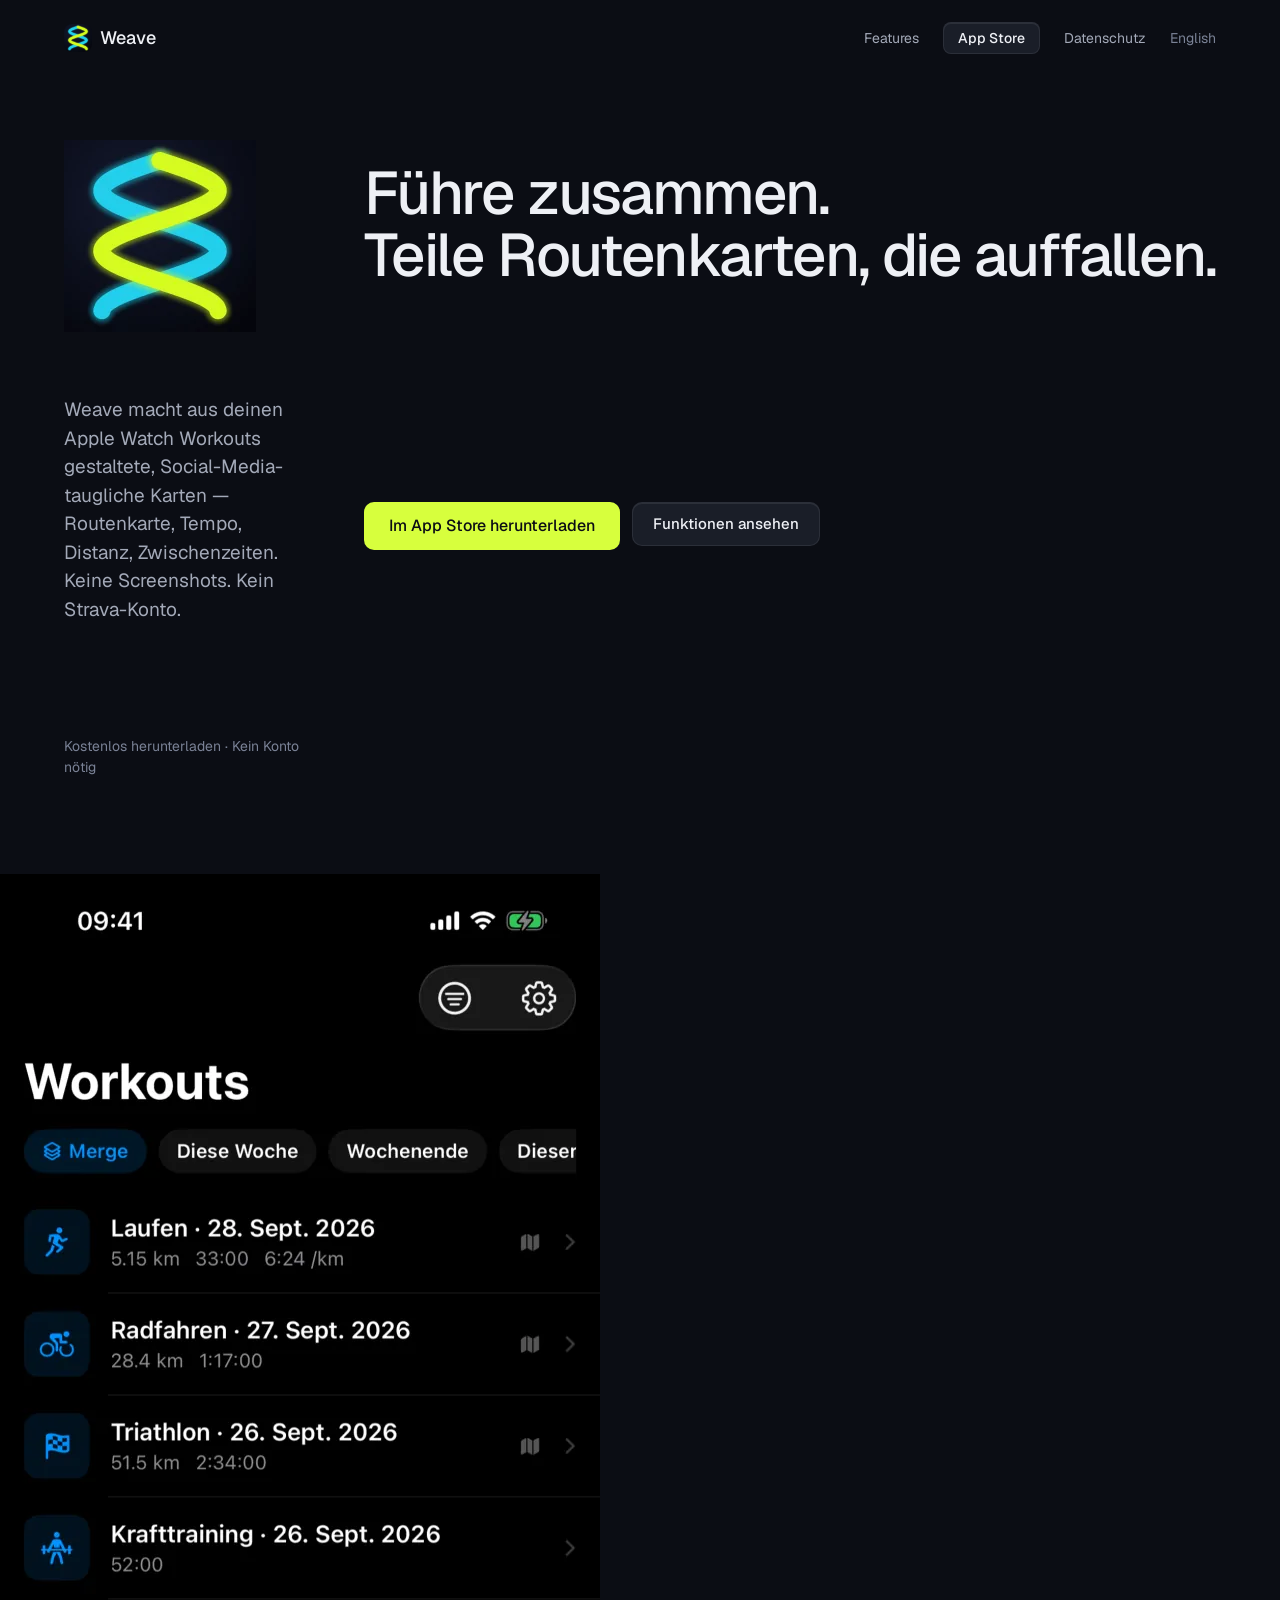
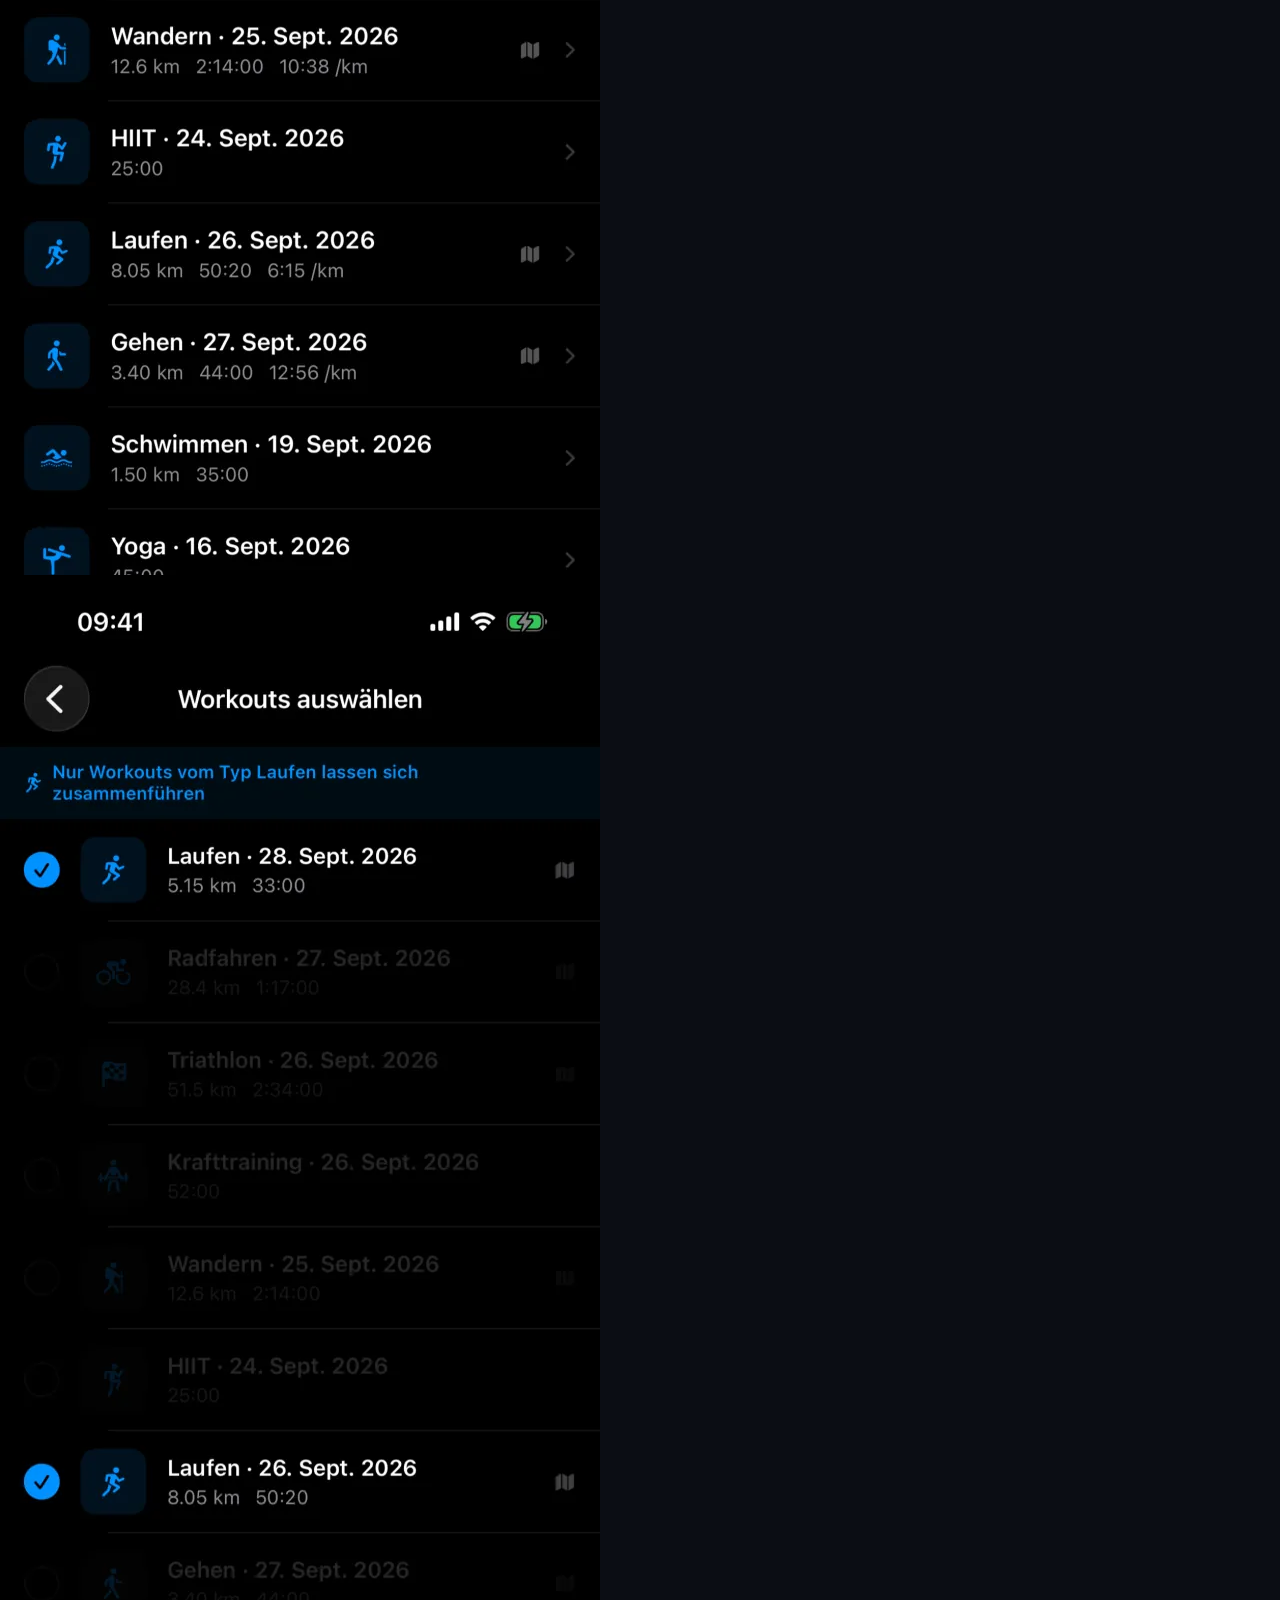
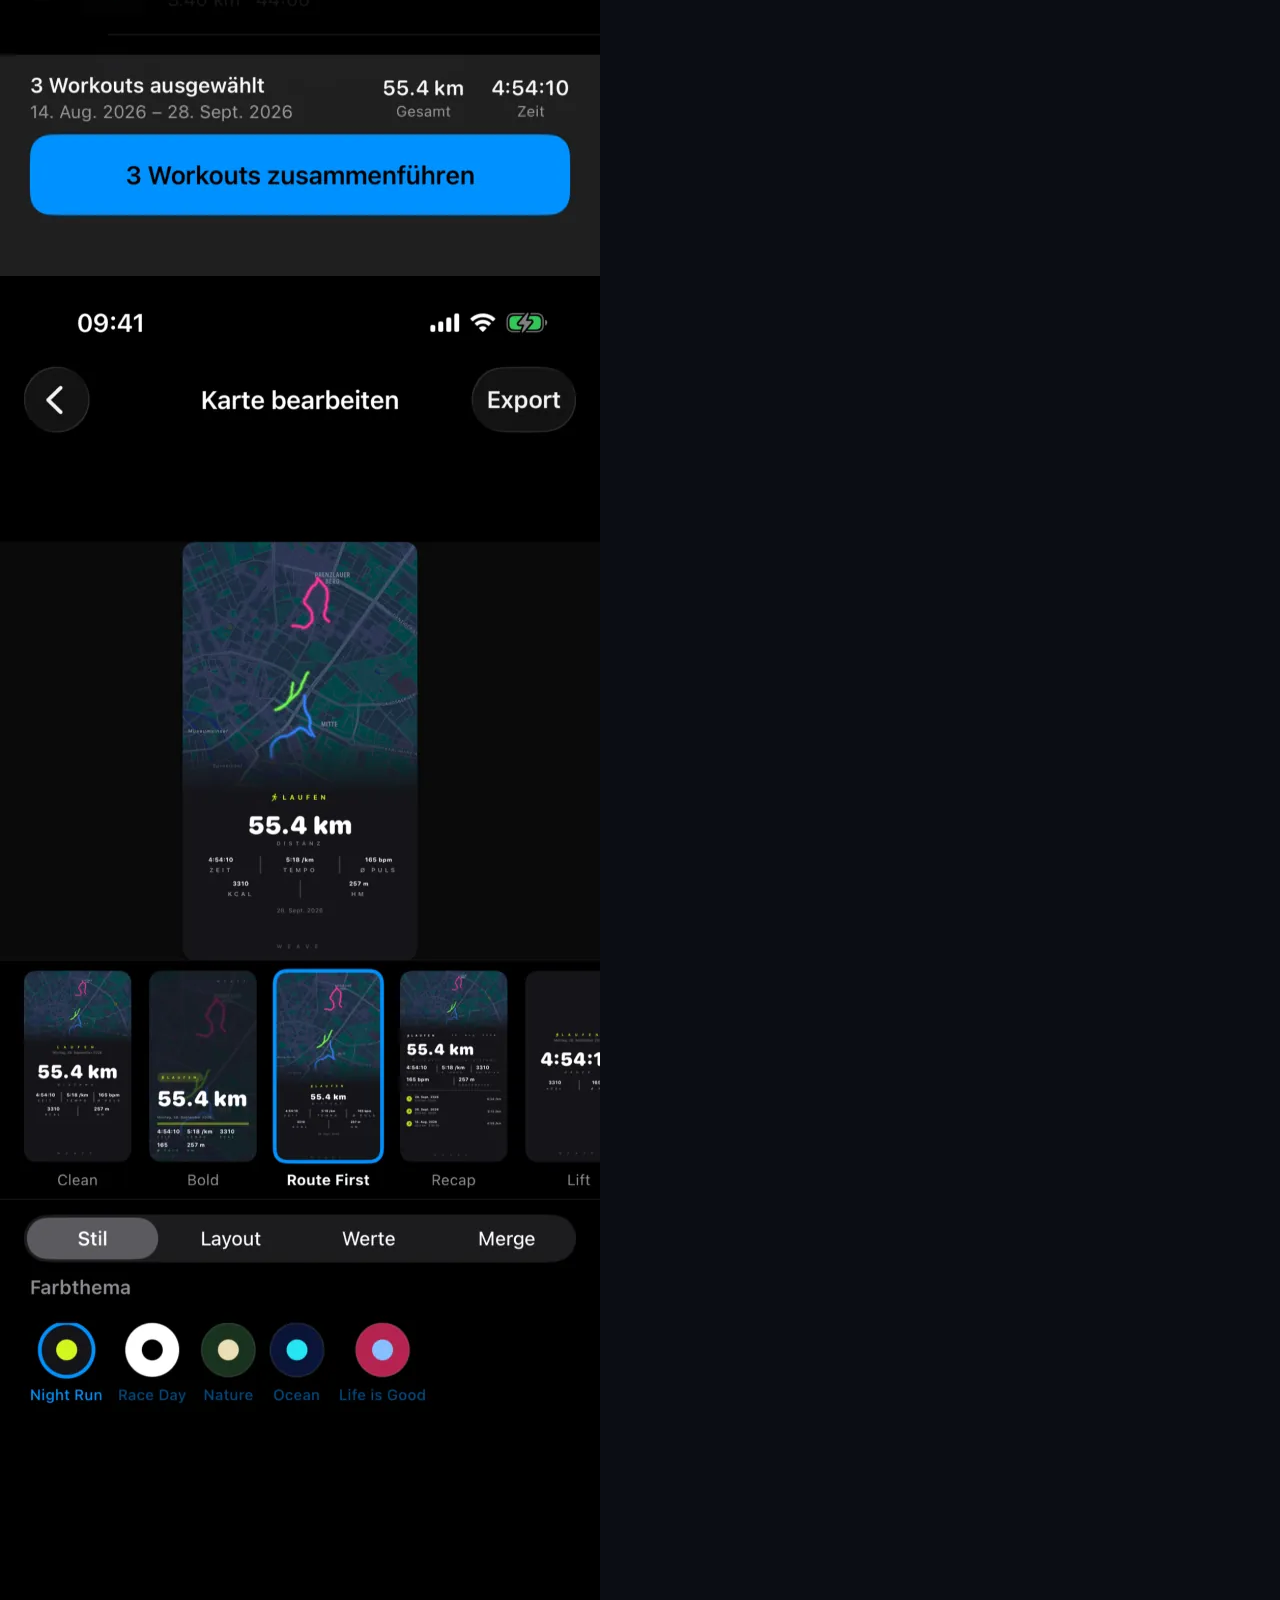
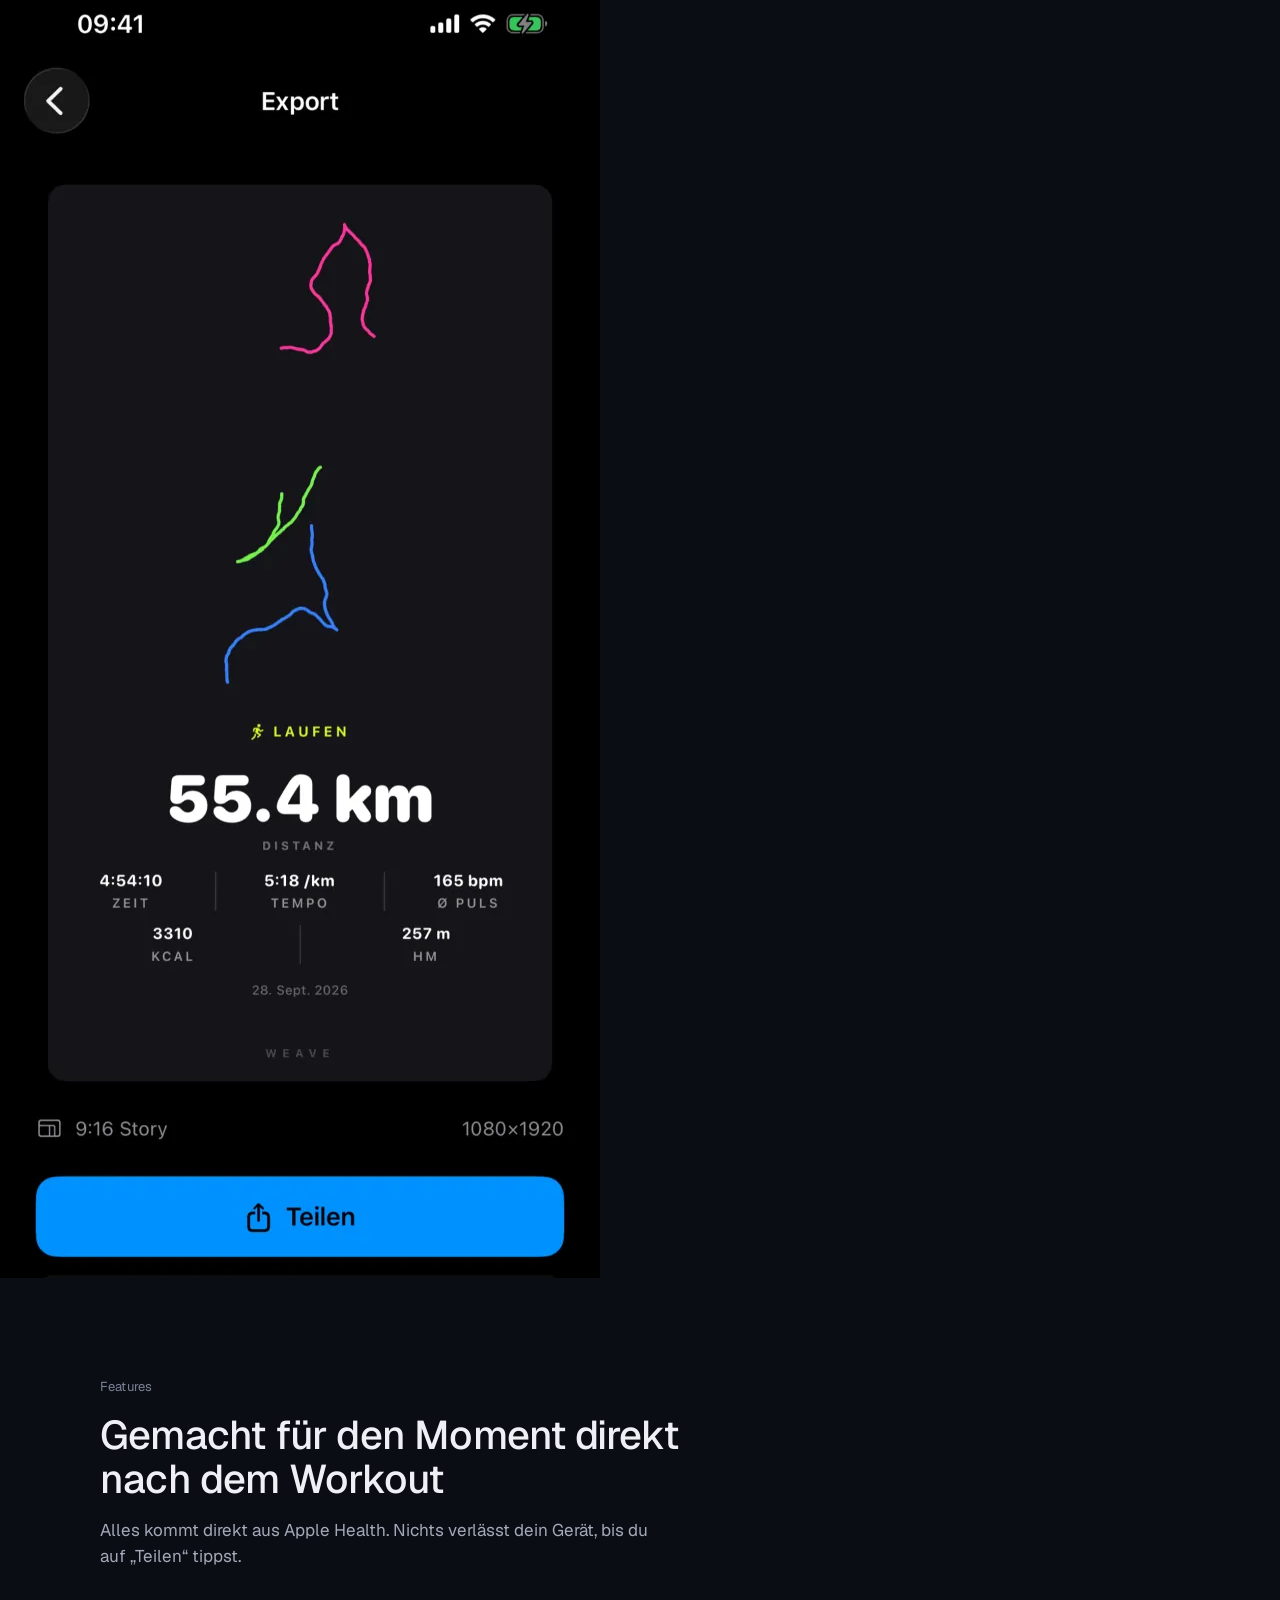
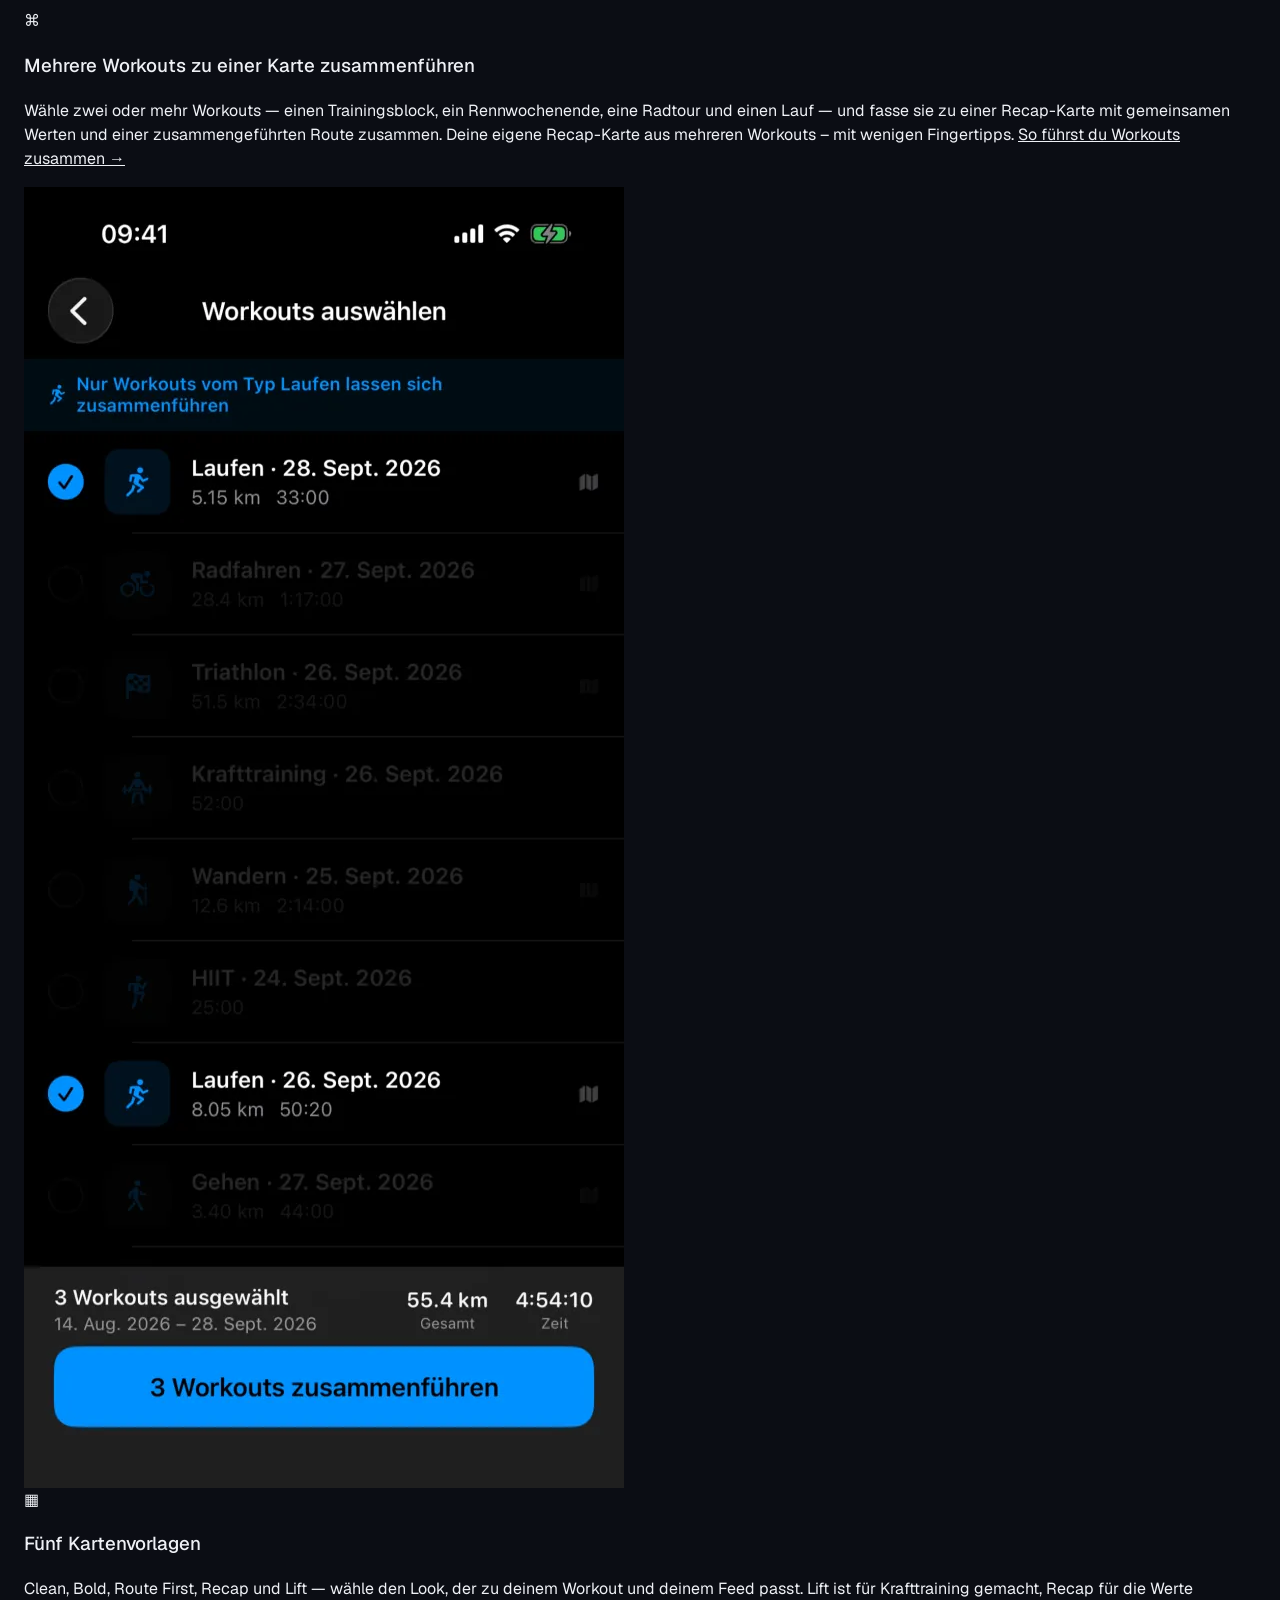
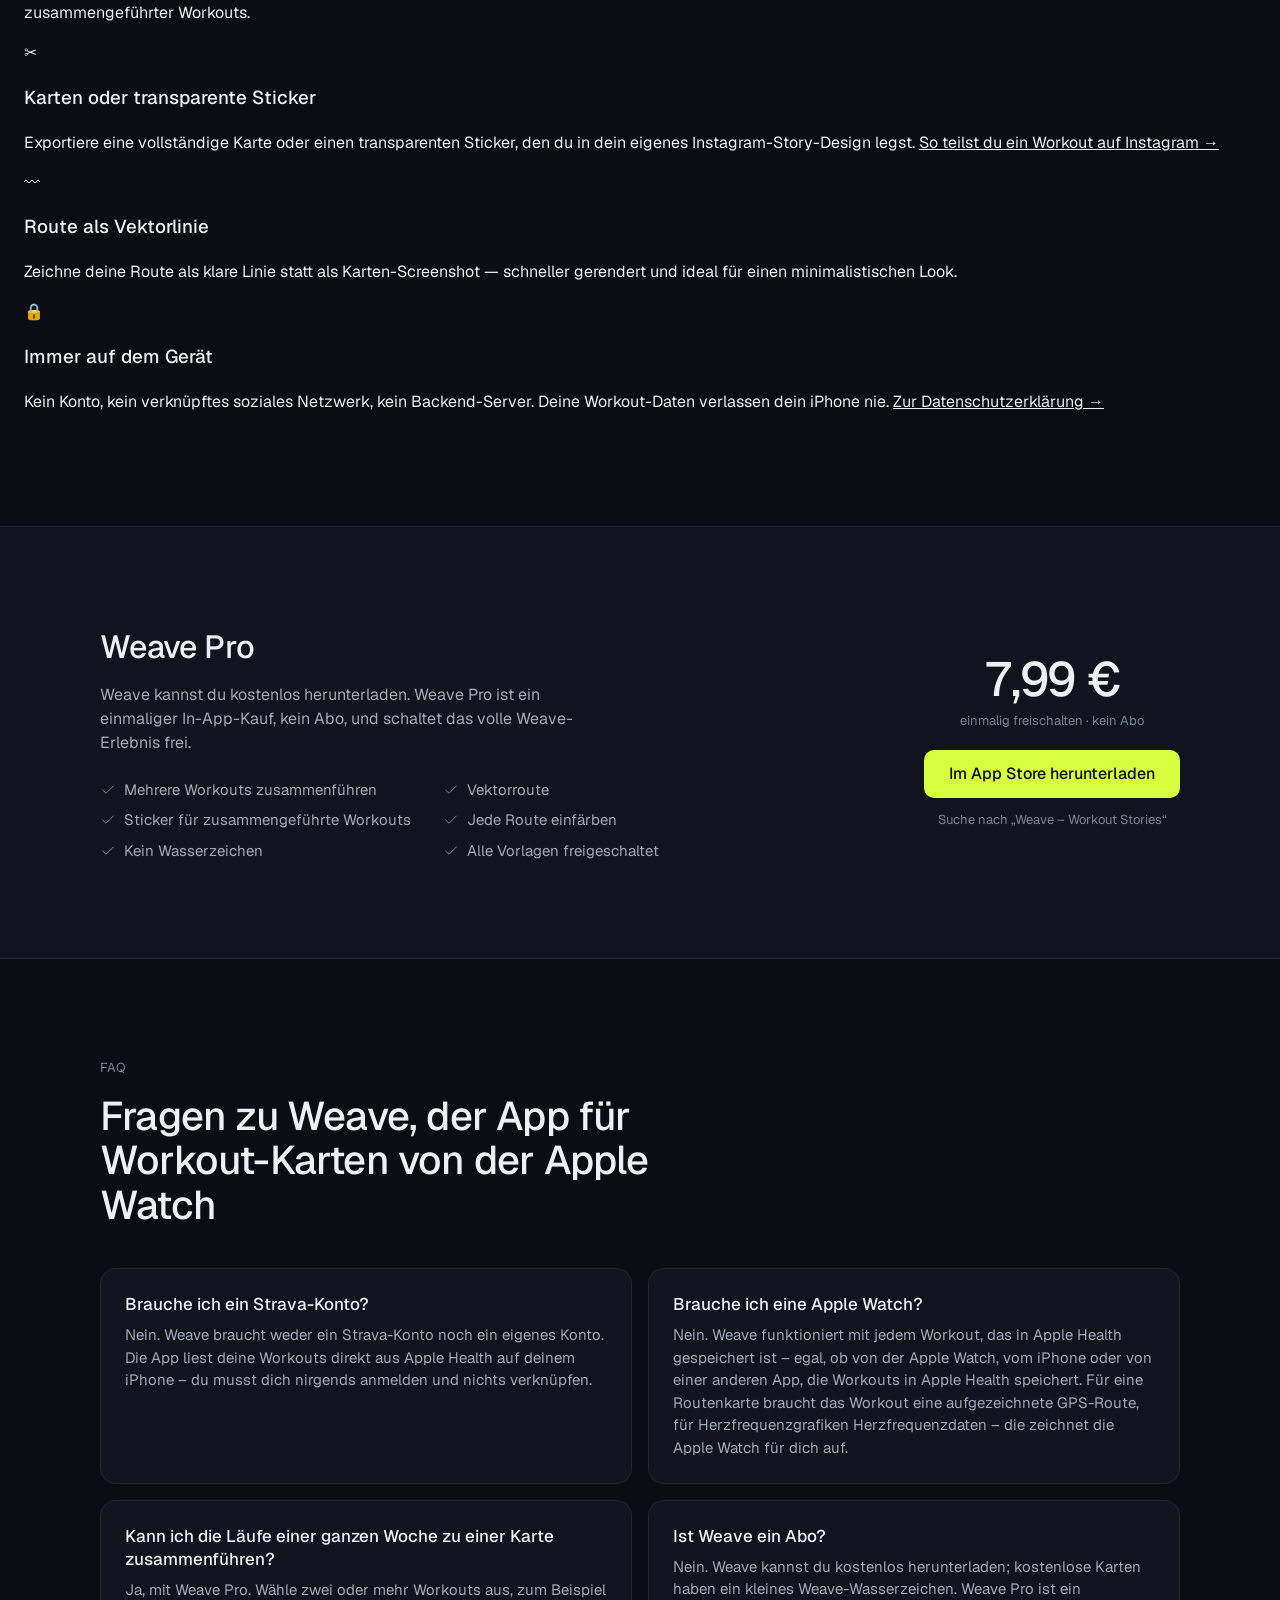
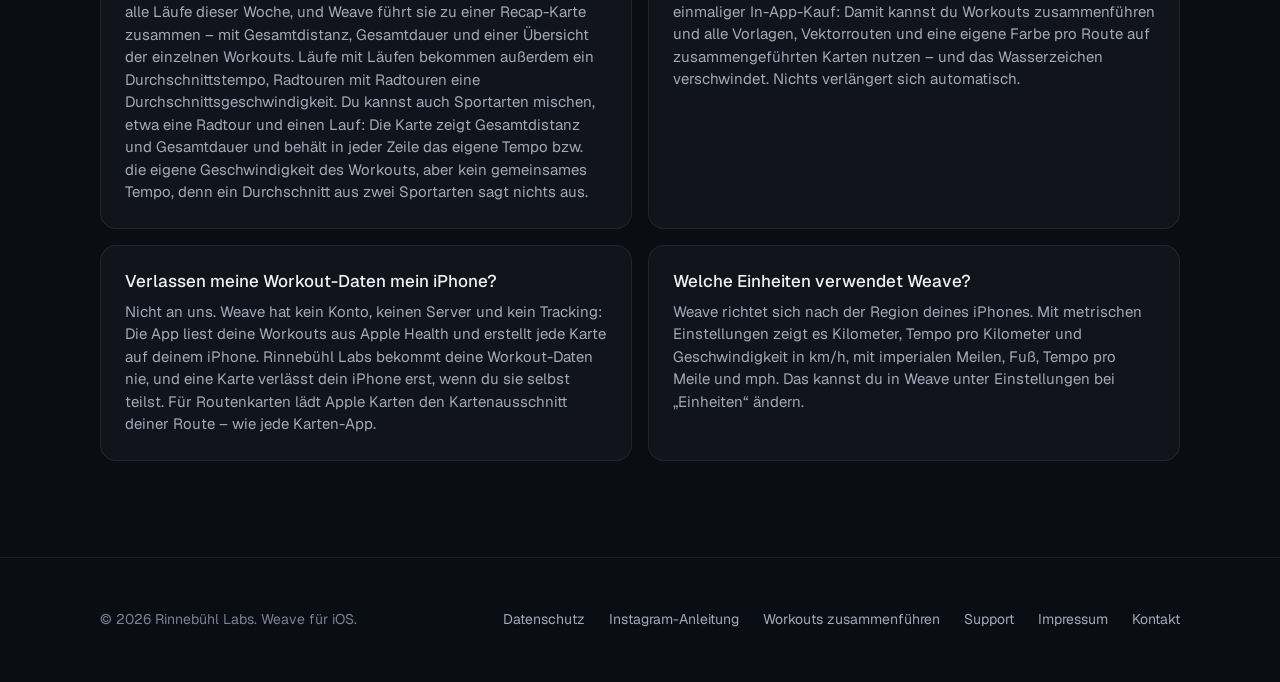
==== commit 12e2d5d0: "content: reflect Weave 1.3.0 (mixed merges, units, no-route merge graphic) Co-Authored-By: Claude So" ====
--- a/de/index.html
+++ b/de/index.html
@@ -12,9 +12,7 @@
   <link rel="alternate" hreflang="x-default" href="https://workoutstories.app/">
   <link rel="icon" href="../assets/favicon-32.png" sizes="32x32">
   <link rel="apple-touch-icon" href="../assets/favicon.png">
-  <link rel="preload" href="../assets/fonts/geist-latin-wght-normal.woff2" as="font" type="font/woff2" crossorigin>
   <link rel="stylesheet" href="../styles.css">
-  <meta name="theme-color" content="#0b0d14">
 
   <meta property="og:type" content="website">
   <meta property="og:url" content="https://workoutstories.app/de/">
@@ -37,7 +35,7 @@
         "name": "Weave",
         "url": "https://workoutstories.app/de/",
         "inLanguage": "de",
-        "description": "Weave ist eine iPhone-App, die deine Workouts aus Apple Health, aufgezeichnet mit Apple Watch oder iPhone, in gestaltete Karten und transparente Sticker für Instagram verwandelt und mehrere Workouts derselben Sportart zu einer Recap-Karte zusammenführt.",
+        "description": "Weave ist eine iPhone-App, die deine Workouts aus Apple Health, aufgezeichnet mit Apple Watch oder iPhone, in gestaltete Karten und transparente Sticker für Instagram verwandelt und mehrere Workouts, auch verschiedener Sportarten, zu einer Recap-Karte zusammenführt.",
         "operatingSystem": "iOS",
         "applicationCategory": "HealthApplication",
         "image": "https://workoutstories.app/assets/favicon.png",
@@ -89,7 +87,7 @@
             "name": "Kann ich die Läufe einer ganzen Woche zu einer Karte zusammenführen?",
             "acceptedAnswer": {
               "@type": "Answer",
-              "text": "Ja, mit Weave Pro. Wähle zwei oder mehr Workouts derselben Sportart aus, zum Beispiel alle Läufe dieser Woche, und Weave führt sie zu einer Recap-Karte zusammen – mit Gesamtdistanz, Gesamtdauer und Durchschnittstempo und einer Übersicht der einzelnen Workouts. Sportarten lassen sich nicht mischen: Läufe kannst du nur mit Läufen zusammenführen, Radtouren nur mit Radtouren."
+              "text": "Ja, mit Weave Pro. Wähle zwei oder mehr Workouts aus, zum Beispiel alle Läufe dieser Woche, und Weave führt sie zu einer Recap-Karte zusammen – mit Gesamtdistanz, Gesamtdauer und einer Übersicht der einzelnen Workouts. Läufe mit Läufen bekommen außerdem ein Durchschnittstempo, Radtouren mit Radtouren eine Durchschnittsgeschwindigkeit. Du kannst auch Sportarten mischen, etwa eine Radtour und einen Lauf: Die Karte zeigt Gesamtdistanz und Gesamtdauer und behält in jeder Zeile das eigene Tempo bzw. die eigene Geschwindigkeit des Workouts, aber kein gemeinsames Tempo, denn ein Durchschnitt aus zwei Sportarten sagt nichts aus."
             }
           },
           {
@@ -113,7 +111,7 @@
             "name": "Welche Einheiten verwendet Weave?",
             "acceptedAnswer": {
               "@type": "Answer",
-              "text": "Metrische Einheiten: Distanz in Kilometern, Tempo pro Kilometer und Geschwindigkeit in km/h. Meilen lassen sich nicht einstellen."
+              "text": "Weave richtet sich nach der Region deines iPhones. Mit metrischen Einstellungen zeigt es Kilometer, Tempo pro Kilometer und Geschwindigkeit in km/h, mit imperialen Meilen, Fuß, Tempo pro Meile und mph. Das kannst du in Weave unter Einstellungen bei „Einheiten“ ändern."
             }
           }
         ]
@@ -141,75 +139,75 @@
   </nav>
 
   <header class="hero">
-    <div class="hero-copy">
-      <h1>Nicht geteilt?<br><span class="accent-text">Nicht trainiert.</span></h1>
-      <p class="hero-sub">Führe Workouts zusammen, teile Routenkarten, die auffallen.</p>
-      <p class="lede">Weave macht aus deinen Apple Watch Workouts gestaltete, teilbare Karten: Routenkarte, Tempo, Distanz, Zwischenzeiten. Keine Screenshots, kein Strava-Konto.</p>
-      <div class="cta-row">
+    <picture>
+      <source srcset="../assets/logo.webp" type="image/webp">
+      <img class="hero-logo" src="../assets/logo.png" width="192" height="192" alt="Weave App-Icon">
+    </picture>
+    <h1>Führe <span class="workout-word" data-fit><span class="word-viewport" aria-hidden="true"><span class="word-track"><span data-word="Läufe"></span><span data-word="Radtouren"></span><span data-word="Wanderungen"></span><span data-word="Spaziergänge"></span><span data-word="Läufe"></span></span></span><span class="sr-only">Läufe</span></span> zusammen. <br>Teile <span class="gradient-text">Routenkarten</span>, die auffallen.</h1>
+    <p class="lede">Weave macht aus deinen Apple Watch Workouts gestaltete, Social-Media-taugliche Karten — Routenkarte, Tempo, Distanz, Zwischenzeiten. Keine Screenshots. Kein Strava-Konto.</p>
+    <div class="cta-row">
       <a class="btn btn-primary btn-store" href="https://apps.apple.com/de/app/weave-workout-stories/id6798253561"> Im App Store herunterladen</a>
       <a class="btn btn-secondary" href="#features">Funktionen ansehen</a>
     </div>
     <p class="cta-note">Kostenlos herunterladen · Kein Konto nötig</p>
-    </div>
-    <figure class="stage">
-      <div class="stage-phone">
-        <picture>
-          <source srcset="../assets/screenshots/de/screen-1.webp" type="image/webp">
-          <img src="../assets/screenshots/de/screen-1.png" width="600" height="1301" fetchpriority="high" alt="Drei ausgewählte Läufe in Weave, daneben die fertige Recap-Karte">
-        </picture>
-      </div>
-      <svg class="stage-route" viewBox="0 0 100 108" aria-hidden="true">
-        <path class="route-path" pathLength="1" d="M41 27 C47 27 45 10 51 10 S57 30 62 20 S68 8 74 14"/>
-        <circle class="route-dot" cx="74" cy="14" r="1.3"/>
-      </svg>
-      <div class="stage-card">
-        <img fetchpriority="high" src="../assets/cards/de-story-merged.webp" width="540" height="960" alt="Beispielkarte: drei zusammengeführte Läufe, 55,4 km">
-      </div>
-      <figcaption>Beispielkarte</figcaption>
-    </figure>
   </header>
 
-  <section class="band" id="band">
-    <div class="band-inner">
-      <h2 class="band-line">Schweiß vergeht. Die Karte bleibt.</h2>
-      <svg class="band-route" viewBox="0 0 600 24" preserveAspectRatio="none" aria-hidden="true"><path class="route-path" pathLength="1" d="M2 18 C60 18 70 4 130 4 S200 20 260 14 S330 2 400 8 S500 20 598 6"/></svg>
-    </div>
-    <div class="fan">
-      <figure class="fan-card f1"><img src="../assets/cards/de-story-hero.webp" width="540" height="960" loading="lazy" decoding="async" alt="Beispielkarte: Lauf mit Vektorroute, 42,2 km"></figure>
-      <figure class="fan-card f2"><img src="../assets/cards/de-story-merged.webp" width="540" height="960" loading="lazy" decoding="async" alt="Beispielkarte: drei zusammengeführte Läufe, 55,4 km"></figure>
-      <figure class="fan-card f3"><img src="../assets/cards/de-story-route.webp" width="540" height="960" loading="lazy" decoding="async" alt="Beispielkarte: Wanderung mit Route First, 12,6 km"></figure>
-    </div>
-    <p class="fan-note">Beispielkarte</p>
-  </section>
+  <div class="shots">
+    <picture>
+      <source srcset="../assets/screenshots/de/screen-2.webp" type="image/webp">
+      <img src="../assets/screenshots/de/screen-2.png" width="600" height="1301" fetchpriority="low" alt="Weave Workout-Liste mit Merge-Tab">
+    </picture>
+    <picture>
+      <source srcset="../assets/screenshots/de/screen-1.webp" type="image/webp">
+      <img src="../assets/screenshots/de/screen-1.png" width="600" height="1301" fetchpriority="low" alt="Weave Merge-Auswahl mit drei ausgewählten Läufen">
+    </picture>
+    <picture>
+      <source srcset="../assets/screenshots/de/screen-3.webp" type="image/webp">
+      <img src="../assets/screenshots/de/screen-3.png" width="600" height="1301" fetchpriority="low" alt="Weave Karteneditor mit den Vorlagen und einer Routenkarte aus drei Läufen">
+    </picture>
+    <picture>
+      <source srcset="../assets/screenshots/de/screen-4.webp" type="image/webp">
+      <img src="../assets/screenshots/de/screen-4.png" width="600" height="1301" fetchpriority="low" alt="Weave Export einer Laufkarte mit der Route als Vektorlinie">
+    </picture>
+  </div>
+
   <section id="features">
     <div class="section-head">
       <span class="eyebrow">Features</span>
       <h2>Gemacht für den Moment direkt nach dem Workout</h2>
       <p>Alles kommt direkt aus Apple Health. Nichts verlässt dein Gerät, bis du auf „Teilen“ tippst.</p>
     </div>
-    <div class="feature-list">
-      <article class="feature">
-        <div class="feature-copy">
-          <span class="tag">Pro</span><h3>Mehrere Workouts zu einer Karte zusammenführen</h3>
-          <p>Wähle zwei oder mehr Workouts derselben Sportart (einen Trainingsblock, ein Rennwochenende, eine Woche voller Radtouren) und fasse sie in wenigen Fingertipps zu einer Recap-Karte mit gemeinsamen Werten und einer zusammengeführten Route zusammen. <a href="merge-workouts.html">So führst du Workouts zusammen →</a></p>
+    <div class="grid">
+      <div class="card wide">
+        <div class="card-copy">
+          <div class="icon">⌘</div>
+          <h3>Mehrere Workouts zu einer Karte zusammenführen</h3>
+          <p>Wähle zwei oder mehr Workouts — einen Trainingsblock, ein Rennwochenende, eine Radtour und einen Lauf — und fasse sie zu einer Recap-Karte mit gemeinsamen Werten und einer zusammengeführten Route zusammen. Deine eigene Recap-Karte aus mehreren Workouts – mit wenigen Fingertipps. <a href="merge-workouts.html">So führst du Workouts zusammen →</a></p>
         </div>
-        <div class="feature-visual"><picture><img src="../assets/cards/de-story-merged.webp" width="540" height="960" loading="lazy" decoding="async" alt="Beispielkarte: drei zusammengeführte Läufe, 55,4 km"></picture></div>
-      </article>
-      <article class="feature reverse">
-        <div class="feature-copy">
-          <span class="tag">Pro</span><h3>Route als Vektorlinie</h3>
-        <p>Zeichne deine Route als klare Linie statt als Karten-Screenshot, schneller gerendert und ideal für einen minimalistischen Look.</p>
-        </div>
-        <div class="feature-visual"><img src="../assets/cards/de-vector.webp" width="600" height="600" loading="lazy" decoding="async" alt="Beispielkarte: Lauf mit Vektorroute, 42,2 km"></div>
-      </article>
-      <div class="feature-more">
-        <div><h3>Fünf Kartenvorlagen</h3>
-        <p class="chips"><span>Clean</span><span>Bold</span><span>Route First</span><span>Recap</span><span>Lift</span></p>
-        <p>Wähle den Look, der zu deinem Workout und deinem Feed passt. Lift ist für Krafttraining gemacht, Recap für die Werte zusammengeführter Workouts.</p></div>
-        <div><h3>Karten oder transparente Sticker</h3>
-        <p>Exportiere eine vollständige Karte oder einen transparenten Sticker, den du in dein eigenes Instagram-Story-Design legst. <a href="share-workout-instagram.html">So teilst du ein Workout auf Instagram →</a></p></div>
-        <div><h3>Immer auf dem Gerät</h3>
-        <p>Kein Konto, kein verknüpftes soziales Netzwerk, kein Backend-Server. Deine Workout-Daten verlassen dein iPhone nie. <a href="privacy.html">Zur Datenschutzerklärung →</a></p></div>
+        <picture>
+          <source srcset="../assets/screenshots/de/screen-1.webp" type="image/webp">
+          <img src="../assets/screenshots/de/screen-1.png" width="600" height="1301" loading="lazy" decoding="async" alt="Drei Läufe zum Zusammenführen auswählen">
+        </picture>
+      </div>
+      <div class="card">
+        <div class="icon">▦</div>
+        <h3>Fünf Kartenvorlagen</h3>
+        <p>Clean, Bold, Route First, Recap und Lift — wähle den Look, der zu deinem Workout und deinem Feed passt. Lift ist für Krafttraining gemacht, Recap für die Werte zusammengeführter Workouts.</p>
+      </div>
+      <div class="card">
+        <div class="icon">✂</div>
+        <h3>Karten oder transparente Sticker</h3>
+        <p>Exportiere eine vollständige Karte oder einen transparenten Sticker, den du in dein eigenes Instagram-Story-Design legst. <a href="share-workout-instagram.html">So teilst du ein Workout auf Instagram →</a></p>
+      </div>
+      <div class="card">
+        <div class="icon">〰</div>
+        <h3>Route als Vektorlinie</h3>
+        <p>Zeichne deine Route als klare Linie statt als Karten-Screenshot — schneller gerendert und ideal für einen minimalistischen Look.</p>
+      </div>
+      <div class="card">
+        <div class="icon">🔒</div>
+        <h3>Immer auf dem Gerät</h3>
+        <p>Kein Konto, kein verknüpftes soziales Netzwerk, kein Backend-Server. Deine Workout-Daten verlassen dein iPhone nie. <a href="privacy.html">Zur Datenschutzerklärung →</a></p>
       </div>
     </div>
   </section>
@@ -253,7 +251,7 @@
       </div>
       <div class="faq-item">
         <h3>Kann ich die Läufe einer ganzen Woche zu einer Karte zusammenführen?</h3>
-        <p>Ja, mit Weave Pro. Wähle zwei oder mehr Workouts derselben Sportart aus, zum Beispiel alle Läufe dieser Woche, und Weave führt sie zu einer Recap-Karte zusammen – mit Gesamtdistanz, Gesamtdauer und Durchschnittstempo und einer Übersicht der einzelnen Workouts. Sportarten lassen sich nicht mischen: Läufe kannst du nur mit Läufen zusammenführen, Radtouren nur mit Radtouren.</p>
+        <p>Ja, mit Weave Pro. Wähle zwei oder mehr Workouts aus, zum Beispiel alle Läufe dieser Woche, und Weave führt sie zu einer Recap-Karte zusammen – mit Gesamtdistanz, Gesamtdauer und einer Übersicht der einzelnen Workouts. Läufe mit Läufen bekommen außerdem ein Durchschnittstempo, Radtouren mit Radtouren eine Durchschnittsgeschwindigkeit. Du kannst auch Sportarten mischen, etwa eine Radtour und einen Lauf: Die Karte zeigt Gesamtdistanz und Gesamtdauer und behält in jeder Zeile das eigene Tempo bzw. die eigene Geschwindigkeit des Workouts, aber kein gemeinsames Tempo, denn ein Durchschnitt aus zwei Sportarten sagt nichts aus.</p>
       </div>
       <div class="faq-item">
         <h3>Ist Weave ein Abo?</h3>
@@ -265,7 +263,7 @@
       </div>
       <div class="faq-item">
         <h3>Welche Einheiten verwendet Weave?</h3>
-        <p>Metrische Einheiten: Distanz in Kilometern, Tempo pro Kilometer und Geschwindigkeit in km/h. Meilen lassen sich nicht einstellen.</p>
+        <p>Weave richtet sich nach der Region deines iPhones. Mit metrischen Einstellungen zeigt es Kilometer, Tempo pro Kilometer und Geschwindigkeit in km/h, mit imperialen Meilen, Fuß, Tempo pro Meile und mph. Das kannst du in Weave unter Einstellungen bei „Einheiten“ ändern.</p>
       </div>
     </div>
   </section>
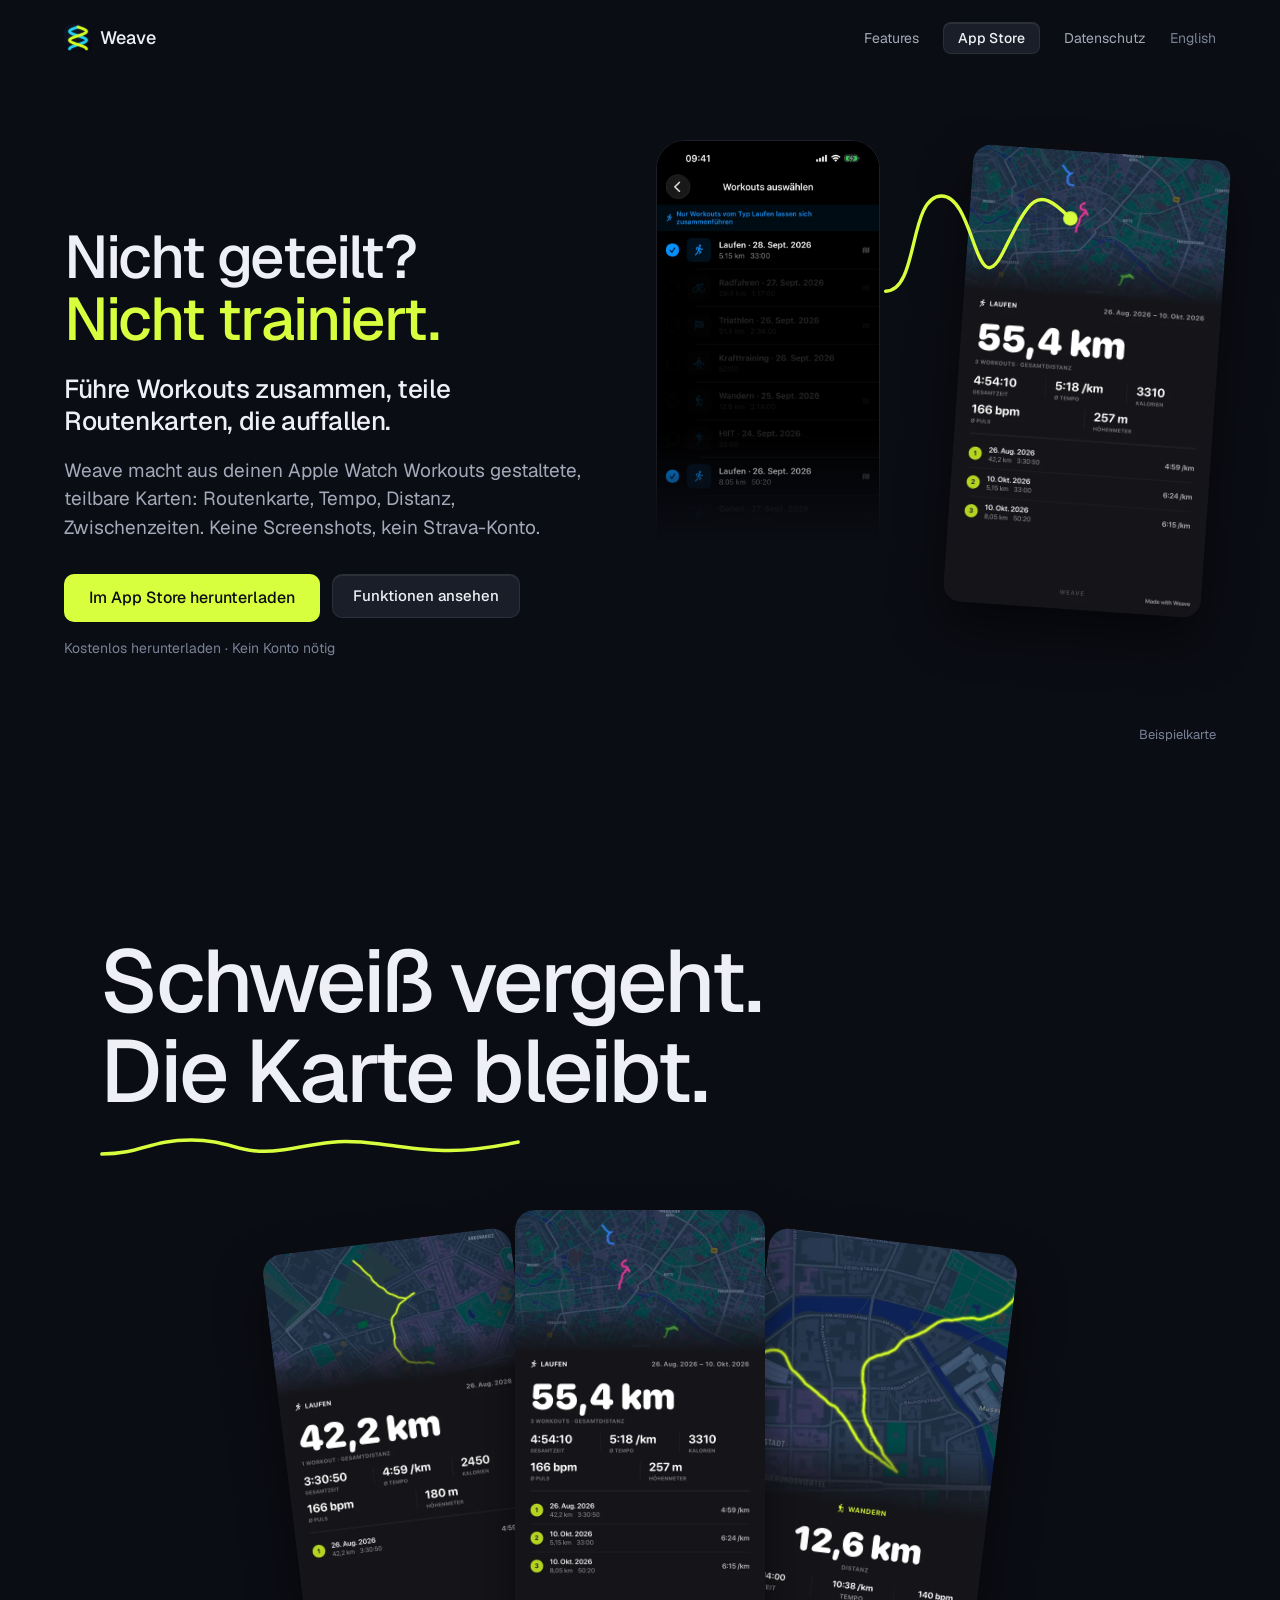
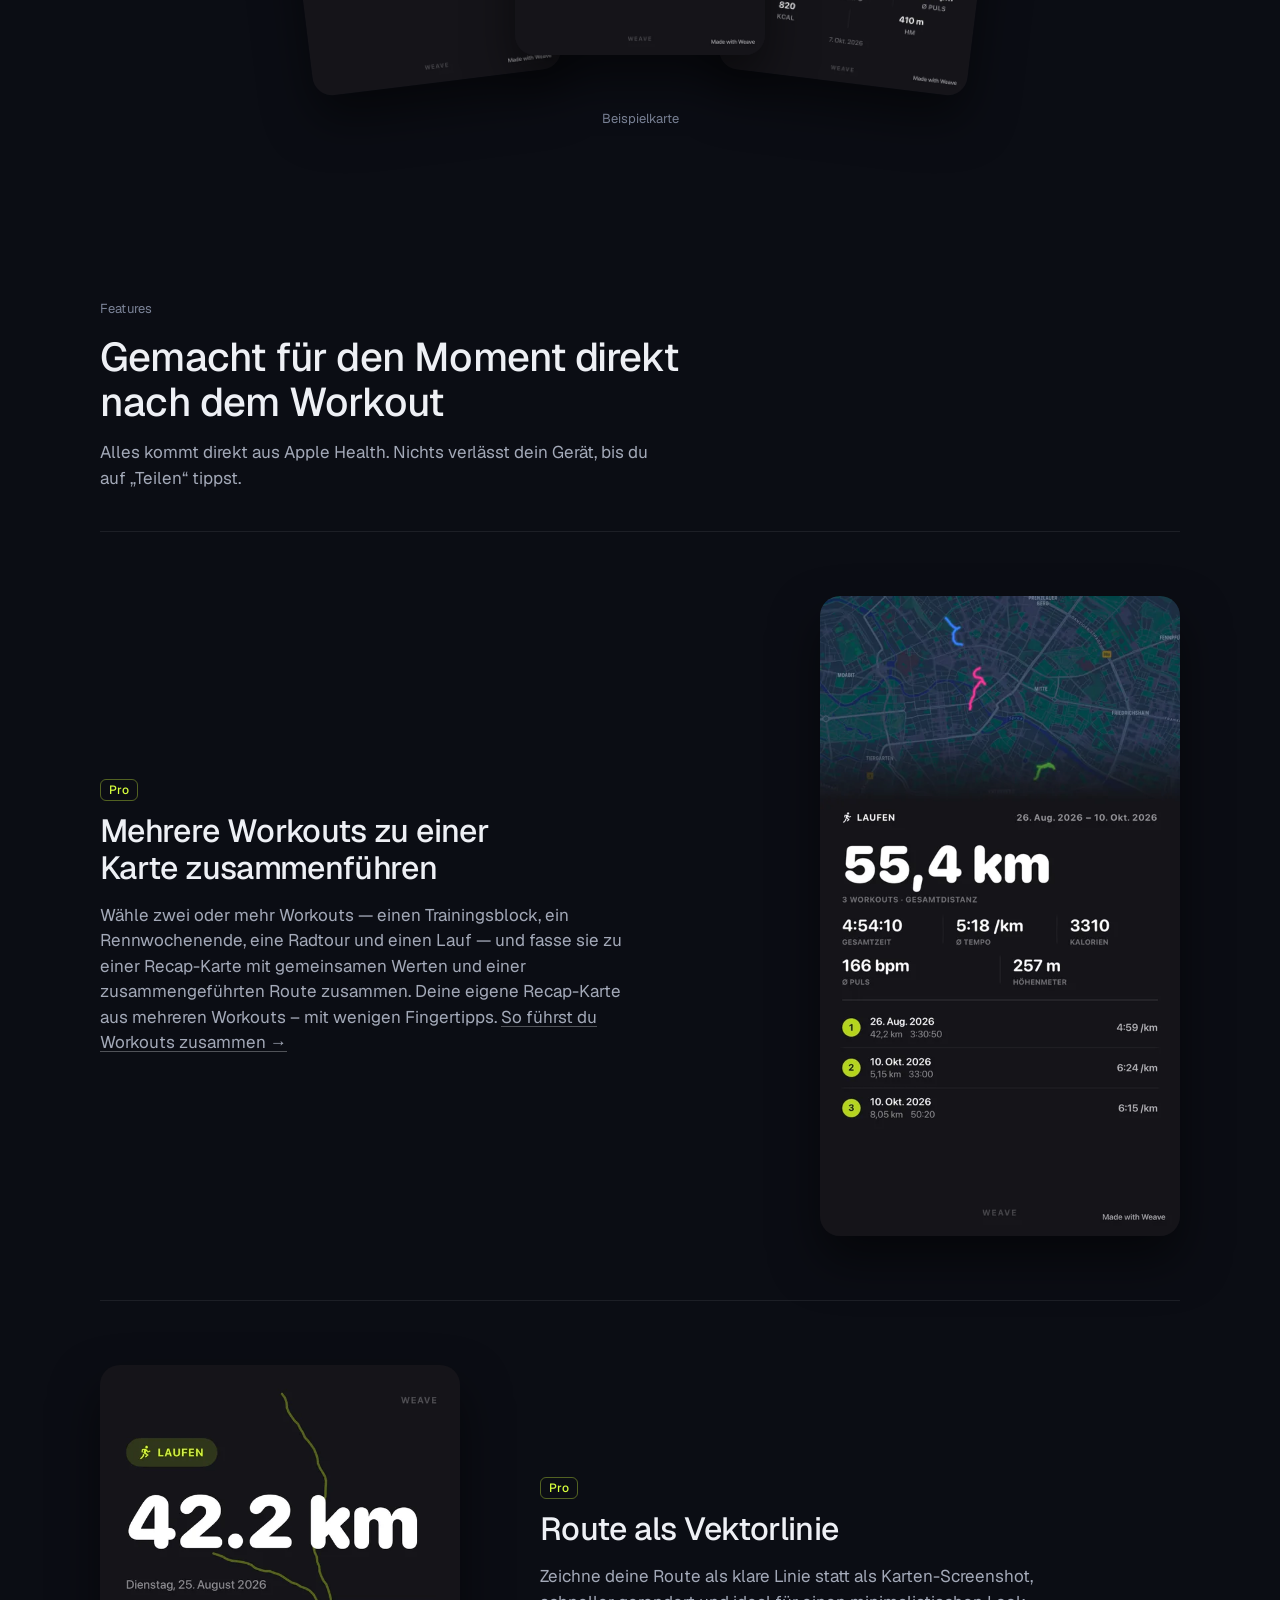
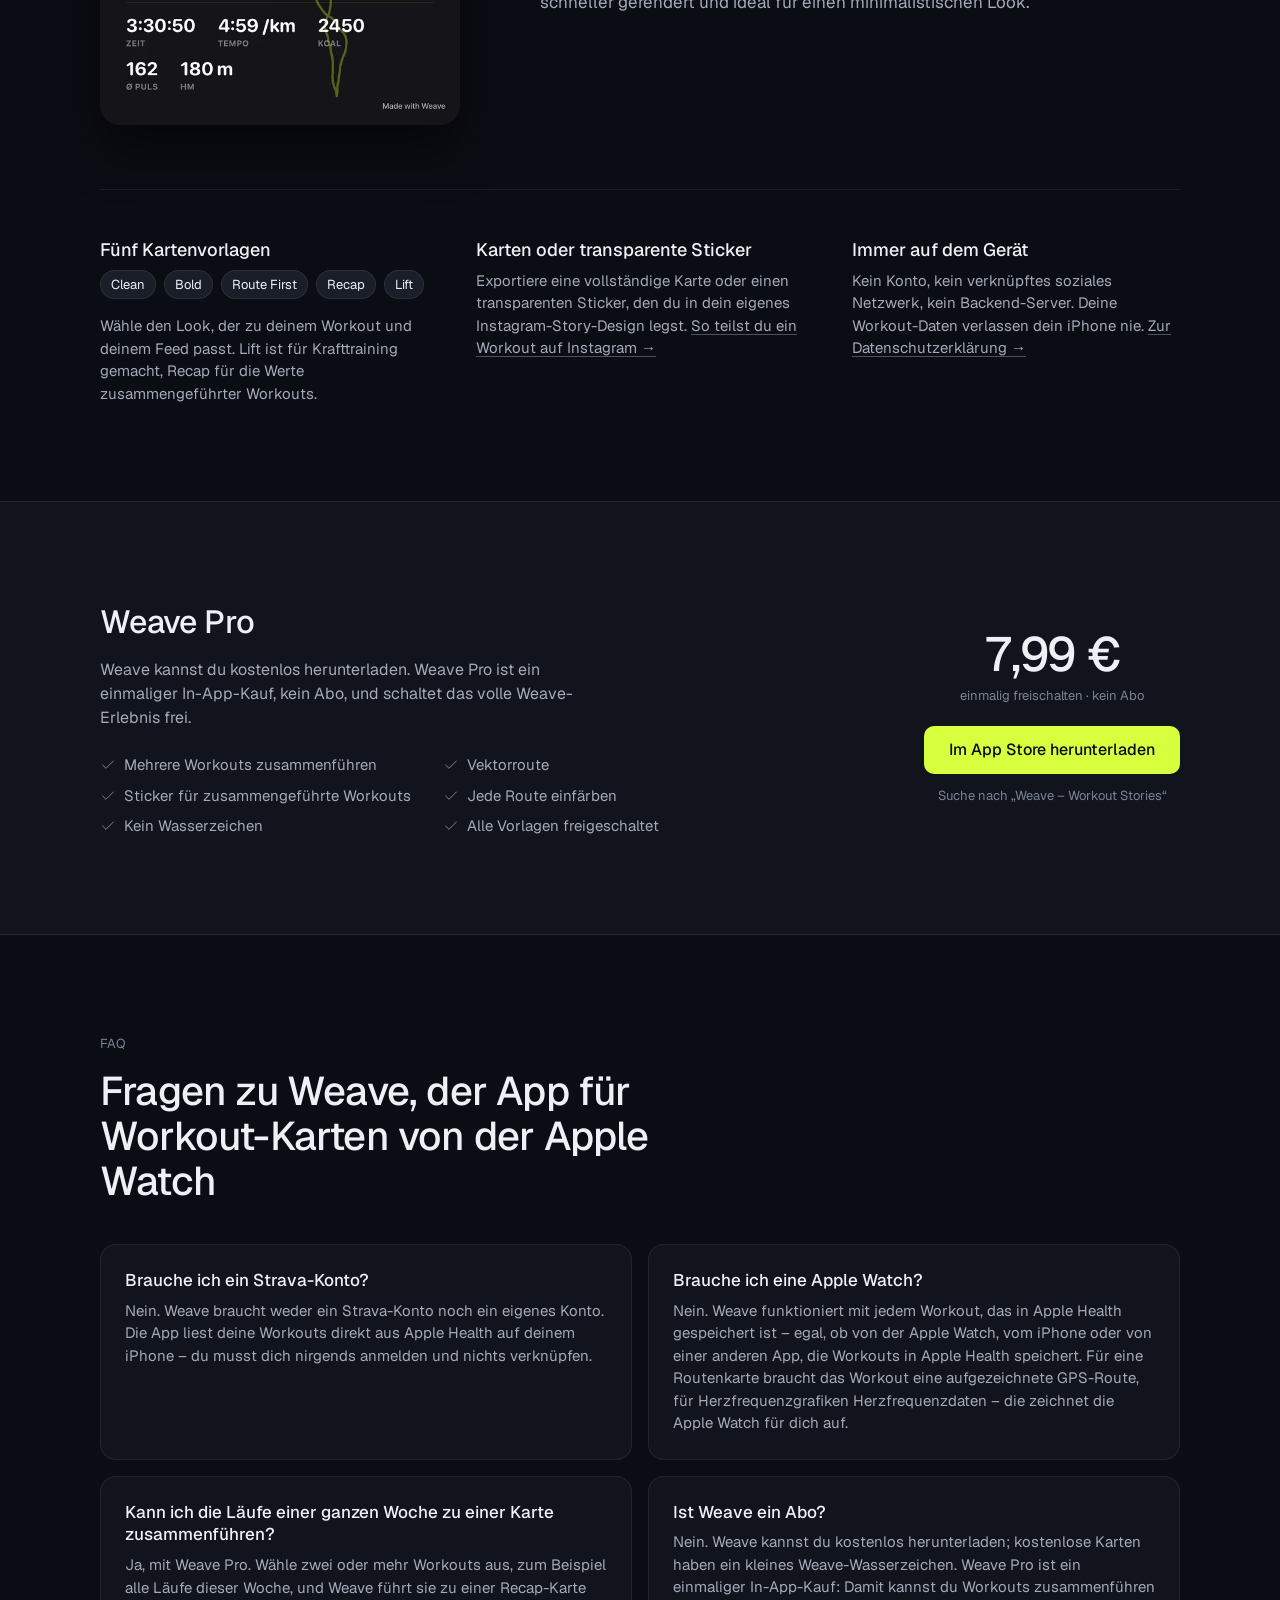
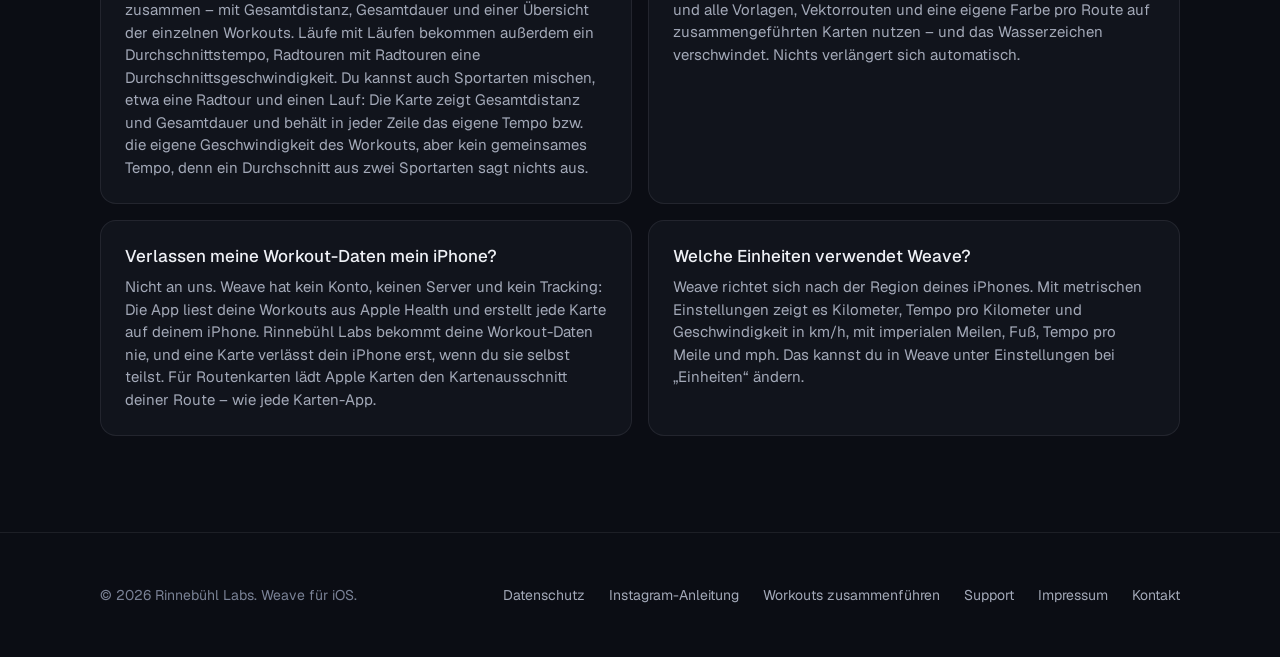
==== commit 3eb0d8e0: "merge: resolve main into content/1.3.0-features Co-Authored-By: Claude Sonnet 5.5 <noreply@anthropic" ====
--- a/de/index.html
+++ b/de/index.html
@@ -12,7 +12,9 @@
   <link rel="alternate" hreflang="x-default" href="https://workoutstories.app/">
   <link rel="icon" href="../assets/favicon-32.png" sizes="32x32">
   <link rel="apple-touch-icon" href="../assets/favicon.png">
+  <link rel="preload" href="../assets/fonts/geist-latin-wght-normal.woff2" as="font" type="font/woff2" crossorigin>
   <link rel="stylesheet" href="../styles.css">
+  <meta name="theme-color" content="#0b0d14">
 
   <meta property="og:type" content="website">
   <meta property="og:url" content="https://workoutstories.app/de/">
@@ -139,75 +141,75 @@
   </nav>
 
   <header class="hero">
-    <picture>
-      <source srcset="../assets/logo.webp" type="image/webp">
-      <img class="hero-logo" src="../assets/logo.png" width="192" height="192" alt="Weave App-Icon">
-    </picture>
-    <h1>Führe <span class="workout-word" data-fit><span class="word-viewport" aria-hidden="true"><span class="word-track"><span data-word="Läufe"></span><span data-word="Radtouren"></span><span data-word="Wanderungen"></span><span data-word="Spaziergänge"></span><span data-word="Läufe"></span></span></span><span class="sr-only">Läufe</span></span> zusammen. <br>Teile <span class="gradient-text">Routenkarten</span>, die auffallen.</h1>
-    <p class="lede">Weave macht aus deinen Apple Watch Workouts gestaltete, Social-Media-taugliche Karten — Routenkarte, Tempo, Distanz, Zwischenzeiten. Keine Screenshots. Kein Strava-Konto.</p>
-    <div class="cta-row">
+    <div class="hero-copy">
+      <h1>Nicht geteilt?<br><span class="accent-text">Nicht trainiert.</span></h1>
+      <p class="hero-sub">Führe Workouts zusammen, teile Routenkarten, die auffallen.</p>
+      <p class="lede">Weave macht aus deinen Apple Watch Workouts gestaltete, teilbare Karten: Routenkarte, Tempo, Distanz, Zwischenzeiten. Keine Screenshots, kein Strava-Konto.</p>
+      <div class="cta-row">
       <a class="btn btn-primary btn-store" href="https://apps.apple.com/de/app/weave-workout-stories/id6798253561"> Im App Store herunterladen</a>
       <a class="btn btn-secondary" href="#features">Funktionen ansehen</a>
     </div>
     <p class="cta-note">Kostenlos herunterladen · Kein Konto nötig</p>
+    </div>
+    <figure class="stage">
+      <div class="stage-phone">
+        <picture>
+          <source srcset="../assets/screenshots/de/screen-1.webp" type="image/webp">
+          <img src="../assets/screenshots/de/screen-1.png" width="600" height="1301" fetchpriority="high" alt="Drei ausgewählte Läufe in Weave, daneben die fertige Recap-Karte">
+        </picture>
+      </div>
+      <svg class="stage-route" viewBox="0 0 100 108" aria-hidden="true">
+        <path class="route-path" pathLength="1" d="M41 27 C47 27 45 10 51 10 S57 30 62 20 S68 8 74 14"/>
+        <circle class="route-dot" cx="74" cy="14" r="1.3"/>
+      </svg>
+      <div class="stage-card">
+        <img fetchpriority="high" src="../assets/cards/de-story-merged.webp" width="540" height="960" alt="Beispielkarte: drei zusammengeführte Läufe, 55,4 km">
+      </div>
+      <figcaption>Beispielkarte</figcaption>
+    </figure>
   </header>
 
-  <div class="shots">
-    <picture>
-      <source srcset="../assets/screenshots/de/screen-2.webp" type="image/webp">
-      <img src="../assets/screenshots/de/screen-2.png" width="600" height="1301" fetchpriority="low" alt="Weave Workout-Liste mit Merge-Tab">
-    </picture>
-    <picture>
-      <source srcset="../assets/screenshots/de/screen-1.webp" type="image/webp">
-      <img src="../assets/screenshots/de/screen-1.png" width="600" height="1301" fetchpriority="low" alt="Weave Merge-Auswahl mit drei ausgewählten Läufen">
-    </picture>
-    <picture>
-      <source srcset="../assets/screenshots/de/screen-3.webp" type="image/webp">
-      <img src="../assets/screenshots/de/screen-3.png" width="600" height="1301" fetchpriority="low" alt="Weave Karteneditor mit den Vorlagen und einer Routenkarte aus drei Läufen">
-    </picture>
-    <picture>
-      <source srcset="../assets/screenshots/de/screen-4.webp" type="image/webp">
-      <img src="../assets/screenshots/de/screen-4.png" width="600" height="1301" fetchpriority="low" alt="Weave Export einer Laufkarte mit der Route als Vektorlinie">
-    </picture>
-  </div>
-
+  <section class="band" id="band">
+    <div class="band-inner">
+      <h2 class="band-line">Schweiß vergeht. Die Karte bleibt.</h2>
+      <svg class="band-route" viewBox="0 0 600 24" preserveAspectRatio="none" aria-hidden="true"><path class="route-path" pathLength="1" d="M2 18 C60 18 70 4 130 4 S200 20 260 14 S330 2 400 8 S500 20 598 6"/></svg>
+    </div>
+    <div class="fan">
+      <figure class="fan-card f1"><img src="../assets/cards/de-story-hero.webp" width="540" height="960" loading="lazy" decoding="async" alt="Beispielkarte: Lauf mit Vektorroute, 42,2 km"></figure>
+      <figure class="fan-card f2"><img src="../assets/cards/de-story-merged.webp" width="540" height="960" loading="lazy" decoding="async" alt="Beispielkarte: drei zusammengeführte Läufe, 55,4 km"></figure>
+      <figure class="fan-card f3"><img src="../assets/cards/de-story-route.webp" width="540" height="960" loading="lazy" decoding="async" alt="Beispielkarte: Wanderung mit Route First, 12,6 km"></figure>
+    </div>
+    <p class="fan-note">Beispielkarte</p>
+  </section>
   <section id="features">
     <div class="section-head">
       <span class="eyebrow">Features</span>
       <h2>Gemacht für den Moment direkt nach dem Workout</h2>
       <p>Alles kommt direkt aus Apple Health. Nichts verlässt dein Gerät, bis du auf „Teilen“ tippst.</p>
     </div>
-    <div class="grid">
-      <div class="card wide">
-        <div class="card-copy">
-          <div class="icon">⌘</div>
-          <h3>Mehrere Workouts zu einer Karte zusammenführen</h3>
+    <div class="feature-list">
+      <article class="feature">
+        <div class="feature-copy">
+          <span class="tag">Pro</span><h3>Mehrere Workouts zu einer Karte zusammenführen</h3>
           <p>Wähle zwei oder mehr Workouts — einen Trainingsblock, ein Rennwochenende, eine Radtour und einen Lauf — und fasse sie zu einer Recap-Karte mit gemeinsamen Werten und einer zusammengeführten Route zusammen. Deine eigene Recap-Karte aus mehreren Workouts – mit wenigen Fingertipps. <a href="merge-workouts.html">So führst du Workouts zusammen →</a></p>
         </div>
-        <picture>
-          <source srcset="../assets/screenshots/de/screen-1.webp" type="image/webp">
-          <img src="../assets/screenshots/de/screen-1.png" width="600" height="1301" loading="lazy" decoding="async" alt="Drei Läufe zum Zusammenführen auswählen">
-        </picture>
-      </div>
-      <div class="card">
-        <div class="icon">▦</div>
-        <h3>Fünf Kartenvorlagen</h3>
-        <p>Clean, Bold, Route First, Recap und Lift — wähle den Look, der zu deinem Workout und deinem Feed passt. Lift ist für Krafttraining gemacht, Recap für die Werte zusammengeführter Workouts.</p>
-      </div>
-      <div class="card">
-        <div class="icon">✂</div>
-        <h3>Karten oder transparente Sticker</h3>
-        <p>Exportiere eine vollständige Karte oder einen transparenten Sticker, den du in dein eigenes Instagram-Story-Design legst. <a href="share-workout-instagram.html">So teilst du ein Workout auf Instagram →</a></p>
-      </div>
-      <div class="card">
-        <div class="icon">〰</div>
-        <h3>Route als Vektorlinie</h3>
-        <p>Zeichne deine Route als klare Linie statt als Karten-Screenshot — schneller gerendert und ideal für einen minimalistischen Look.</p>
-      </div>
-      <div class="card">
-        <div class="icon">🔒</div>
-        <h3>Immer auf dem Gerät</h3>
-        <p>Kein Konto, kein verknüpftes soziales Netzwerk, kein Backend-Server. Deine Workout-Daten verlassen dein iPhone nie. <a href="privacy.html">Zur Datenschutzerklärung →</a></p>
+        <div class="feature-visual"><picture><img src="../assets/cards/de-story-merged.webp" width="540" height="960" loading="lazy" decoding="async" alt="Beispielkarte: drei zusammengeführte Läufe, 55,4 km"></picture></div>
+      </article>
+      <article class="feature reverse">
+        <div class="feature-copy">
+          <span class="tag">Pro</span><h3>Route als Vektorlinie</h3>
+        <p>Zeichne deine Route als klare Linie statt als Karten-Screenshot, schneller gerendert und ideal für einen minimalistischen Look.</p>
+        </div>
+        <div class="feature-visual"><img src="../assets/cards/de-vector.webp" width="600" height="600" loading="lazy" decoding="async" alt="Beispielkarte: Lauf mit Vektorroute, 42,2 km"></div>
+      </article>
+      <div class="feature-more">
+        <div><h3>Fünf Kartenvorlagen</h3>
+        <p class="chips"><span>Clean</span><span>Bold</span><span>Route First</span><span>Recap</span><span>Lift</span></p>
+        <p>Wähle den Look, der zu deinem Workout und deinem Feed passt. Lift ist für Krafttraining gemacht, Recap für die Werte zusammengeführter Workouts.</p></div>
+        <div><h3>Karten oder transparente Sticker</h3>
+        <p>Exportiere eine vollständige Karte oder einen transparenten Sticker, den du in dein eigenes Instagram-Story-Design legst. <a href="share-workout-instagram.html">So teilst du ein Workout auf Instagram →</a></p></div>
+        <div><h3>Immer auf dem Gerät</h3>
+        <p>Kein Konto, kein verknüpftes soziales Netzwerk, kein Backend-Server. Deine Workout-Daten verlassen dein iPhone nie. <a href="privacy.html">Zur Datenschutzerklärung →</a></p></div>
       </div>
     </div>
   </section>
